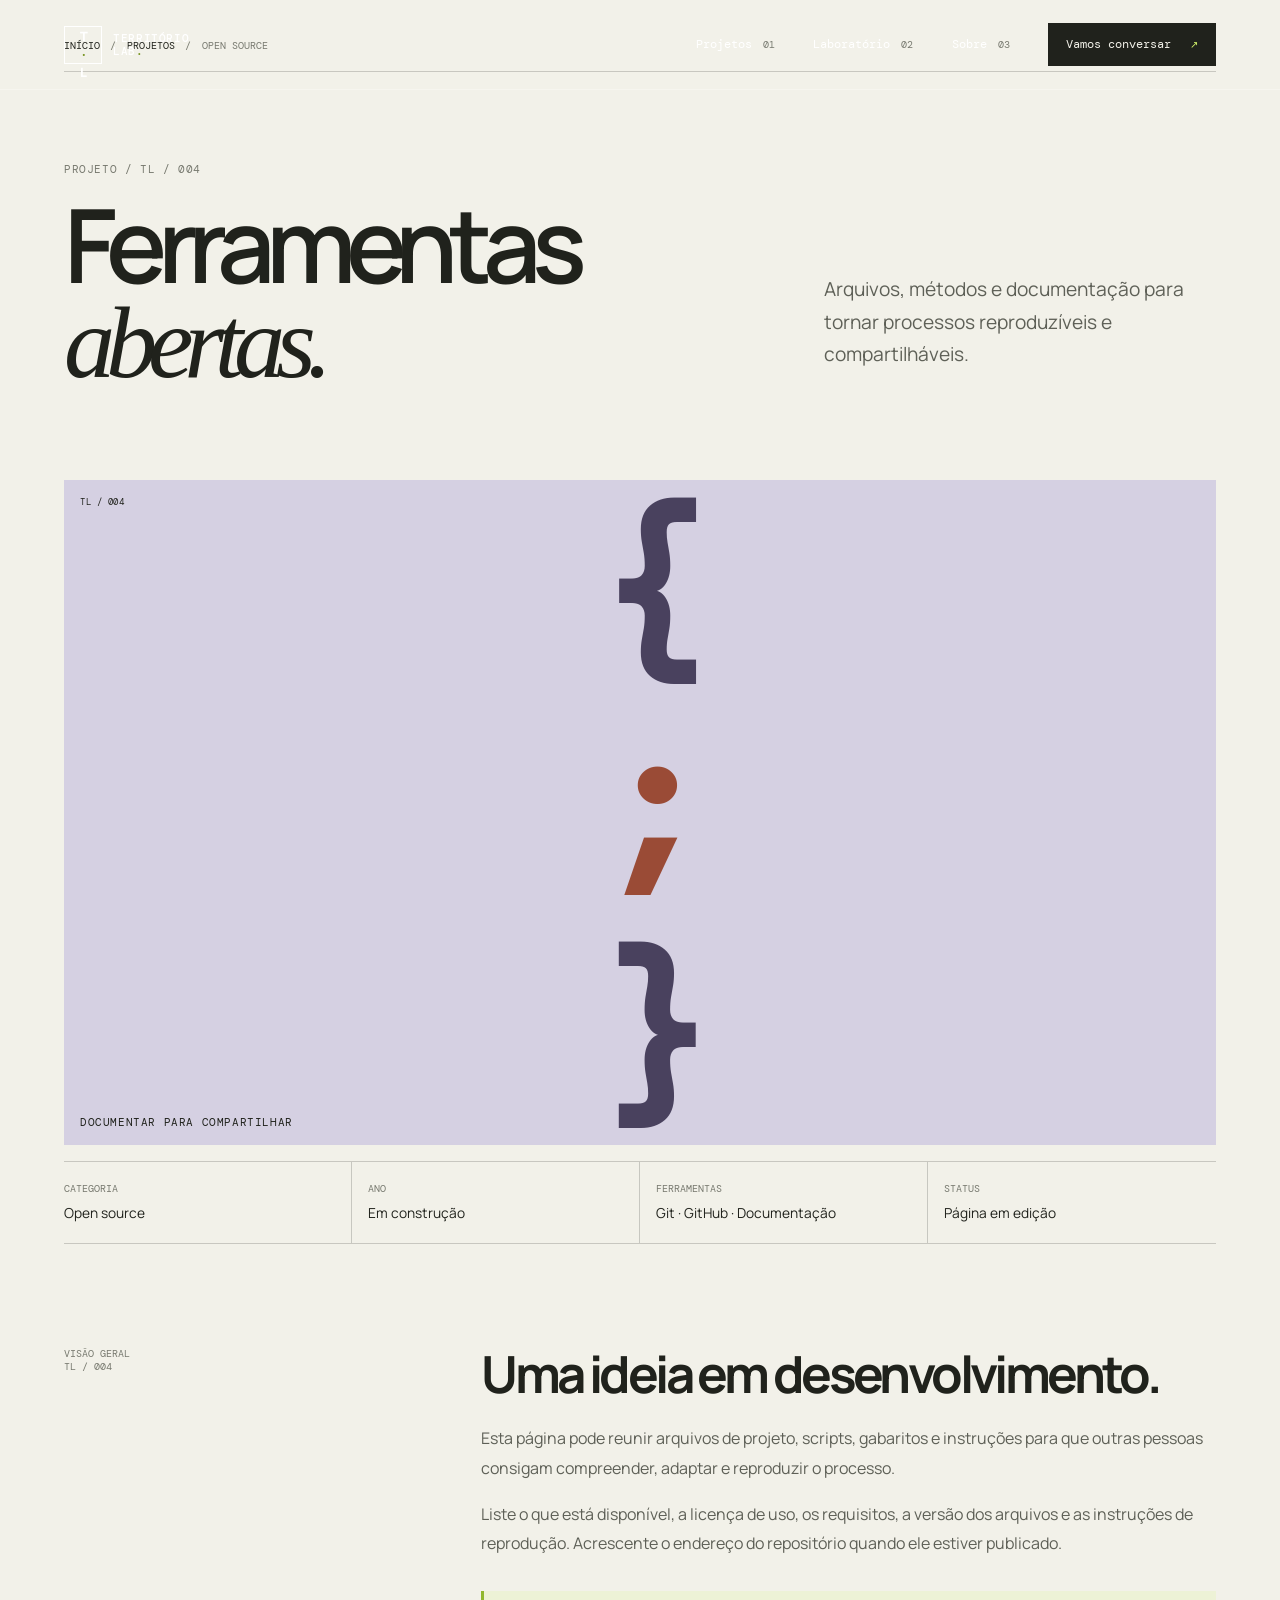
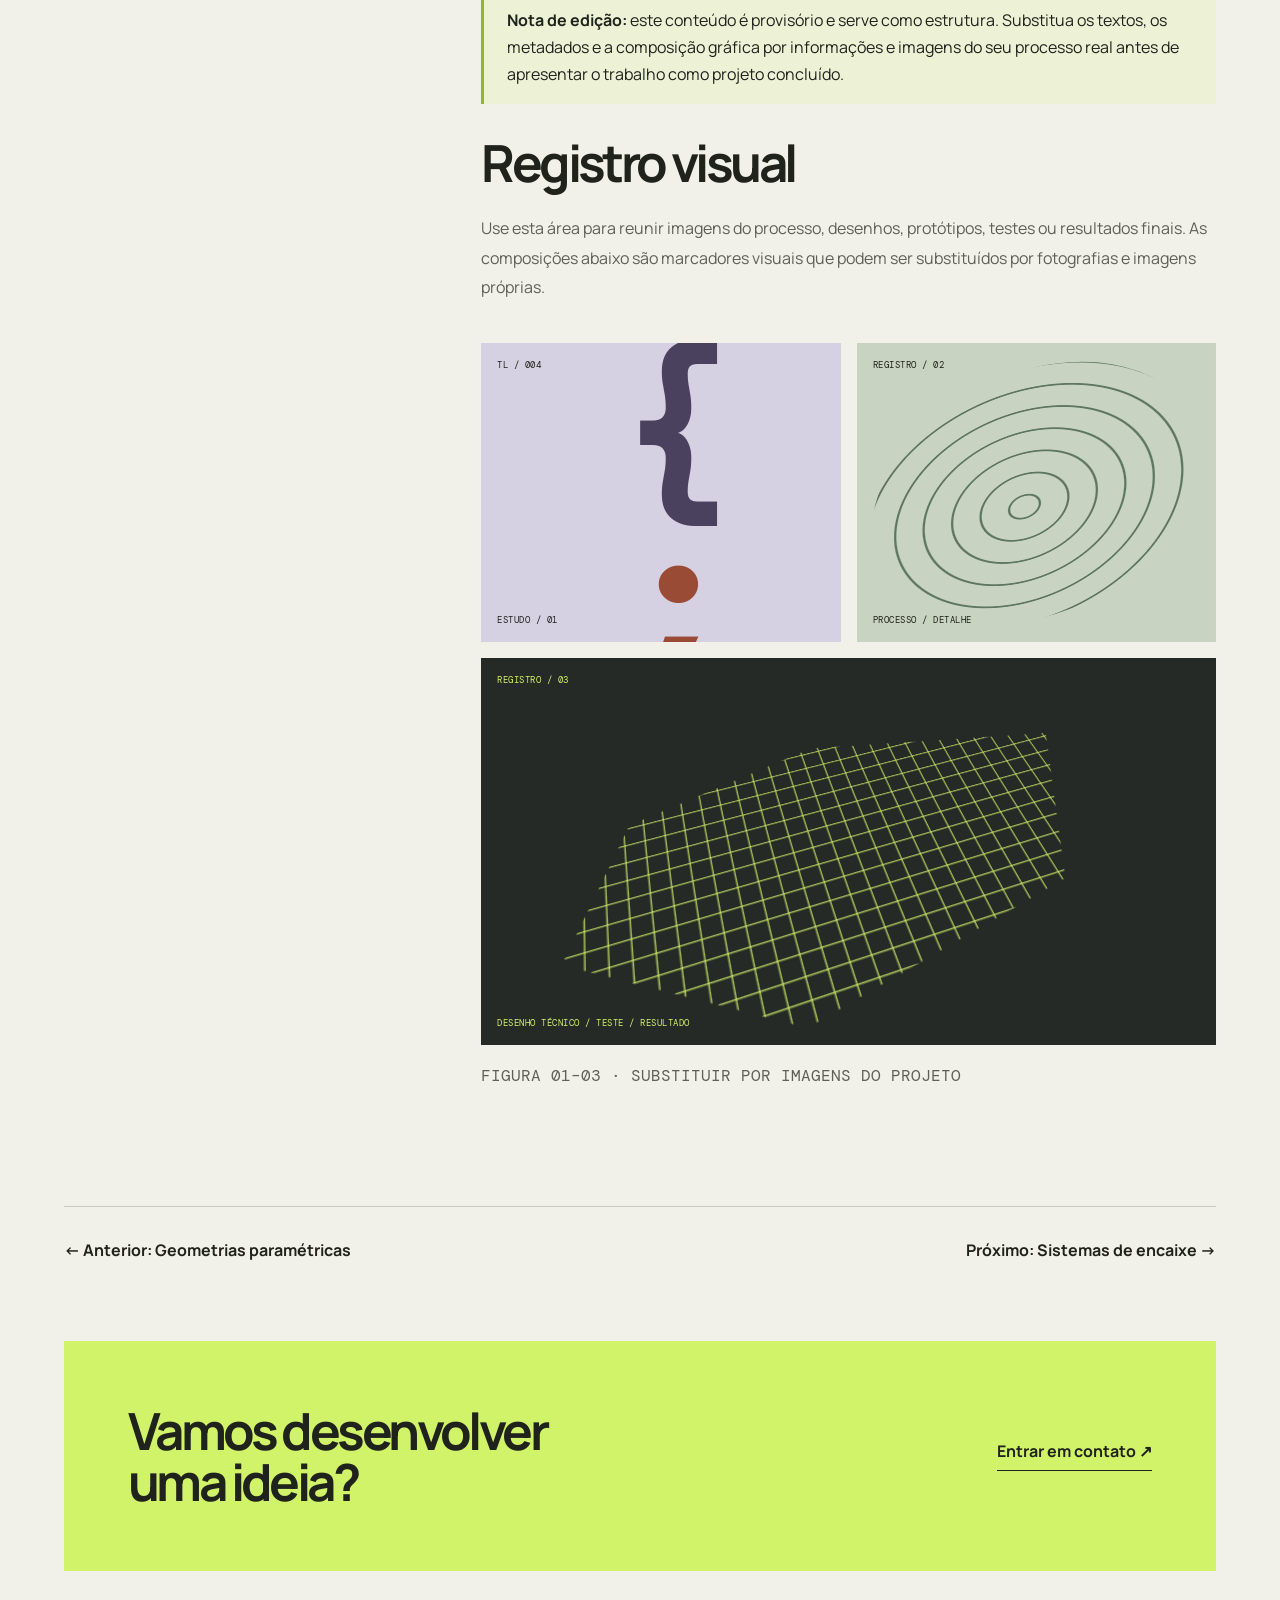
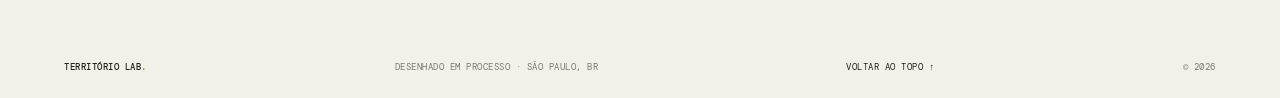
==== projetos/dados-e-territorio.html @ 07c1d5eb "Create dados-e-territorio.html" ====
<!doctype html>
<html lang="pt-BR">
<head>
  <meta charset="utf-8">
  <meta name="viewport" content="width=device-width, initial-scale=1">
  <meta name="description" content="Arquivos, métodos e documentação para tornar processos reproduzíveis e compartilháveis.">
  <meta name="theme-color" content="#171914">
  <title>Ferramentas abertas | Território Lab</title>
  <link rel="stylesheet" href="../style.css">
  <script src="../script.js" defer></script>
</head>
<body>
  <a class="skip-link" href="#conteudo">Pular para o conteúdo</a>
  <header class="site-header">
    <a class="brand" href="../index.html#inicio" aria-label="Território Lab — início"><span class="brand-mark" aria-hidden="true">T<span>·</span>L</span><span class="brand-name">TERRITÓRIO<br>LAB<span class="brand-period">.</span></span></a>
    <button class="menu-toggle" type="button" aria-expanded="false" aria-controls="site-nav"><span class="menu-toggle-lines" aria-hidden="true"></span><span class="sr-only">Abrir menu</span></button>
    <nav class="site-nav" id="site-nav" aria-label="Navegação principal"><a href="../index.html#projetos">Projetos <span>01</span></a><a href="../index.html#laboratorio">Laboratório <span>02</span></a><a href="../index.html#sobre">Sobre <span>03</span></a><a class="nav-contact" href="../index.html#contato">Vamos conversar <span aria-hidden="true">↗</span></a></nav>
  </header>
  <main id="conteudo" class="section-shell detail-hero">
    <nav class="detail-breadcrumb" aria-label="Você está aqui"><a href="../index.html">Início</a><span>/</span><a href="../index.html#projetos">Projetos</a><span>/</span><span>Open source</span></nav>
    <div class="detail-heading"><div><p class="eyebrow">PROJETO / TL / 004</p><h1>Ferramentas <em>abertas.</em></h1></div><p class="detail-summary">Arquivos, métodos e documentação para tornar processos reproduzíveis e compartilháveis.</p></div>
    <div class="detail-visual" role="img" aria-label="Composição gráfica provisória do projeto"><div class="project-art art-open"><span class="art-index">TL / 004</span><div class="open-symbol">{<span>;</span>}</div><span class="art-caption">DOCUMENTAR PARA COMPARTILHAR</span></div></div>
    <dl class="detail-meta"><div><dt>Categoria</dt><dd>Open source</dd></div><div><dt>Ano</dt><dd>Em construção</dd></div><div><dt>Ferramentas</dt><dd>Git · GitHub · Documentação</dd></div><div><dt>Status</dt><dd>Página em edição</dd></div></dl>
    <section class="detail-body"><div class="detail-side">VISÃO GERAL<br>TL / 004</div><div class="detail-copy"><h2>Uma ideia em desenvolvimento.</h2><p>Esta página pode reunir arquivos de projeto, scripts, gabaritos e instruções para que outras pessoas consigam compreender, adaptar e reproduzir o processo.</p><p>Liste o que está disponível, a licença de uso, os requisitos, a versão dos arquivos e as instruções de reprodução. Acrescente o endereço do repositório quando ele estiver publicado.</p><div class="detail-callout"><strong>Nota de edição:</strong> este conteúdo é provisório e serve como estrutura. Substitua os textos, os metadados e a composição gráfica por informações e imagens do seu processo real antes de apresentar o trabalho como projeto concluído.</div><h2>Registro visual</h2><p>Use esta área para reunir imagens do processo, desenhos, protótipos, testes ou resultados finais. As composições abaixo são marcadores visuais que podem ser substituídos por fotografias e imagens próprias.</p><div class="detail-gallery"><div class="project-art art-open"><span class="art-index">TL / 004</span><div class="open-symbol">{<span>;</span>}</div><span class="art-caption">ESTUDO / 01</span></div><div class="project-art art-map"><span class="art-index">REGISTRO / 02</span><div class="map-rings"></div><span class="art-caption">PROCESSO / DETALHE</span></div><div class="project-art art-parametric gallery-wide"><span class="art-index">REGISTRO / 03</span><div class="parametric-grid"></div><span class="art-caption">DESENHO TÉCNICO / TESTE / RESULTADO</span></div></div><p class="detail-caption">Figura 01–03 · substituir por imagens do projeto</p></div></section>
    <div class="detail-next"><a href="geometrias-parametricas.html">← Anterior: Geometrias paramétricas</a><a href="sistemas-de-encaixe.html">Próximo: Sistemas de encaixe →</a></div>
  </main>
  <section class="section-shell"><div class="detail-cta"><h2>Vamos desenvolver<br>uma ideia?</h2><a href="../index.html#contato">Entrar em contato ↗</a></div></section>
  <footer class="site-footer section-shell"><a class="footer-brand" href="../index.html#inicio">TERRITÓRIO LAB<span>.</span></a><span>DESENHADO EM PROCESSO · SÃO PAULO, BR</span><a href="#conteudo">VOLTAR AO TOPO ↑</a><span>© <span id="current-year">2026</span></span></footer>
</body>
</html>
---- style.css ----
@import url('https://fonts.googleapis.com/css2?family=DM+Mono:wght@400;500&family=Manrope:wght@400;500;600;700;800&display=swap');

:root{--ink:#20221c;--paper:#f2f1e9;--paper-deep:#e6e5da;--lime:#d1f36a;--muted:#77796f;--line:rgba(32,34,28,.2);--mono:'DM Mono',monospace;--sans:'Manrope',Arial,sans-serif;--gutter:clamp(1.2rem,5vw,5.5rem);}
*{box-sizing:border-box}html{scroll-behavior:smooth;scroll-padding-top:6rem}body{margin:0;background:var(--paper);color:var(--ink);font-family:var(--sans);-webkit-font-smoothing:antialiased}a{color:inherit;text-decoration:none}button{font:inherit}.section-shell{width:min(100%,1600px);margin-inline:auto;padding-inline:var(--gutter)}.section-block{padding-block:clamp(5rem,10vw,9rem)}.sr-only{position:absolute;width:1px;height:1px;padding:0;margin:-1px;overflow:hidden;clip:rect(0,0,0,0);white-space:nowrap;border:0}.skip-link{position:absolute;top:-5rem;left:1rem;background:var(--lime);padding:.8rem;z-index:100}.skip-link:focus{top:1rem}.eyebrow,.hero-topline,.hero-bottomline,.project-meta,.art-index,.art-caption,.project-filters,.site-footer,.visual-label,.coord,.brand-name,.contact-hint{font-family:var(--mono);font-size:.68rem;letter-spacing:.055em;text-transform:uppercase}.site-header{height:90px;padding-inline:var(--gutter);display:flex;align-items:center;justify-content:space-between;border-bottom:1px solid var(--line);position:relative;z-index:10}.brand{display:flex;align-items:center;gap:.7rem}.brand-mark{width:38px;height:38px;border:1px solid var(--ink);display:grid;place-items:center;font-size:.8rem;font-weight:800;letter-spacing:-.08em}.brand-mark span,.brand-period,.footer-brand span{color:#75921c}.brand-name{font-size:.69rem;line-height:1.15;font-weight:500}.site-nav{display:flex;align-items:center;gap:clamp(1rem,3vw,3rem)}.site-nav>a{font-family:var(--mono);font-size:.72rem}.site-nav>a span{color:var(--muted);font-size:.6rem;margin-left:.25rem}.site-nav .nav-contact{background:var(--ink);color:var(--paper);padding:.9rem 1.1rem}.site-nav .nav-contact span{color:var(--lime);margin-left:.8rem}.menu-toggle{display:none;background:none;border:0}.hero{padding-top:1.25rem}.hero-topline,.hero-bottomline{display:flex;justify-content:space-between;gap:1rem;color:var(--muted);font-size:.61rem}.live-dot:before{content:'';display:inline-block;width:6px;height:6px;border-radius:50%;background:#91b72e;margin:0 .5rem .05rem 0}.hero-grid{display:grid;grid-template-columns:1.05fr .95fr;gap:clamp(2rem,6vw,7rem);align-items:center;padding-block:clamp(3rem,7vw,7rem)}.hero-copy{padding-block:1rem}.hero-copy .eyebrow{margin-bottom:1.6rem}.hero h1{font-size:clamp(4rem,9.3vw,9rem);line-height:.88;letter-spacing:-.095em;font-weight:600;margin:0}.hero h1 span{font-weight:400}.hero h1 em,.section-heading h2 em,.lab-layout h2 em,.about-copy h2 em,.contact-layout h2 em{font-family:Georgia,serif;font-weight:400;letter-spacing:-.075em}.hero-description{font-size:clamp(1rem,1.3vw,1.15rem);line-height:1.7;max-width:470px;margin:2.2rem 0}.text-link{display:inline-flex;align-items:center;gap:2.3rem;border-bottom:1px solid var(--ink);padding-bottom:.65rem;font-size:.85rem;font-weight:700}.text-link span{font-size:1.1rem}.hero-visual{height:clamp(360px,42vw,590px);position:relative;overflow:hidden;background:var(--ink);color:var(--lime);isolation:isolate}.hero-visual:before{content:'';position:absolute;inset:0;background-image:linear-gradient(rgba(209,243,106,.09) 1px,transparent 1px),linear-gradient(90deg,rgba(209,243,106,.09) 1px,transparent 1px);background-size:26px 26px;mask-image:linear-gradient(135deg,black,transparent 90%)}.visual-label{position:absolute;z-index:3;font-size:.57rem}.label-top{top:1.2rem;left:1.2rem}.label-bottom{bottom:1.2rem;left:1.2rem}.contour{position:absolute;width:85%;aspect-ratio:1;border:1px solid var(--lime);border-radius:44% 56% 62% 38% / 45% 35% 65% 55%;left:12%;top:17%;transform:rotate(28deg)}.contour-one{box-shadow:0 0 0 18px rgba(209,243,106,.03),0 0 0 36px rgba(209,243,106,.03)}.contour-two{width:70%;left:20%;top:24%;transform:rotate(65deg);border-radius:53% 47% 34% 66% / 59% 42% 58% 41%}.contour-three{width:53%;left:29%;top:33%;transform:rotate(-15deg);border-radius:60% 40% 53% 47% / 36% 61% 39% 64%}.axis{position:absolute;background:rgba(209,243,106,.45)}.axis-x{height:1px;left:0;right:0;top:53%}.axis-y{width:1px;top:0;bottom:0;left:53%}.coord{position:absolute;font-size:.58rem}.coord-a{top:53.5%;left:1rem}.coord-b{right:1rem;top:1.2rem;writing-mode:vertical-rl}.visual-cross{position:absolute;font-size:1.3rem}.cross-a{top:22%;left:25%}.cross-b{bottom:24%;right:21%}.visual-stamp{position:absolute;right:1.4rem;bottom:1.5rem;border:1px solid var(--lime);width:75px;height:75px;display:flex;align-items:center;justify-content:center;flex-direction:column;font-size:1.3rem;line-height:1;font-weight:700;transform:rotate(-8deg)}.visual-stamp small{font: .48rem var(--mono);margin-top:.4rem}.hero-bottomline{padding-block:1rem;border-top:1px solid var(--line)}.section-heading{display:grid;grid-template-columns:1.2fr .8fr;gap:3rem;align-items:end;margin-bottom:3.5rem}.eyebrow{color:var(--muted);margin:0 0 1.3rem}.section-heading h2,.lab-layout h2,.contact-layout h2{font-size:clamp(2.7rem,5.8vw,5.6rem);letter-spacing:-.08em;line-height:.98;font-weight:600;margin:0}.section-intro{max-width:390px;line-height:1.75;color:#5e6057;margin:0 0 .25rem}.project-filters{display:flex;flex-wrap:wrap;gap:.5rem;margin-bottom:2rem}.filter-button{border:1px solid var(--line);background:transparent;padding:.65rem .9rem;border-radius:99px;font-size:.65rem;cursor:pointer;color:var(--ink)}.filter-button span{color:var(--muted);margin-left:.5rem}.filter-button:hover,.filter-button.is-active{background:var(--ink);color:var(--paper);border-color:var(--ink)}.filter-button.is-active span{color:var(--lime)}.project-grid{display:grid;grid-template-columns:repeat(2,minmax(0,1fr));gap:3.5rem 1.25rem}.project-card{min-width:0}.project-card[hidden]{display:none}.project-link{display:block}.project-art{aspect-ratio:1.35;position:relative;overflow:hidden;background:#d9d9ca}.art-index{position:absolute;left:1rem;top:1rem;z-index:2;font-size:.58rem}.art-caption{position:absolute;bottom:1rem;left:1rem;z-index:2;font-size:.56rem}.art-cnc{background:#d5c7a9}.cnc-shape{position:absolute;border:1px solid #65583e;background:rgba(255,255,255,.12);transform:skewY(-27deg) rotate(14deg)}.shape-a{width:44%;height:42%;left:15%;top:24%;box-shadow:12px 12px 0 rgba(76,63,38,.15),24px 24px 0 rgba(76,63,38,.1)}.shape-b{width:34%;height:27%;left:39%;top:40%;border-width:2px}.shape-c{width:20%;height:18%;left:24%;top:55%;background:var(--lime);border-color:#65583e}.art-map{background:#c8d4c1}.map-rings{position:absolute;inset:10%;border-radius:50%;background:repeating-radial-gradient(ellipse at 45% 53%,transparent 0 12px,rgba(38,67,48,.65) 13px 14px,transparent 15px 25px);transform:rotate(-25deg) scaleX(1.2)}.map-pin{position:absolute;left:52%;top:44%;font-size:2.5rem;color:#b54b2b}.art-parametric{background:#252a26;color:var(--lime)}.parametric-grid{position:absolute;inset:13%;background:repeating-linear-gradient(0deg,transparent 0 18px,rgba(209,243,106,.7) 19px 20px),repeating-linear-gradient(90deg,transparent 0 18px,rgba(209,243,106,.7) 19px 20px);clip-path:polygon(50% 0,100% 22%,85% 82%,35% 100%,0 60%,12% 15%);transform:perspective(400px) rotateX(28deg) rotateZ(-18deg)}.art-open{background:#d5d0e2}.open-symbol{position:absolute;inset:0;display:grid;place-items:center;font:600 clamp(6rem,14vw,12rem)/1 var(--mono);letter-spacing:-.15em;color:#49415e}.open-symbol span{color:#9a4b36}.project-meta{display:flex;justify-content:space-between;gap:1rem;color:var(--muted);font-size:.58rem;margin-top:1.15rem}.project-card h3{font-size:clamp(1.3rem,2vw,1.8rem);letter-spacing:-.05em;margin:.65rem 0 .45rem}.project-card p{color:#696b61;line-height:1.6;font-size:.9rem;max-width:460px;margin:0}.project-link:hover h3{text-decoration:underline;text-decoration-thickness:1px;text-underline-offset:4px}.projects-note{font-size:.75rem;color:var(--muted);line-height:1.6;margin-top:3rem;max-width:600px}.note-marker{color:#7d9e20}.lab-section{background:var(--paper-deep)}.lab-layout{display:grid;grid-template-columns:.8fr 1.2fr;gap:clamp(3rem,10vw,10rem)}.lab-layout h2{font-size:clamp(3.5rem,7vw,7rem)}.lab-lead{font-size:clamp(1.1rem,1.7vw,1.5rem);line-height:1.55;max-width:650px;margin:0 0 3rem}.method-list{border-top:1px solid var(--line)}.method-list>div{display:grid;grid-template-columns:45px .8fr 1.2fr;gap:1rem;align-items:start;padding:1.25rem 0;border-bottom:1px solid var(--line)}.method-list>div>span{font: .68rem var(--mono);color:var(--muted);padding-top:.3rem}.method-list h3{font-size:1rem;margin:0}.method-list p{font-size:.82rem;color:#686a60;line-height:1.6;margin:0}.about{display:grid;grid-template-columns:.65fr 1.35fr;gap:2rem 8vw}.about-index{display:flex;flex-direction:column;justify-content:space-between;align-items:flex-start}.about-symbol{font-size:clamp(4rem,8vw,8rem);font-weight:400;color:#a4b47b;line-height:1}.about-copy h2{font-size:clamp(2.5rem,5.2vw,5rem);line-height:1.02;letter-spacing:-.08em;font-weight:600;margin:0 0 2rem}.about-copy p{font-size:1rem;line-height:1.8;color:#62645a;max-width:670px}.about-tags{grid-column:2;display:flex;flex-wrap:wrap;gap:.55rem;margin-top:1rem}.about-tags span{font: .61rem var(--mono);border:1px solid var(--line);padding:.6rem .7rem}.contact-section{background:var(--lime);padding-block:clamp(4rem,8vw,8rem)}.contact-layout{display:grid;grid-template-columns:1.1fr .9fr;gap:4rem;align-items:end}.contact-layout h2{font-size:clamp(3.5rem,7vw,7rem)}.contact-copy>p{max-width:440px;line-height:1.75}.contact-link{display:flex;justify-content:space-between;align-items:center;border-bottom:1px solid var(--ink);padding:1rem 0;font-weight:700;max-width:440px;margin-top:2rem}.contact-link span{font-size:1.3rem}.contact-hint{font-size:.58rem!important;color:#596638;margin-top:1rem}.site-footer{display:flex;justify-content:space-between;align-items:center;gap:1rem;flex-wrap:wrap;padding-block:1.6rem;font-size:.58rem;color:var(--muted)}.footer-brand{color:var(--ink);font-weight:500}.site-footer>a:last-of-type{color:var(--ink)}
@media(min-width:1200px){.project-grid{gap:4rem 2rem}.project-art{aspect-ratio:1.45}}
@media(max-width:760px){.site-header{height:74px}.menu-toggle{display:block;width:42px;height:42px;position:relative;z-index:12}.menu-toggle-lines,.menu-toggle-lines:before,.menu-toggle-lines:after{display:block;width:22px;height:1px;background:var(--ink);position:absolute;left:10px;content:'';transition:transform .2s}.menu-toggle-lines{top:20px}.menu-toggle-lines:before{left:0;top:-6px}.menu-toggle-lines:after{left:0;top:6px}.menu-toggle[aria-expanded=true] .menu-toggle-lines{background:transparent}.menu-toggle[aria-expanded=true] .menu-toggle-lines:before{top:0;transform:rotate(45deg)}.menu-toggle[aria-expanded=true] .menu-toggle-lines:after{top:0;transform:rotate(-45deg)}.site-nav{display:none;position:absolute;top:73px;left:0;right:0;padding:1.5rem var(--gutter) 2rem;background:var(--paper);border-bottom:1px solid var(--line);align-items:stretch;gap:1.5rem;flex-direction:column}.site-nav.is-open{display:flex}.site-nav>a{font-size:.8rem}.site-nav .nav-contact{text-align:center}.hero-topline span:nth-child(2){display:none}.hero-grid{grid-template-columns:1fr;gap:2.5rem;padding-block:3.5rem}.hero h1{font-size:clamp(4.4rem,17vw,7rem)}.hero-visual{height:min(105vw,470px)}.hero-bottomline span:last-child{display:none}.section-heading{grid-template-columns:1fr;gap:1.4rem;margin-bottom:2.5rem}.section-heading h2{font-size:clamp(2.8rem,11vw,4.7rem)}.project-grid{gap:2.7rem 1rem}.project-art{aspect-ratio:1.05}.art-caption{font-size:.48rem;max-width:80%}.project-meta{font-size:.5rem;flex-wrap:wrap}.project-card h3{font-size:1.2rem}.project-card p{font-size:.82rem}.project-filters{gap:.4rem}.filter-button{font-size:.59rem;padding:.6rem .7rem}.lab-layout{grid-template-columns:1fr;gap:2.5rem}.lab-layout h2{font-size:clamp(4rem,15vw,6rem)}.method-list>div{grid-template-columns:30px 1fr;gap:.7rem}.method-list p{grid-column:2}.about{grid-template-columns:1fr;gap:2rem}.about-index{flex-direction:row;align-items:center}.about-symbol{font-size:3.5rem}.about-copy h2{font-size:clamp(2.8rem,11vw,4.8rem)}.about-tags{grid-column:1}.contact-layout{grid-template-columns:1fr;gap:2rem}.contact-layout h2{font-size:clamp(4rem,14vw,6rem)}.site-footer{display:grid;grid-template-columns:1fr 1fr;line-height:1.7}.site-footer span:nth-child(2){text-align:right}.site-footer>a:last-of-type{text-align:left}}
@media(max-width:430px){.project-grid{grid-template-columns:1fr}.project-art{aspect-ratio:1.25}.hero-topline,.hero-bottomline{font-size:.53rem}.hero h1{font-size:clamp(4rem,18vw,5.5rem)}.brand-mark{width:34px;height:34px}}
@media(prefers-reduced-motion:reduce){html{scroll-behavior:auto}*,*::before,*::after{transition:none!important;animation:none!important}}


/* Páginas internas de projetos e laboratório */
.detail-hero{padding-top:1.25rem}
.detail-breadcrumb{display:flex;gap:.65rem;align-items:center;flex-wrap:wrap;padding:1.2rem 0;border-bottom:1px solid var(--line);font: .65rem var(--mono);text-transform:uppercase;color:var(--muted)}
.detail-breadcrumb a{color:var(--ink)}
.detail-heading{display:grid;grid-template-columns:1fr .55fr;gap:3rem;align-items:end;padding-block:clamp(3rem,7vw,6rem)}
.detail-heading h1{font-size:clamp(3.3rem,8vw,8rem);letter-spacing:-.09em;line-height:.92;font-weight:600;margin:0}
.detail-heading h1 em{font-family:Georgia,serif;font-weight:400}
.detail-summary{font-size:clamp(1rem,1.5vw,1.25rem);line-height:1.7;color:#5e6057;max-width:480px}
.detail-visual{position:relative;min-height:clamp(300px,52vw,680px);overflow:hidden}
.detail-visual .project-art{position:absolute;inset:0;width:100%;height:100%;aspect-ratio:auto}
.detail-visual .art-caption{font-size:.68rem}
.detail-meta{display:grid;grid-template-columns:repeat(4,minmax(0,1fr));border-bottom:1px solid var(--line);border-top:1px solid var(--line);margin-bottom:clamp(4rem,8vw,8rem)}
.detail-meta div{padding:1.2rem 1rem 1.2rem 0;border-right:1px solid var(--line)}
.detail-meta div+div{padding-left:1rem}
.detail-meta div:last-child{border-right:0}
.detail-meta dt{font: .6rem var(--mono);color:var(--muted);text-transform:uppercase;margin-bottom:.55rem}
.detail-meta dd{margin:0;font-size:.86rem;line-height:1.5}
.detail-body{display:grid;grid-template-columns:.6fr 1.4fr;gap:clamp(2rem,8vw,8rem);padding-bottom:clamp(4rem,9vw,9rem)}
.detail-side{font: .65rem var(--mono);text-transform:uppercase;color:var(--muted)}
.detail-copy h2{font-size:clamp(2rem,4vw,3.5rem);letter-spacing:-.07em;line-height:1.05;margin:0 0 1.5rem}
.detail-copy p{font-size:1rem;line-height:1.85;color:#5e6057;max-width:760px}
.detail-callout{border-left:3px solid #91b72e;padding:1rem 1.4rem;margin:2rem 0;background:rgba(209,243,106,.15);line-height:1.7}
.detail-gallery{display:grid;grid-template-columns:1fr 1fr;gap:1rem;margin:2.5rem 0 1rem}
.detail-gallery .project-art{aspect-ratio:1.2}
.detail-gallery .gallery-wide{grid-column:1/-1;aspect-ratio:1.9}
.detail-caption{font: .6rem var(--mono);text-transform:uppercase;color:var(--muted);margin:.65rem 0 0}
.detail-next{display:flex;justify-content:space-between;align-items:center;gap:1rem;border-top:1px solid var(--line);padding-block:2rem;margin-bottom:3rem}
.detail-next a{font-weight:700}
.detail-next a:hover{text-decoration:underline;text-underline-offset:5px}
.detail-cta{background:var(--lime);padding:clamp(2rem,5vw,4rem);display:flex;justify-content:space-between;align-items:center;gap:2rem;margin-bottom:4rem}
.detail-cta h2{font-size:clamp(2rem,4vw,3.5rem);letter-spacing:-.07em;line-height:1;margin:0}
.detail-cta a{font-weight:700;border-bottom:1px solid;padding-bottom:.5rem;white-space:nowrap}
.method-list>a{display:grid;grid-template-columns:45px .8fr 1.2fr;gap:1rem;align-items:start;padding:1.25rem 0;border-bottom:1px solid var(--line)}
.method-list>a>span{font: .68rem var(--mono);color:var(--muted);padding-top:.3rem}
.method-list>a h3{font-size:1rem;margin:0}
.method-list>a p{font-size:.82rem;color:#686a60;line-height:1.6;margin:0}
.method-list>a b{display:inline-block;color:var(--ink);font: .6rem var(--mono);text-transform:uppercase;margin-top:.7rem}
.method-list>a:hover h3{text-decoration:underline;text-underline-offset:4px}
@media(max-width:760px){.detail-heading{grid-template-columns:1fr;gap:1.2rem;padding-block:3rem}.detail-heading h1{font-size:clamp(3.5rem,15vw,6rem)}.detail-visual{min-height:95vw}.detail-meta{grid-template-columns:1fr 1fr}.detail-meta div{padding:1rem .5rem 1rem 0;border-bottom:1px solid var(--line)}.detail-meta div+div{padding-left:.7rem}.detail-meta div:nth-child(2){border-right:0}.detail-meta div:nth-child(3),.detail-meta div:nth-child(4){border-bottom:0}.detail-body{grid-template-columns:1fr;gap:1.2rem}.detail-gallery{gap:.6rem}.detail-gallery .project-art{aspect-ratio:1}.detail-gallery .gallery-wide{aspect-ratio:1.2}.detail-cta{align-items:flex-start;flex-direction:column}.method-list>a{grid-template-columns:30px 1fr;gap:.7rem}.method-list>a p{grid-column:2}}

.site-header{position:absolute;top:0;left:0;right:0;color:#fff;border-bottom-color:rgba(255,255,255,.25)}
.brand-mark{border-color:currentColor}
.hero{width:100%;max-width:none;margin:0;padding:calc(90px + 1.25rem) 0 1.25rem;min-height:100vh;min-height:100svh;display:flex;flex-direction:column;justify-content:space-between;color:#fff;background-image:linear-gradient(90deg,rgba(20,22,18,.78) 0%,rgba(20,22,18,.56) 42%,rgba(20,22,18,.12) 100%),url("imagens/render-jadim-paulistano-1.png");background-size:cover;background-position:center}
.hero-topline,.hero-bottomline{padding-inline:var(--gutter);color:rgba(255,255,255,.78)}
.hero-grid{grid-template-columns:minmax(0,1fr);flex:1;align-items:center;padding:clamp(4rem,8vw,8rem) var(--gutter)}
.hero h1{font-size:clamp(2.5rem,5vw,5rem)}
.hero-copy{max-width:760px}
.hero-copy .eyebrow{color:rgba(255,255,255,.78)}
.hero-bottomline{border-top-color:rgba(255,255,255,.35)}
@media(max-width:760px){.site-header{height:74px}.menu-toggle-lines,.menu-toggle-lines:before,.menu-toggle-lines:after{background:#fff}.site-nav{color:var(--ink)}.hero{margin-top:-74px;padding-top:calc(74px + 1.25rem);background-image:linear-gradient(0deg,rgba(20,22,18,.78) 0%,rgba(20,22,18,.45) 70%,rgba(20,22,18,.25) 100%),url("imagens/render-jadim-paulistano-1.png")}.hero-grid{padding-block:3.5rem}}
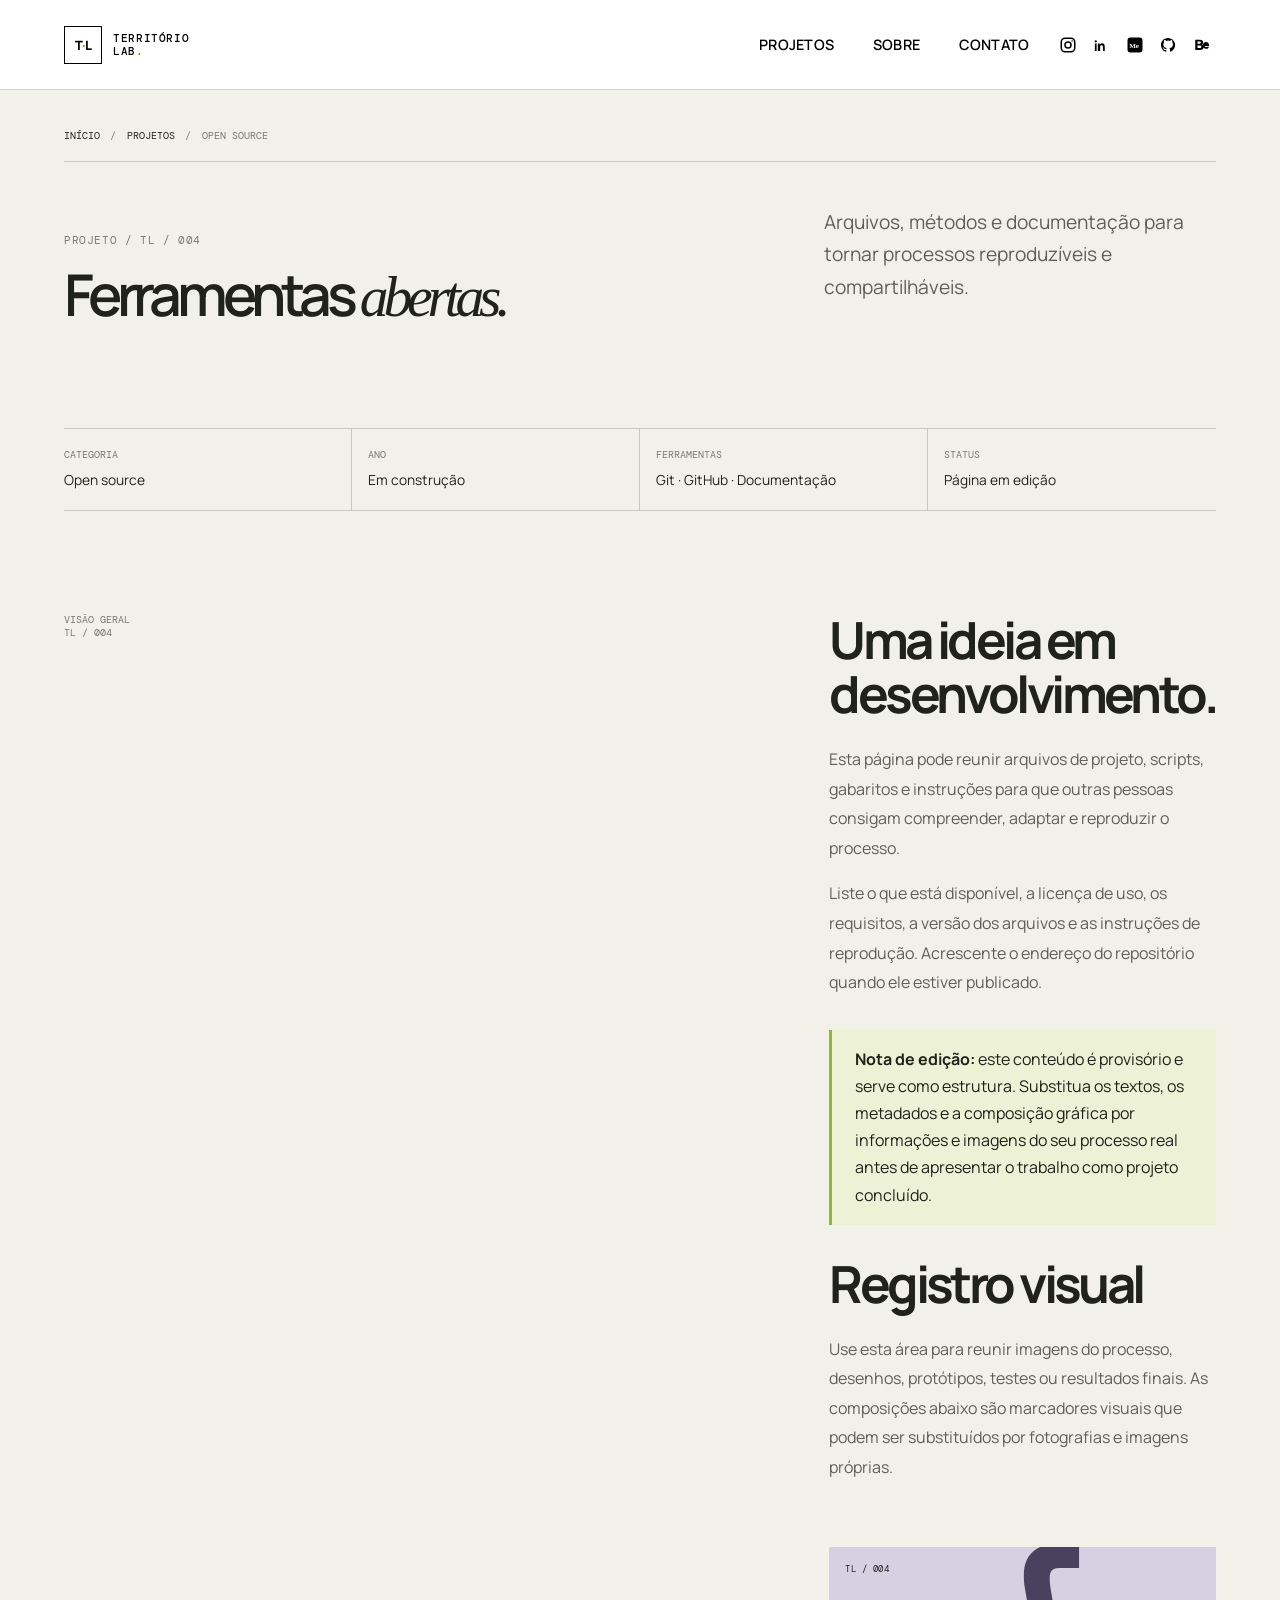
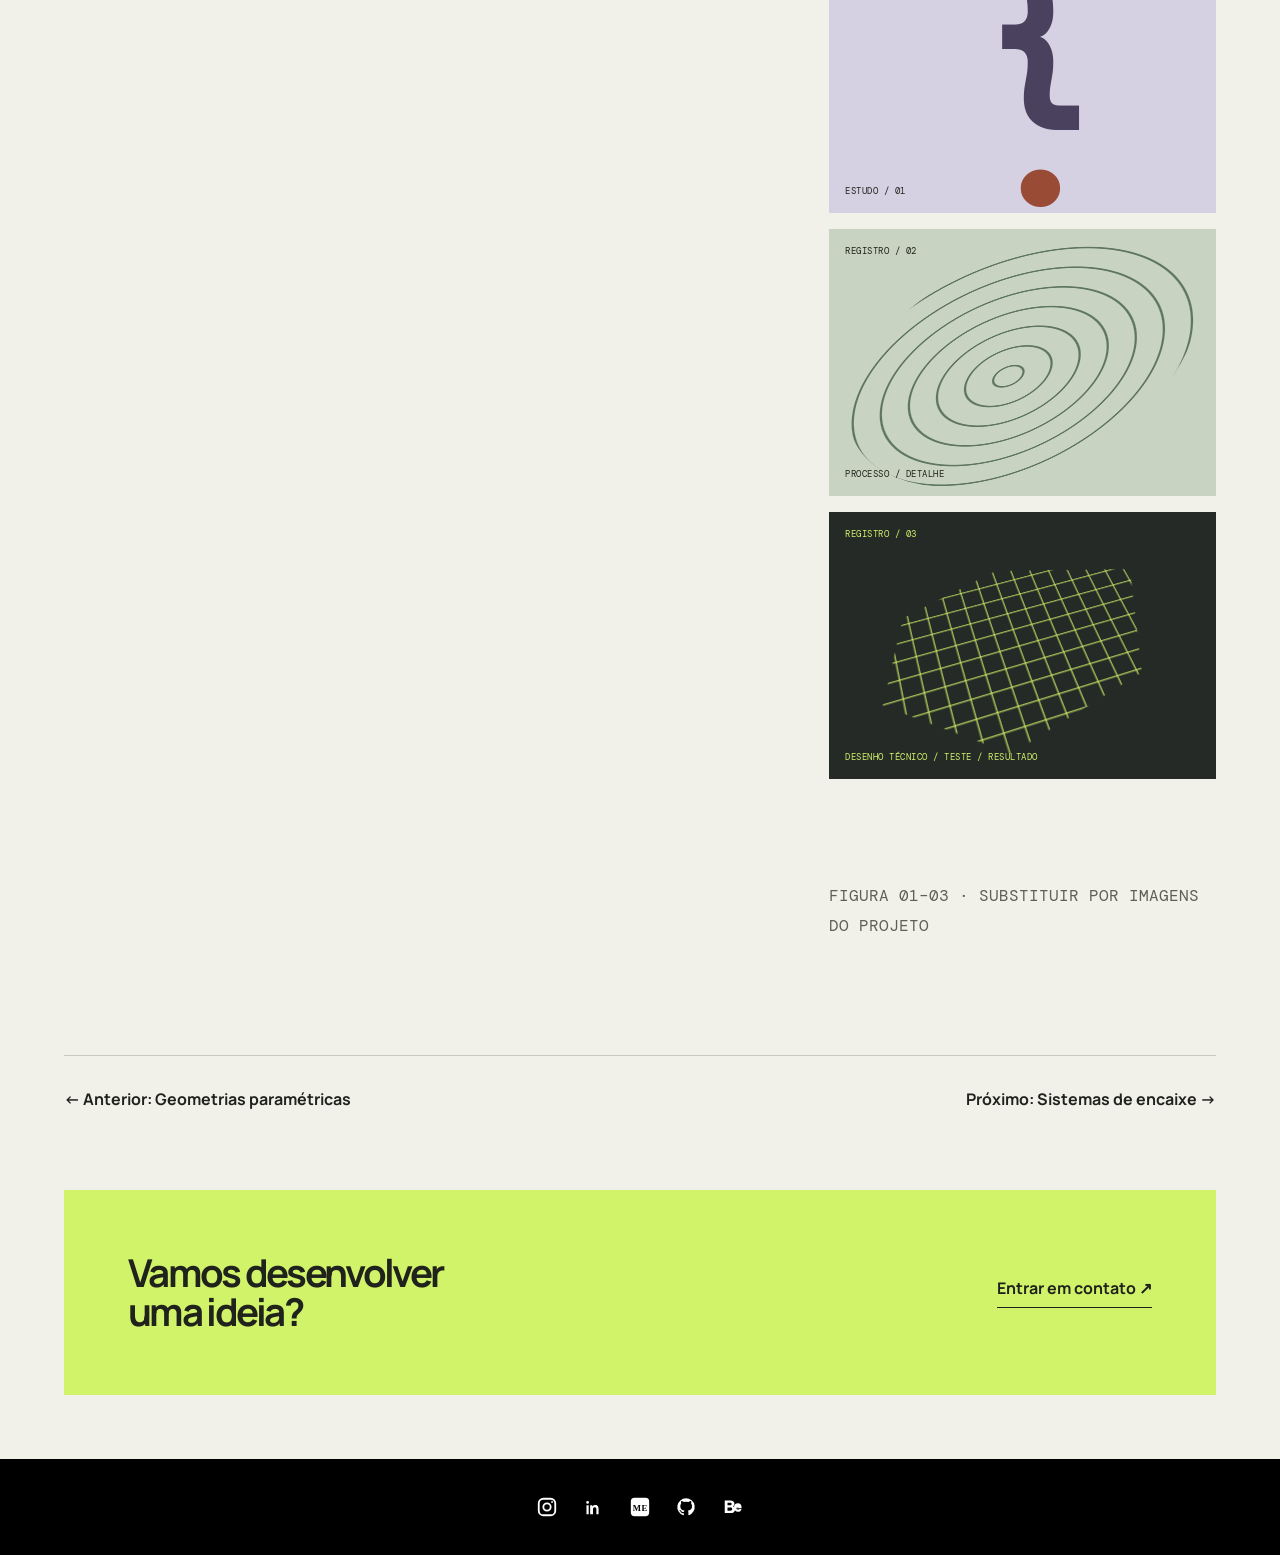
==== commit 1352e2d1: "Simplify homepage and unify header/footer across pages Homepage redesigned after mappinglab.me: whit" ====
--- a/projetos/dados-e-territorio.html
+++ b/projetos/dados-e-territorio.html
@@ -13,8 +13,25 @@
   <a class="skip-link" href="#conteudo">Pular para o conteúdo</a>
   <header class="site-header">
     <a class="brand" href="../index.html#inicio" aria-label="Território Lab — início"><span class="brand-mark" aria-hidden="true">T<span>·</span>L</span><span class="brand-name">TERRITÓRIO<br>LAB<span class="brand-period">.</span></span></a>
-    <button class="menu-toggle" type="button" aria-expanded="false" aria-controls="site-nav"><span class="menu-toggle-lines" aria-hidden="true"></span><span class="sr-only">Abrir menu</span></button>
-    <nav class="site-nav" id="site-nav" aria-label="Navegação principal"><a href="../index.html#projetos">Projetos <span>01</span></a><a href="../index.html#laboratorio">Laboratório <span>02</span></a><a href="../index.html#sobre">Sobre <span>03</span></a><a class="nav-contact" href="../index.html#contato">Vamos conversar <span aria-hidden="true">↗</span></a></nav>
+    <button class="menu-toggle" type="button" aria-expanded="false" aria-controls="site-nav"><span class="menu-toggle-lines" aria-hidden="true"></span><span class="sr-only">abrir menu</span></button>
+    <nav class="site-nav" id="site-nav" aria-label="Navegação principal"><a href="../index.html#projetos">projetos</a><a href="../index.html#sobre">sobre</a><a href="../index.html#contato">contato</a></nav>
+    <nav class="social-links header-social" aria-label="Redes sociais">
+      <a href="https://www.instagram.com/territoriolab.io/" target="_blank" rel="noopener noreferrer" aria-label="Instagram">
+        <svg viewBox="0 0 24 24" aria-hidden="true"><rect x="3" y="3" width="18" height="18" rx="5" fill="none" stroke="currentColor" stroke-width="2"/><circle cx="12" cy="12" r="4" fill="none" stroke="currentColor" stroke-width="2"/><circle cx="17.5" cy="6.5" r="1" fill="currentColor"/></svg>
+      </a>
+      <a href="https://www.linkedin.com/in/alineyuritm/" target="_blank" rel="noopener noreferrer" aria-label="LinkedIn">
+        <svg viewBox="0 0 24 24" aria-hidden="true"><path d="M5 8.5A1.5 1.5 0 1 0 5 5.5a1.5 1.5 0 0 0 0 3ZM3.8 10h2.4v10H3.8V10Zm4 0h2.3v1.4h.1c.3-.6 1.2-1.7 3-1.7 3.2 0 3.8 2.1 3.8 4.8V20h-2.4v-4.9c0-1.2 0-2.8-1.7-2.8s-2 1.3-2 2.7V20H7.8V10Z" fill="currentColor"/></svg>
+      </a>
+      <a href="https://alineyuritm.medium.com/" target="_blank" rel="noopener noreferrer" aria-label="Medium">
+        <svg viewBox="0 0 24 24" aria-hidden="true"><mask id="medium-cutout-header"><rect width="24" height="24" fill="#fff"/><text x="4.2" y="16.2" fill="#000" font-family="Georgia, serif" font-size="9.5" font-weight="700">Me</text></mask><rect x="2" y="2" width="20" height="20" rx="4" fill="currentColor" mask="url(#medium-cutout-header)"/></svg>
+      </a>
+      <a href="https://github.com/territorio-lab" target="_blank" rel="noopener noreferrer" aria-label="GitHub">
+        <svg viewBox="0 0 24 24" aria-hidden="true"><path d="M12 2.5a9.5 9.5 0 0 0-3 18.5c.5.1.7-.2.7-.5v-1.8c-2.8.6-3.4-1.2-3.4-1.2-.5-1.2-1.1-1.5-1.1-1.5-.9-.6.1-.6.1-.6 1 0 1.5 1 1.5 1 .9 1.5 2.4 1.1 3 .8.1-.7.4-1.1.7-1.3-2.3-.3-4.7-1.1-4.7-5a3.9 3.9 0 0 1 1-2.7c-.1-.3-.4-1.3.1-2.7 0 0 .8-.3 2.8 1a9.5 9.5 0 0 1 5 0c1.9-1.3 2.8-1 2.8-1 .5 1.4.2 2.4.1 2.7a3.9 3.9 0 0 1 1 2.7c0 3.9-2.4 4.7-4.7 5 .4.3.7.9.7 1.8v2.7c0 .3.2.6.7.5A9.5 9.5 0 0 0 12 2.5Z" fill="currentColor"/></svg>
+      </a>
+      <a href="https://www.behance.net/alineyuri" target="_blank" rel="noopener noreferrer" aria-label="Behance">
+        <svg viewBox="0 0 24 24" aria-hidden="true"><path d="M3 5h6.2c2.8 0 4.4 1.4 4.4 3.5 0 1.3-.7 2.3-1.8 2.8 1.5.5 2.4 1.6 2.4 3.3 0 2.4-1.8 4-4.9 4H3V5Zm3 2.4v2.8h2.7c1.2 0 1.8-.5 1.8-1.4s-.6-1.4-1.8-1.4H6Zm0 5.1v3.5h3c1.4 0 2.1-.6 2.1-1.8s-.7-1.7-2.1-1.7H6Zm9.2 2.1h5.8c-.2 1.6-1.5 2.5-3.5 2.5-2.7 0-4.5-1.7-4.5-4.3s1.8-4.3 4.4-4.3c2.5 0 4 1.7 4 4.4v.5h-5.8c.1 1 .6 1.5 1.9 1.5.8 0 1.3-.2 1.6-.7h2.2c-.4 1.5-1.8 2.4-3.9 2.4-2.7 0-4.3-1.6-4.3-4.3 0-2.6 1.7-4.3 4.3-4.3 2.4 0 3.9 1.5 3.9 4.1v.4h-5.8c0 .1 0 .2.1.3h.1Zm0-1.8h3.4c-.1-.8-.6-1.2-1.6-1.2-1 0-1.6.4-1.8 1.2Z" fill="currentColor"/></svg>
+      </a>
+    </nav>
   </header>
   <main id="conteudo" class="section-shell detail-hero">
     <nav class="detail-breadcrumb" aria-label="Você está aqui"><a href="../index.html">Início</a><span>/</span><a href="../index.html#projetos">Projetos</a><span>/</span><span>Open source</span></nav>
@@ -25,6 +42,24 @@
     <div class="detail-next"><a href="geometrias-parametricas.html">← Anterior: Geometrias paramétricas</a><a href="sistemas-de-encaixe.html">Próximo: Sistemas de encaixe →</a></div>
   </main>
   <section class="section-shell"><div class="detail-cta"><h2>Vamos desenvolver<br>uma ideia?</h2><a href="../index.html#contato">Entrar em contato ↗</a></div></section>
-  <footer class="site-footer section-shell"><a class="footer-brand" href="../index.html#inicio">TERRITÓRIO LAB<span>.</span></a><span>DESENHADO EM PROCESSO · SÃO PAULO, BR</span><a href="#conteudo">VOLTAR AO TOPO ↑</a><span>© <span id="current-year">2026</span></span></footer>
+  <footer class="site-footer">
+    <nav class="social-links footer-social" aria-label="Redes sociais">
+      <a href="https://www.instagram.com/territoriolab.io/" target="_blank" rel="noopener noreferrer" aria-label="Instagram">
+        <svg viewBox="0 0 24 24" aria-hidden="true"><rect x="3" y="3" width="18" height="18" rx="5" fill="none" stroke="currentColor" stroke-width="2"/><circle cx="12" cy="12" r="4" fill="none" stroke="currentColor" stroke-width="2"/><circle cx="17.5" cy="6.5" r="1" fill="currentColor"/></svg>
+      </a>
+      <a href="https://www.linkedin.com/in/alineyuritm/" target="_blank" rel="noopener noreferrer" aria-label="LinkedIn">
+        <svg viewBox="0 0 24 24" aria-hidden="true"><path d="M5 8.5A1.5 1.5 0 1 0 5 5.5a1.5 1.5 0 0 0 0 3ZM3.8 10h2.4v10H3.8V10Zm4 0h2.3v1.4h.1c.3-.6 1.2-1.7 3-1.7 3.2 0 3.8 2.1 3.8 4.8V20h-2.4v-4.9c0-1.2 0-2.8-1.7-2.8s-2 1.3-2 2.7V20H7.8V10Z" fill="currentColor"/></svg>
+      </a>
+      <a href="https://alineyuritm.medium.com/" target="_blank" rel="noopener noreferrer" aria-label="Medium">
+        <svg viewBox="0 0 24 24" aria-hidden="true"><mask id="medium-cutout-footer"><rect width="24" height="24" fill="#fff"/><text x="4.2" y="16.2" fill="#000" font-family="Georgia, serif" font-size="9.5" font-weight="700">Me</text></mask><rect x="2" y="2" width="20" height="20" rx="4" fill="currentColor" mask="url(#medium-cutout-footer)"/></svg>
+      </a>
+      <a href="https://github.com/territorio-lab" target="_blank" rel="noopener noreferrer" aria-label="GitHub">
+        <svg viewBox="0 0 24 24" aria-hidden="true"><path d="M12 2.5a9.5 9.5 0 0 0-3 18.5c.5.1.7-.2.7-.5v-1.8c-2.8.6-3.4-1.2-3.4-1.2-.5-1.2-1.1-1.5-1.1-1.5-.9-.6.1-.6.1-.6 1 0 1.5 1 1.5 1 .9 1.5 2.4 1.1 3 .8.1-.7.4-1.1.7-1.3-2.3-.3-4.7-1.1-4.7-5a3.9 3.9 0 0 1 1-2.7c-.1-.3-.4-1.3.1-2.7 0 0 .8-.3 2.8 1a9.5 9.5 0 0 1 5 0c1.9-1.3 2.8-1 2.8-1 .5 1.4.2 2.4.1 2.7a3.9 3.9 0 0 1 1 2.7c0 3.9-2.4 4.7-4.7 5 .4.3.7.9.7 1.8v2.7c0 .3.2.6.7.5A9.5 9.5 0 0 0 12 2.5Z" fill="currentColor"/></svg>
+      </a>
+      <a href="https://www.behance.net/alineyuri" target="_blank" rel="noopener noreferrer" aria-label="Behance">
+        <svg viewBox="0 0 24 24" aria-hidden="true"><path d="M3 5h6.2c2.8 0 4.4 1.4 4.4 3.5 0 1.3-.7 2.3-1.8 2.8 1.5.5 2.4 1.6 2.4 3.3 0 2.4-1.8 4-4.9 4H3V5Zm3 2.4v2.8h2.7c1.2 0 1.8-.5 1.8-1.4s-.6-1.4-1.8-1.4H6Zm0 5.1v3.5h3c1.4 0 2.1-.6 2.1-1.8s-.7-1.7-2.1-1.7H6Zm9.2 2.1h5.8c-.2 1.6-1.5 2.5-3.5 2.5-2.7 0-4.5-1.7-4.5-4.3s1.8-4.3 4.4-4.3c2.5 0 4 1.7 4 4.4v.5h-5.8c.1 1 .6 1.5 1.9 1.5.8 0 1.3-.2 1.6-.7h2.2c-.4 1.5-1.8 2.4-3.9 2.4-2.7 0-4.3-1.6-4.3-4.3 0-2.6 1.7-4.3 4.3-4.3 2.4 0 3.9 1.5 3.9 4.1v.4h-5.8c0 .1 0 .2.1.3h.1Zm0-1.8h3.4c-.1-.8-.6-1.2-1.6-1.2-1 0-1.6.4-1.8 1.2Z" fill="currentColor"/></svg>
+      </a>
+    </nav>
+  </footer>
 </body>
-</html>+</html>
--- a/style.css
+++ b/style.css
@@ -1,60 +1,1447 @@
 @import url('https://fonts.googleapis.com/css2?family=DM+Mono:wght@400;500&family=Manrope:wght@400;500;600;700;800&display=swap');
+:root {
+  --ink:#20221c;
+  --paper:#f2f1e9;
+  --paper-deep:#e6e5da;
+  --lime:#d1f36a;
+  --muted:#77796f;
+  --line:rgba(32,34,28,.2);
+  --mono:'DM Mono',monospace;
+  --sans:'Manrope',Arial,sans-serif;
+  --gutter:clamp(1.2rem,5vw,5.5rem);
+}
+* {
+  box-sizing:border-box
+}
+html {
+  scroll-behavior:smooth;
+  scroll-padding-top:6rem
+}
+body {
+  margin:0;
+  background:var(--paper);
+  color:var(--ink);
+  font-family:var(--sans);
+  -webkit-font-smoothing:antialiased
+}
+a {
+  color:inherit;
+  text-decoration:none
+}
+button {
+  font:inherit
+}
+.section-shell {
+  width:min(100%,1600px);
+  margin-inline:auto;
+  padding-inline:var(--gutter)
+}
+.section-block {
+  padding-block:clamp(5rem,10vw,9rem)
+}
+.sr-only {
+  position:absolute;
+  width:1px;
+  height:1px;
+  padding:0;
+  margin:-1px;
+  overflow:hidden;
+  clip:rect(0,0,0,0);
+  white-space:nowrap;
+  border:0
+}
+.skip-link {
+  position:absolute;
+  top:-5rem;
+  left:1rem;
+  background:var(--lime);
+  padding:.8rem;
+  z-index:100
+}
+.skip-link:focus {
+  top:1rem
+}
+.eyebrow,.hero-topline,.hero-bottomline,.project-meta,.art-index,.art-caption,.project-filters,.site-footer,.visual-label,.coord,.brand-name,.contact-hint {
+  font-family:var(--mono);
+  font-size:.68rem;
+  letter-spacing:.055em;
+  text-transform:uppercase
+}
+.site-header {
+  height:90px;
+  padding-inline:var(--gutter);
+  display:flex;
+  align-items:center;
+  justify-content:space-between;
+  border-bottom:1px solid var(--line);
+  position:relative;
+  z-index:10
+}
+.brand {
+  display:flex;
+  align-items:center;
+  gap:.7rem
+}
+.brand-mark {
+  width:38px;
+  height:38px;
+  border:1px solid var(--ink);
+  display:grid;
+  place-items:center;
+  font-size:.8rem;
+  font-weight:800;
+  letter-spacing:-.08em
+}
+.brand-mark span,.brand-period,.footer-brand span {
+  color:#75921c
+}
+.brand-name {
+  font-size:.69rem;
+  line-height:1.15;
+  font-weight:500
+}
+.site-nav {
+  display:flex;
+  align-items:center;
+  gap:clamp(1rem,3vw,3rem)
+}
+.site-nav>a {
+  font-family:var(--mono);
+  font-size:.72rem
+}
+.site-nav>a span {
+  color:var(--muted);
+  font-size:.6rem;
+  margin-left:.25rem
+}
+.site-nav .nav-contact {
+  background:var(--ink);
+  color:var(--paper);
+  padding:.9rem 1.1rem
+}
+.site-nav .nav-contact span {
+  color:var(--lime);
+  margin-left:.8rem
+}
+.menu-toggle {
+  display:none;
+  background:none;
+  border:0
+}
+.hero {
+  padding-top:1.25rem
+}
+.hero-topline,.hero-bottomline {
+  display:flex;
+  justify-content:space-between;
+  gap:1rem;
+  color:var(--muted);
+  font-size:.61rem
+}
+.live-dot:before {
+  content:'';
+  display:inline-block;
+  width:6px;
+  height:6px;
+  border-radius:50%;
+  background:#91b72e;
+  margin:0 .5rem .05rem 0
+}
+.hero-grid {
+  display:grid;
+  grid-template-columns:1.05fr .95fr;
+  gap:clamp(2rem,6vw,7rem);
+  align-items:center;
+  padding-block:clamp(3rem,7vw,7rem)
+}
+.hero-copy {
+  padding-block:1rem
+}
+.hero-copy .eyebrow {
+  margin-bottom:1.6rem
+}
+.hero h1 {
+  font-size:clamp(4rem,9.3vw,9rem);
+  line-height:.88;
+  letter-spacing:-.095em;
+  font-weight:600;
+  margin:0
+}
+.hero h1 span {
+  font-weight:400
+}
+.hero h1 em,.section-heading h2 em,.lab-layout h2 em,.about-copy h2 em,.contact-layout h2 em {
+  font-family:Georgia,serif;
+  font-weight:400;
+  letter-spacing:-.075em
+}
+.hero-description {
+  font-size:clamp(1rem,1.3vw,1.15rem);
+  line-height:1.7;
+  max-width:470px;
+  margin:2.2rem 0
+}
+.text-link {
+  display:inline-flex;
+  align-items:center;
+  gap:2.3rem;
+  border-bottom:1px solid var(--ink);
+  padding-bottom:.65rem;
+  font-size:.85rem;
+  font-weight:700
+}
+.text-link span {
+  font-size:1.1rem
+}
+.hero-visual {
+  height:clamp(360px,42vw,590px);
+  position:relative;
+  overflow:hidden;
+  background:var(--ink);
+  color:var(--lime);
+  isolation:isolate
+}
+.hero-visual:before {
+  content:'';
+  position:absolute;
+  inset:0;
+  background-image:linear-gradient(rgba(209,243,106,.09) 1px,transparent 1px),linear-gradient(90deg,rgba(209,243,106,.09) 1px,transparent 1px);
+  background-size:26px 26px;
+  mask-image:linear-gradient(135deg,black,transparent 90%)
+}
+.visual-label {
+  position:absolute;
+  z-index:3;
+  font-size:.57rem
+}
+.label-top {
+  top:1.2rem;
+  left:1.2rem
+}
+.label-bottom {
+  bottom:1.2rem;
+  left:1.2rem
+}
+.contour {
+  position:absolute;
+  width:85%;
+  aspect-ratio:1;
+  border:1px solid var(--lime);
+  border-radius:44% 56% 62% 38% / 45% 35% 65% 55%;
+  left:12%;
+  top:17%;
+  transform:rotate(28deg)
+}
+.contour-one {
+  box-shadow:0 0 0 18px rgba(209,243,106,.03),0 0 0 36px rgba(209,243,106,.03)
+}
+.contour-two {
+  width:70%;
+  left:20%;
+  top:24%;
+  transform:rotate(65deg);
+  border-radius:53% 47% 34% 66% / 59% 42% 58% 41%
+}
+.contour-three {
+  width:53%;
+  left:29%;
+  top:33%;
+  transform:rotate(-15deg);
+  border-radius:60% 40% 53% 47% / 36% 61% 39% 64%
+}
+.axis {
+  position:absolute;
+  background:rgba(209,243,106,.45)
+}
+.axis-x {
+  height:1px;
+  left:0;
+  right:0;
+  top:53%
+}
+.axis-y {
+  width:1px;
+  top:0;
+  bottom:0;
+  left:53%
+}
+.coord {
+  position:absolute;
+  font-size:.58rem
+}
+.coord-a {
+  top:53.5%;
+  left:1rem
+}
+.coord-b {
+  right:1rem;
+  top:1.2rem;
+  writing-mode:vertical-rl
+}
+.visual-cross {
+  position:absolute;
+  font-size:1.3rem
+}
+.cross-a {
+  top:22%;
+  left:25%
+}
+.cross-b {
+  bottom:24%;
+  right:21%
+}
+.visual-stamp {
+  position:absolute;
+  right:1.4rem;
+  bottom:1.5rem;
+  border:1px solid var(--lime);
+  width:75px;
+  height:75px;
+  display:flex;
+  align-items:center;
+  justify-content:center;
+  flex-direction:column;
+  font-size:1.3rem;
+  line-height:1;
+  font-weight:700;
+  transform:rotate(-8deg)
+}
+.visual-stamp small {
+  font: .48rem var(--mono);
+  margin-top:.4rem
+}
+.hero-bottomline {
+  padding-block:1rem;
+  border-top:1px solid var(--line)
+}
+.section-heading {
+  display:grid;
+  grid-template-columns:1.2fr .8fr;
+  gap:3rem;
+  align-items:end;
+  margin-bottom:3.5rem
+}
+.eyebrow {
+  color:var(--muted);
+  margin:0 0 1.3rem
+}
+.section-heading h2,.lab-layout h2,.contact-layout h2 {
+  font-size:clamp(2.7rem,5.8vw,5.6rem);
+  letter-spacing:-.08em;
+  line-height:.98;
+  font-weight:600;
+  margin:0
+}
+.section-intro {
+  max-width:390px;
+  line-height:1.75;
+  color:#5e6057;
+  margin:0 0 .25rem
+}
+.project-filters {
+  display:flex;
+  flex-wrap:wrap;
+  gap:.5rem;
+  margin-bottom:2rem
+}
+.gallery-filters {
+  margin-bottom:0
+}
+.filter-button {
+  border:1px solid var(--line);
+  background:transparent;
+  padding:.65rem .9rem;
+  border-radius:99px;
+  font-size:.65rem;
+  cursor:pointer;
+  color:var(--ink)
+}
+.filter-button span {
+  color:var(--muted);
+  margin-left:.5rem
+}
+.filter-button:hover,.filter-button.is-active {
+  background:var(--ink);
+  color:var(--paper);
+  border-color:var(--ink)
+}
+.filter-button.is-active span {
+  color:var(--lime)
+}
+.project-grid {
+  display:grid;
+  grid-template-columns:repeat(2,minmax(0,1fr));
+  gap:3.5rem 1.25rem
+}
+.project-card {
+  min-width:0
+}
+.project-card[hidden] {
+  display:none
+}
+.project-link {
+  display:block
+}
+.project-art {
+  aspect-ratio:1.35;
+  position:relative;
+  overflow:hidden;
+  background:#d9d9ca
+}
+.project-image img {
+  display:block;
+  width:100%;
+  height:100%;
+  object-fit:cover;
+  object-position:center;
+  filter:grayscale(100%);
+  transition:filter .35s ease;
+}
+.project-link:hover .project-image img,
+.project-link:focus-visible .project-image img {
+  filter:grayscale(0%);
+}
+.art-index {
+  position:absolute;
+  left:1rem;
+  top:1rem;
+  z-index:2;
+  font-size:.58rem
+}
+.art-caption {
+  position:absolute;
+  bottom:1rem;
+  left:1rem;
+  z-index:2;
+  font-size:.56rem
+}
+.art-cnc {
+  background:#d5c7a9
+}
+.cnc-shape {
+  position:absolute;
+  border:1px solid #65583e;
+  background:rgba(255,255,255,.12);
+  transform:skewY(-27deg) rotate(14deg)
+}
+.shape-a {
+  width:44%;
+  height:42%;
+  left:15%;
+  top:24%;
+  box-shadow:12px 12px 0 rgba(76,63,38,.15),24px 24px 0 rgba(76,63,38,.1)
+}
+.shape-b {
+  width:34%;
+  height:27%;
+  left:39%;
+  top:40%;
+  border-width:2px
+}
+.shape-c {
+  width:20%;
+  height:18%;
+  left:24%;
+  top:55%;
+  background:var(--lime);
+  border-color:#65583e
+}
+.art-map {
+  background:#c8d4c1
+}
+.map-rings {
+  position:absolute;
+  inset:10%;
+  border-radius:50%;
+  background:repeating-radial-gradient(ellipse at 45% 53%,transparent 0 12px,rgba(38,67,48,.65) 13px 14px,transparent 15px 25px);
+  transform:rotate(-25deg) scaleX(1.2)
+}
+.map-pin {
+  position:absolute;
+  left:52%;
+  top:44%;
+  font-size:2.5rem;
+  color:#b54b2b
+}
+.art-parametric {
+  background:#252a26;
+  color:var(--lime)
+}
+.parametric-grid {
+  position:absolute;
+  inset:13%;
+  background:repeating-linear-gradient(0deg,transparent 0 18px,rgba(209,243,106,.7) 19px 20px),repeating-linear-gradient(90deg,transparent 0 18px,rgba(209,243,106,.7) 19px 20px);
+  clip-path:polygon(50% 0,100% 22%,85% 82%,35% 100%,0 60%,12% 15%);
+  transform:perspective(400px) rotateX(28deg) rotateZ(-18deg)
+}
+.art-open {
+  background:#d5d0e2
+}
+.open-symbol {
+  position:absolute;
+  inset:0;
+  display:grid;
+  place-items:center;
+  font:600 clamp(6rem,14vw,12rem)/1 var(--mono);
+  letter-spacing:-.15em;
+  color:#49415e
+}
+.open-symbol span {
+  color:#9a4b36
+}
+.project-meta {
+  display:flex;
+  justify-content:space-between;
+  gap:1rem;
+  color:var(--muted);
+  font-size:.58rem;
+  margin-top:1.15rem
+}
+.project-card h3 {
+  font-size:clamp(1.3rem,2vw,1.8rem);
+  letter-spacing:-.05em;
+  margin:.65rem 0 .45rem
+}
+.project-card p {
+  color:#696b61;
+  line-height:1.6;
+  font-size:.9rem;
+  max-width:460px;
+  margin:0
+}
+.project-link:hover h3 {
+  text-decoration:underline;
+  text-decoration-thickness:1px;
+  text-underline-offset:4px
+}
+.projects-note {
+  font-size:.75rem;
+  color:var(--muted);
+  line-height:1.6;
+  margin-top:3rem;
+  max-width:600px
+}
+.note-marker {
+  color:#7d9e20
+}
+.lab-section {
+  background:var(--paper-deep)
+}
+.lab-layout {
+  display:grid;
+  grid-template-columns:.8fr 1.2fr;
+  gap:clamp(3rem,10vw,10rem)
+}
+.lab-layout h2 {
+  font-size:clamp(3.5rem,7vw,7rem)
+}
+.lab-lead {
+  font-size:clamp(1.1rem,1.7vw,1.5rem);
+  line-height:1.55;
+  max-width:650px;
+  margin:0 0 3rem
+}
+.method-list {
+  border-top:1px solid var(--line)
+}
+.method-list>div {
+  display:grid;
+  grid-template-columns:45px .8fr 1.2fr;
+  gap:1rem;
+  align-items:start;
+  padding:1.25rem 0;
+  border-bottom:1px solid var(--line)
+}
+.method-list>div>span {
+  font: .68rem var(--mono);
+  color:var(--muted);
+  padding-top:.3rem
+}
+.method-list h3 {
+  font-size:1rem;
+  margin:0
+}
+.method-list p {
+  font-size:.82rem;
+  color:#686a60;
+  line-height:1.6;
+  margin:0
+}
+.about {
+  display:grid;
+  grid-template-columns:.65fr 1.35fr;
+  gap:2rem 8vw
+}
+.about-index {
+  display:flex;
+  flex-direction:column;
+  justify-content:space-between;
+  align-items:flex-start
+}
+.about-symbol {
+  font-size:clamp(4rem,8vw,8rem);
+  font-weight:400;
+  color:#a4b47b;
+  line-height:1
+}
+.about-copy h2 {
+  font-size:clamp(2.5rem,5.2vw,5rem);
+  line-height:1.02;
+  letter-spacing:-.08em;
+  font-weight:600;
+  margin:0 0 2rem
+}
+.about-copy p {
+  font-size:1rem;
+  line-height:1.8;
+  color:#62645a;
+  max-width:670px
+}
+.about-tags {
+  grid-column:2;
+  display:flex;
+  flex-wrap:wrap;
+  gap:.55rem;
+  margin-top:1rem
+}
+.about-tags span {
+  font: .61rem var(--mono);
+  border:1px solid var(--line);
+  padding:.6rem .7rem
+}
+.contact-section {
+  background:var(--lime);
+  padding-block:clamp(4rem,8vw,8rem)
+}
+.contact-layout {
+  display:grid;
+  grid-template-columns:1.1fr .9fr;
+  gap:4rem;
+  align-items:end
+}
+.contact-layout h2 {
+  font-size:clamp(2.75rem,5vw,5rem)
+}
+.contact-copy>p {
+  max-width:440px;
+  line-height:1.75
+}
+.contact-link {
+  display:flex;
+  justify-content:space-between;
+  align-items:center;
+  border-bottom:1px solid var(--ink);
+  padding:1rem 0;
+  font-weight:700;
+  max-width:440px;
+  margin-top:2rem
+}
+.contact-link span {
+  font-size:1.3rem
+}
+.contact-hint {
+  font-size:.58rem!important;
+  color:#596638;
+  margin-top:1rem
+}
+.site-footer {
+  display:flex;
+  justify-content:space-between;
+  align-items:center;
+  gap:1rem;
+  flex-wrap:wrap;
+  padding-block:1.6rem;
+  font-size:.58rem;
+  color:var(--muted)
+}
+.footer-brand {
+  color:var(--ink);
+  font-weight:500
+}
+.site-footer>a:last-of-type {
+  color:var(--ink)
+}
+@media(min-width:1200px) {
+  .project-grid {
+    gap:4rem 2rem
+  }
+  .project-art {
+    aspect-ratio:1.45
+  }
+}
+@media(max-width:760px) {
+  .site-header {
+    height:74px
+  }
+  .menu-toggle {
+    display:block;
+    width:42px;
+    height:42px;
+    position:relative;
+    z-index:12
+  }
+  .menu-toggle-lines,.menu-toggle-lines:before,.menu-toggle-lines:after {
+    display:block;
+    width:22px;
+    height:1px;
+    background:var(--ink);
+    position:absolute;
+    left:10px;
+    content:'';
+    transition:transform .2s
+  }
+  .menu-toggle-lines {
+    top:20px
+  }
+  .menu-toggle-lines:before {
+    left:0;
+    top:-6px
+  }
+  .menu-toggle-lines:after {
+    left:0;
+    top:6px
+  }
+  .menu-toggle[aria-expanded=true] .menu-toggle-lines {
+    background:transparent
+  }
+  .menu-toggle[aria-expanded=true] .menu-toggle-lines:before {
+    top:0;
+    transform:rotate(45deg)
+  }
+  .menu-toggle[aria-expanded=true] .menu-toggle-lines:after {
+    top:0;
+    transform:rotate(-45deg)
+  }
+  .site-nav {
+    display:none;
+    position:absolute;
+    top:73px;
+    left:0;
+    right:0;
+    padding:1.5rem var(--gutter) 2rem;
+    background:var(--paper);
+    border-bottom:1px solid var(--line);
+    align-items:stretch;
+    gap:1.5rem;
+    flex-direction:column
+  }
+  .site-nav.is-open {
+    display:flex
+  }
+  .site-nav>a {
+    font-size:.8rem
+  }
+  .site-nav .nav-contact {
+    text-align:center
+  }
+  .hero-topline span:nth-child(2) {
+    display:none
+  }
+  .hero-grid {
+    grid-template-columns:1fr;
+    gap:2.5rem;
+    padding-block:3.5rem
+  }
+  .hero h1 {
+    font-size:clamp(4.4rem,17vw,7rem)
+  }
+  .hero-visual {
+    height:min(105vw,470px)
+  }
+  .hero-bottomline span:last-child {
+    display:none
+  }
+  .section-heading {
+    grid-template-columns:1fr;
+    gap:1.4rem;
+    margin-bottom:2.5rem
+  }
+  .section-heading h2 {
+    font-size:clamp(2.8rem,11vw,4.7rem)
+  }
+  .project-grid {
+    gap:2.7rem 1rem
+  }
+  .project-art {
+    aspect-ratio:1.05
+  }
+  .art-caption {
+    font-size:.48rem;
+    max-width:80%
+  }
+  .project-meta {
+    font-size:.5rem;
+    flex-wrap:wrap
+  }
+  .project-card h3 {
+    font-size:1.2rem
+  }
+  .project-card p {
+    font-size:.82rem
+  }
+  .project-filters {
+    gap:.4rem
+  }
+  .filter-button {
+    font-size:.59rem;
+    padding:.6rem .7rem
+  }
+  .lab-layout {
+    grid-template-columns:1fr;
+    gap:2.5rem
+  }
+  .lab-layout h2 {
+    font-size:clamp(4rem,15vw,6rem)
+  }
+  .method-list>div {
+    grid-template-columns:30px 1fr;
+    gap:.7rem
+  }
+  .method-list p {
+    grid-column:2
+  }
+  .about {
+    grid-template-columns:1fr;
+    gap:2rem
+  }
+  .about-index {
+    flex-direction:row;
+    align-items:center
+  }
+  .about-symbol {
+    font-size:3.5rem
+  }
+  .about-copy h2 {
+    font-size:clamp(2.8rem,11vw,4.8rem)
+  }
+  .about-tags {
+    grid-column:1
+  }
+  .contact-layout {
+    grid-template-columns:1fr;
+    gap:2rem
+  }
+  .contact-layout h2 {
+    font-size:clamp(4rem,14vw,6rem)
+  }
+}
 
-:root{--ink:#20221c;--paper:#f2f1e9;--paper-deep:#e6e5da;--lime:#d1f36a;--muted:#77796f;--line:rgba(32,34,28,.2);--mono:'DM Mono',monospace;--sans:'Manrope',Arial,sans-serif;--gutter:clamp(1.2rem,5vw,5.5rem);}
-*{box-sizing:border-box}html{scroll-behavior:smooth;scroll-padding-top:6rem}body{margin:0;background:var(--paper);color:var(--ink);font-family:var(--sans);-webkit-font-smoothing:antialiased}a{color:inherit;text-decoration:none}button{font:inherit}.section-shell{width:min(100%,1600px);margin-inline:auto;padding-inline:var(--gutter)}.section-block{padding-block:clamp(5rem,10vw,9rem)}.sr-only{position:absolute;width:1px;height:1px;padding:0;margin:-1px;overflow:hidden;clip:rect(0,0,0,0);white-space:nowrap;border:0}.skip-link{position:absolute;top:-5rem;left:1rem;background:var(--lime);padding:.8rem;z-index:100}.skip-link:focus{top:1rem}.eyebrow,.hero-topline,.hero-bottomline,.project-meta,.art-index,.art-caption,.project-filters,.site-footer,.visual-label,.coord,.brand-name,.contact-hint{font-family:var(--mono);font-size:.68rem;letter-spacing:.055em;text-transform:uppercase}.site-header{height:90px;padding-inline:var(--gutter);display:flex;align-items:center;justify-content:space-between;border-bottom:1px solid var(--line);position:relative;z-index:10}.brand{display:flex;align-items:center;gap:.7rem}.brand-mark{width:38px;height:38px;border:1px solid var(--ink);display:grid;place-items:center;font-size:.8rem;font-weight:800;letter-spacing:-.08em}.brand-mark span,.brand-period,.footer-brand span{color:#75921c}.brand-name{font-size:.69rem;line-height:1.15;font-weight:500}.site-nav{display:flex;align-items:center;gap:clamp(1rem,3vw,3rem)}.site-nav>a{font-family:var(--mono);font-size:.72rem}.site-nav>a span{color:var(--muted);font-size:.6rem;margin-left:.25rem}.site-nav .nav-contact{background:var(--ink);color:var(--paper);padding:.9rem 1.1rem}.site-nav .nav-contact span{color:var(--lime);margin-left:.8rem}.menu-toggle{display:none;background:none;border:0}.hero{padding-top:1.25rem}.hero-topline,.hero-bottomline{display:flex;justify-content:space-between;gap:1rem;color:var(--muted);font-size:.61rem}.live-dot:before{content:'';display:inline-block;width:6px;height:6px;border-radius:50%;background:#91b72e;margin:0 .5rem .05rem 0}.hero-grid{display:grid;grid-template-columns:1.05fr .95fr;gap:clamp(2rem,6vw,7rem);align-items:center;padding-block:clamp(3rem,7vw,7rem)}.hero-copy{padding-block:1rem}.hero-copy .eyebrow{margin-bottom:1.6rem}.hero h1{font-size:clamp(4rem,9.3vw,9rem);line-height:.88;letter-spacing:-.095em;font-weight:600;margin:0}.hero h1 span{font-weight:400}.hero h1 em,.section-heading h2 em,.lab-layout h2 em,.about-copy h2 em,.contact-layout h2 em{font-family:Georgia,serif;font-weight:400;letter-spacing:-.075em}.hero-description{font-size:clamp(1rem,1.3vw,1.15rem);line-height:1.7;max-width:470px;margin:2.2rem 0}.text-link{display:inline-flex;align-items:center;gap:2.3rem;border-bottom:1px solid var(--ink);padding-bottom:.65rem;font-size:.85rem;font-weight:700}.text-link span{font-size:1.1rem}.hero-visual{height:clamp(360px,42vw,590px);position:relative;overflow:hidden;background:var(--ink);color:var(--lime);isolation:isolate}.hero-visual:before{content:'';position:absolute;inset:0;background-image:linear-gradient(rgba(209,243,106,.09) 1px,transparent 1px),linear-gradient(90deg,rgba(209,243,106,.09) 1px,transparent 1px);background-size:26px 26px;mask-image:linear-gradient(135deg,black,transparent 90%)}.visual-label{position:absolute;z-index:3;font-size:.57rem}.label-top{top:1.2rem;left:1.2rem}.label-bottom{bottom:1.2rem;left:1.2rem}.contour{position:absolute;width:85%;aspect-ratio:1;border:1px solid var(--lime);border-radius:44% 56% 62% 38% / 45% 35% 65% 55%;left:12%;top:17%;transform:rotate(28deg)}.contour-one{box-shadow:0 0 0 18px rgba(209,243,106,.03),0 0 0 36px rgba(209,243,106,.03)}.contour-two{width:70%;left:20%;top:24%;transform:rotate(65deg);border-radius:53% 47% 34% 66% / 59% 42% 58% 41%}.contour-three{width:53%;left:29%;top:33%;transform:rotate(-15deg);border-radius:60% 40% 53% 47% / 36% 61% 39% 64%}.axis{position:absolute;background:rgba(209,243,106,.45)}.axis-x{height:1px;left:0;right:0;top:53%}.axis-y{width:1px;top:0;bottom:0;left:53%}.coord{position:absolute;font-size:.58rem}.coord-a{top:53.5%;left:1rem}.coord-b{right:1rem;top:1.2rem;writing-mode:vertical-rl}.visual-cross{position:absolute;font-size:1.3rem}.cross-a{top:22%;left:25%}.cross-b{bottom:24%;right:21%}.visual-stamp{position:absolute;right:1.4rem;bottom:1.5rem;border:1px solid var(--lime);width:75px;height:75px;display:flex;align-items:center;justify-content:center;flex-direction:column;font-size:1.3rem;line-height:1;font-weight:700;transform:rotate(-8deg)}.visual-stamp small{font: .48rem var(--mono);margin-top:.4rem}.hero-bottomline{padding-block:1rem;border-top:1px solid var(--line)}.section-heading{display:grid;grid-template-columns:1.2fr .8fr;gap:3rem;align-items:end;margin-bottom:3.5rem}.eyebrow{color:var(--muted);margin:0 0 1.3rem}.section-heading h2,.lab-layout h2,.contact-layout h2{font-size:clamp(2.7rem,5.8vw,5.6rem);letter-spacing:-.08em;line-height:.98;font-weight:600;margin:0}.section-intro{max-width:390px;line-height:1.75;color:#5e6057;margin:0 0 .25rem}.project-filters{display:flex;flex-wrap:wrap;gap:.5rem;margin-bottom:2rem}.filter-button{border:1px solid var(--line);background:transparent;padding:.65rem .9rem;border-radius:99px;font-size:.65rem;cursor:pointer;color:var(--ink)}.filter-button span{color:var(--muted);margin-left:.5rem}.filter-button:hover,.filter-button.is-active{background:var(--ink);color:var(--paper);border-color:var(--ink)}.filter-button.is-active span{color:var(--lime)}.project-grid{display:grid;grid-template-columns:repeat(2,minmax(0,1fr));gap:3.5rem 1.25rem}.project-card{min-width:0}.project-card[hidden]{display:none}.project-link{display:block}.project-art{aspect-ratio:1.35;position:relative;overflow:hidden;background:#d9d9ca}.art-index{position:absolute;left:1rem;top:1rem;z-index:2;font-size:.58rem}.art-caption{position:absolute;bottom:1rem;left:1rem;z-index:2;font-size:.56rem}.art-cnc{background:#d5c7a9}.cnc-shape{position:absolute;border:1px solid #65583e;background:rgba(255,255,255,.12);transform:skewY(-27deg) rotate(14deg)}.shape-a{width:44%;height:42%;left:15%;top:24%;box-shadow:12px 12px 0 rgba(76,63,38,.15),24px 24px 0 rgba(76,63,38,.1)}.shape-b{width:34%;height:27%;left:39%;top:40%;border-width:2px}.shape-c{width:20%;height:18%;left:24%;top:55%;background:var(--lime);border-color:#65583e}.art-map{background:#c8d4c1}.map-rings{position:absolute;inset:10%;border-radius:50%;background:repeating-radial-gradient(ellipse at 45% 53%,transparent 0 12px,rgba(38,67,48,.65) 13px 14px,transparent 15px 25px);transform:rotate(-25deg) scaleX(1.2)}.map-pin{position:absolute;left:52%;top:44%;font-size:2.5rem;color:#b54b2b}.art-parametric{background:#252a26;color:var(--lime)}.parametric-grid{position:absolute;inset:13%;background:repeating-linear-gradient(0deg,transparent 0 18px,rgba(209,243,106,.7) 19px 20px),repeating-linear-gradient(90deg,transparent 0 18px,rgba(209,243,106,.7) 19px 20px);clip-path:polygon(50% 0,100% 22%,85% 82%,35% 100%,0 60%,12% 15%);transform:perspective(400px) rotateX(28deg) rotateZ(-18deg)}.art-open{background:#d5d0e2}.open-symbol{position:absolute;inset:0;display:grid;place-items:center;font:600 clamp(6rem,14vw,12rem)/1 var(--mono);letter-spacing:-.15em;color:#49415e}.open-symbol span{color:#9a4b36}.project-meta{display:flex;justify-content:space-between;gap:1rem;color:var(--muted);font-size:.58rem;margin-top:1.15rem}.project-card h3{font-size:clamp(1.3rem,2vw,1.8rem);letter-spacing:-.05em;margin:.65rem 0 .45rem}.project-card p{color:#696b61;line-height:1.6;font-size:.9rem;max-width:460px;margin:0}.project-link:hover h3{text-decoration:underline;text-decoration-thickness:1px;text-underline-offset:4px}.projects-note{font-size:.75rem;color:var(--muted);line-height:1.6;margin-top:3rem;max-width:600px}.note-marker{color:#7d9e20}.lab-section{background:var(--paper-deep)}.lab-layout{display:grid;grid-template-columns:.8fr 1.2fr;gap:clamp(3rem,10vw,10rem)}.lab-layout h2{font-size:clamp(3.5rem,7vw,7rem)}.lab-lead{font-size:clamp(1.1rem,1.7vw,1.5rem);line-height:1.55;max-width:650px;margin:0 0 3rem}.method-list{border-top:1px solid var(--line)}.method-list>div{display:grid;grid-template-columns:45px .8fr 1.2fr;gap:1rem;align-items:start;padding:1.25rem 0;border-bottom:1px solid var(--line)}.method-list>div>span{font: .68rem var(--mono);color:var(--muted);padding-top:.3rem}.method-list h3{font-size:1rem;margin:0}.method-list p{font-size:.82rem;color:#686a60;line-height:1.6;margin:0}.about{display:grid;grid-template-columns:.65fr 1.35fr;gap:2rem 8vw}.about-index{display:flex;flex-direction:column;justify-content:space-between;align-items:flex-start}.about-symbol{font-size:clamp(4rem,8vw,8rem);font-weight:400;color:#a4b47b;line-height:1}.about-copy h2{font-size:clamp(2.5rem,5.2vw,5rem);line-height:1.02;letter-spacing:-.08em;font-weight:600;margin:0 0 2rem}.about-copy p{font-size:1rem;line-height:1.8;color:#62645a;max-width:670px}.about-tags{grid-column:2;display:flex;flex-wrap:wrap;gap:.55rem;margin-top:1rem}.about-tags span{font: .61rem var(--mono);border:1px solid var(--line);padding:.6rem .7rem}.contact-section{background:var(--lime);padding-block:clamp(4rem,8vw,8rem)}.contact-layout{display:grid;grid-template-columns:1.1fr .9fr;gap:4rem;align-items:end}.contact-layout h2{font-size:clamp(3.5rem,7vw,7rem)}.contact-copy>p{max-width:440px;line-height:1.75}.contact-link{display:flex;justify-content:space-between;align-items:center;border-bottom:1px solid var(--ink);padding:1rem 0;font-weight:700;max-width:440px;margin-top:2rem}.contact-link span{font-size:1.3rem}.contact-hint{font-size:.58rem!important;color:#596638;margin-top:1rem}.site-footer{display:flex;justify-content:space-between;align-items:center;gap:1rem;flex-wrap:wrap;padding-block:1.6rem;font-size:.58rem;color:var(--muted)}.footer-brand{color:var(--ink);font-weight:500}.site-footer>a:last-of-type{color:var(--ink)}
-@media(min-width:1200px){.project-grid{gap:4rem 2rem}.project-art{aspect-ratio:1.45}}
-@media(max-width:760px){.site-header{height:74px}.menu-toggle{display:block;width:42px;height:42px;position:relative;z-index:12}.menu-toggle-lines,.menu-toggle-lines:before,.menu-toggle-lines:after{display:block;width:22px;height:1px;background:var(--ink);position:absolute;left:10px;content:'';transition:transform .2s}.menu-toggle-lines{top:20px}.menu-toggle-lines:before{left:0;top:-6px}.menu-toggle-lines:after{left:0;top:6px}.menu-toggle[aria-expanded=true] .menu-toggle-lines{background:transparent}.menu-toggle[aria-expanded=true] .menu-toggle-lines:before{top:0;transform:rotate(45deg)}.menu-toggle[aria-expanded=true] .menu-toggle-lines:after{top:0;transform:rotate(-45deg)}.site-nav{display:none;position:absolute;top:73px;left:0;right:0;padding:1.5rem var(--gutter) 2rem;background:var(--paper);border-bottom:1px solid var(--line);align-items:stretch;gap:1.5rem;flex-direction:column}.site-nav.is-open{display:flex}.site-nav>a{font-size:.8rem}.site-nav .nav-contact{text-align:center}.hero-topline span:nth-child(2){display:none}.hero-grid{grid-template-columns:1fr;gap:2.5rem;padding-block:3.5rem}.hero h1{font-size:clamp(4.4rem,17vw,7rem)}.hero-visual{height:min(105vw,470px)}.hero-bottomline span:last-child{display:none}.section-heading{grid-template-columns:1fr;gap:1.4rem;margin-bottom:2.5rem}.section-heading h2{font-size:clamp(2.8rem,11vw,4.7rem)}.project-grid{gap:2.7rem 1rem}.project-art{aspect-ratio:1.05}.art-caption{font-size:.48rem;max-width:80%}.project-meta{font-size:.5rem;flex-wrap:wrap}.project-card h3{font-size:1.2rem}.project-card p{font-size:.82rem}.project-filters{gap:.4rem}.filter-button{font-size:.59rem;padding:.6rem .7rem}.lab-layout{grid-template-columns:1fr;gap:2.5rem}.lab-layout h2{font-size:clamp(4rem,15vw,6rem)}.method-list>div{grid-template-columns:30px 1fr;gap:.7rem}.method-list p{grid-column:2}.about{grid-template-columns:1fr;gap:2rem}.about-index{flex-direction:row;align-items:center}.about-symbol{font-size:3.5rem}.about-copy h2{font-size:clamp(2.8rem,11vw,4.8rem)}.about-tags{grid-column:1}.contact-layout{grid-template-columns:1fr;gap:2rem}.contact-layout h2{font-size:clamp(4rem,14vw,6rem)}.site-footer{display:grid;grid-template-columns:1fr 1fr;line-height:1.7}.site-footer span:nth-child(2){text-align:right}.site-footer>a:last-of-type{text-align:left}}
-@media(max-width:430px){.project-grid{grid-template-columns:1fr}.project-art{aspect-ratio:1.25}.hero-topline,.hero-bottomline{font-size:.53rem}.hero h1{font-size:clamp(4rem,18vw,5.5rem)}.brand-mark{width:34px;height:34px}}
-@media(prefers-reduced-motion:reduce){html{scroll-behavior:auto}*,*::before,*::after{transition:none!important;animation:none!important}}
+@media(max-width:430px) {
+  .project-grid {
+    grid-template-columns:1fr
+  }
+  .project-art {
+    aspect-ratio:1.25
+  }
+  .hero-topline,.hero-bottomline {
+    font-size:.53rem
+  }
+  .hero h1 {
+    font-size:clamp(4rem,18vw,5.5rem)
+  }
+  .brand-mark {
+    width:34px;
+    height:34px
+  }
+}
+@media(prefers-reduced-motion:reduce) {
+  html {
+    scroll-behavior:auto
+  }
+  *,*::before,*::after {
+    transition:none!important;
+    animation:none!important
+  }
+}
+/* Foto de perfil na seção Sobre */
+.about-photo {
+  width:clamp(190px,20vw,280px);
+  aspect-ratio:1;
+  margin:2.5rem 0 2rem;
+  overflow:hidden;
+  border-radius:50%;
+  background:var(--paper-deep);
+  border:1px solid var(--line)
+}
+.about-photo img {
+  display:block;
+  width:100%;
+  height:100%;
+  object-fit:cover;
+  object-position:center 35%
+}
+@media(max-width:760px) {
+  .about-index {
+    flex-direction:column;
+    align-items:flex-start;
+    gap:1rem
+  }
+  .about-photo {
+    width:min(68vw,260px);
+    margin:.5rem 0 1rem
+  }
+}
+/* Páginas internas de projetos e laboratório */
+.detail-hero {
+  padding-top:1.25rem
+}
+.detail-breadcrumb {
+  display:flex;
+  gap:.65rem;
+  align-items:center;
+  flex-wrap:wrap;
+  padding:1.2rem 0;
+  border-bottom:1px solid var(--line);
+  font: .65rem var(--mono);
+  text-transform:uppercase;
+  color:var(--muted)
+}
+.detail-breadcrumb a {
+  color:var(--ink)
+}
+.detail-heading {
+  display:grid;
+  grid-template-columns:1fr .55fr;
+  gap:3rem;
+  align-items:end;
+  padding-top:1.5rem;
+  padding-bottom:clamp(3rem,7vw,6rem)
+}
+.detail-heading h1 {
+  font-size:clamp(2rem,4.5vw,4.5rem);
+  letter-spacing:-.09em;
+  line-height:.92;
+  font-weight:600;
+  margin:0
+}
+.detail-heading h1 em {
+  font-family:Georgia,serif;
+  font-weight:400
+}
+.detail-heading:has(+ .gallery-with-filters) {
+  padding-bottom:1.25rem
+}
+.detail-summary {
+  font-size:clamp(1rem,1.5vw,1.25rem);
+  line-height:1.7;
+  color:#5e6057;
+  max-width:480px
+}
+.detail-visual {
+  position:relative;
+  min-height:0;
+  overflow:visible;
+  cursor:zoom-in
+}
+.detail-visual img {
+  display:block;
+  width:100%;
+  height:auto;
+  object-fit:contain;
+  object-position:center
+}
+.detail-visual .project-art {
+  position:absolute;
+  inset:0;
+  width:100%;
+  height:100%;
+  aspect-ratio:auto
+}
+.detail-visual .art-caption {
+  font-size:.68rem
+}
+.detail-meta {
+  display:grid;
+  grid-template-columns:repeat(4,minmax(0,1fr));
+  border-bottom:1px solid var(--line);
+  border-top:1px solid var(--line);
+  margin-bottom:clamp(4rem,8vw,8rem)
+}
+.detail-meta div {
+  padding:1.2rem 1rem 1.2rem 0;
+  border-right:1px solid var(--line)
+}
+.detail-meta div+div {
+  padding-left:1rem
+}
+.detail-meta div:last-child {
+  border-right:0
+}
+.detail-meta dt {
+  font: .6rem var(--mono);
+  color:var(--muted);
+  text-transform:uppercase;
+  margin-bottom:.55rem
+}
+.detail-meta dd {
+  margin:0;
+  font-size:.86rem;
+  line-height:1.5
+}
+.detail-body {
+  display:grid;
+  grid-template-columns:1.4fr .6fr;
+  gap:clamp(2rem,8vw,8rem);
+  padding-bottom:clamp(4rem,9vw,9rem)
+}
+.detail-side {
+  font: .65rem var(--mono);
+  text-transform:uppercase;
+  color:var(--muted)
+}
+.detail-copy h2 {
+  font-size:clamp(2rem,4vw,3.5rem);
+  letter-spacing:-.07em;
+  line-height:1.05;
+  margin:0 0 1.5rem
+}
+.detail-copy p {
+  font-size:1rem;
+  line-height:1.85;
+  color:#5e6057;
+  max-width:760px
+}
+.detail-callout {
+  border-left:3px solid #91b72e;
+  padding:1rem 1.4rem;
+  margin:2rem 0;
+  background:rgba(209,243,106,.15);
+  line-height:1.7
+}
+.detail-gallery {
+  display:flex;
+  flex-direction:column;
+  gap:1rem;
+  margin:clamp(2rem,5vw,5rem) 0 clamp(4rem,8vw,8rem)
+}
+.gallery-with-filters {
+  gap:1rem;
+  margin-top:0
+}
+.gallery-row {
+  display:flex;
+  align-items:flex-start;
+  gap:1rem;
+  width:100%
+}
+.gallery-image {
+  flex:var(--image-ratio,1) 1 0;
+  aspect-ratio:var(--image-ratio,1);
+  min-width:0;
+  margin:0;
+  overflow:hidden;
+  cursor:zoom-in
+}
+.gallery-ratio-133 {
+  --image-ratio:1.33;
+}
+.gallery-ratio-167 {
+  --image-ratio:1.67;
+}
+.gallery-ratio-178 {
+  --image-ratio:1.778;
+}
+.gallery-ratio-243 {
+  --image-ratio:2.43;
+}
+.gallery-ratio-405 {
+  --image-ratio:4.055;
+}
+.gallery-image img {
+  display:block;
+  width:100%;
+  height:100%;
+  object-fit:cover
+}
+.lightbox {
+  position:fixed;
+  inset:0;
+  z-index:1000;
+  display:grid;
+  place-items:center;
+  padding:2rem;
+  background:rgba(23,25,20,.88);
+  cursor:zoom-out
+}
+.lightbox[hidden] {
+  display:none
+}
+.lightbox img {
+  display:block;
+  max-width:calc(100vw - 4rem);
+  max-height:calc(100vh - 4rem);
+  width:auto;
+  height:auto;
+  object-fit:contain;
+  cursor:default
+}
+.lightbox-close {
+  position:absolute;
+  top:1rem;
+  right:1rem;
+  width:2.5rem;
+  height:2.5rem;
+  border:1px solid rgba(255,255,255,.7);
+  background:transparent;
+  color:#fff;
+  font-size:1.4rem;
+  line-height:1;
+  cursor:pointer
+}
+body.has-lightbox {
+  overflow:hidden
+}
+.detail-body .detail-meta {
+  grid-template-columns:1fr;
+  margin:0;
+}
+.detail-body .detail-meta div {
+  padding:1rem 0;
+  border-right:0;
+  border-bottom:1px solid var(--line);
+}
+.detail-body .detail-meta div+div {
+  padding-left:0;
+}
+.detail-body .detail-meta div:last-child {
+  border-bottom:0;
+}
+.detail-caption {
+  font: .6rem var(--mono);
+  text-transform:uppercase;
+  color:var(--muted);
+  margin:.65rem 0 0
+}
+.detail-next {
+  display:flex;
+  justify-content:space-between;
+  align-items:center;
+  gap:1rem;
+  border-top:1px solid var(--line);
+  padding-block:2rem;
+  margin-bottom:3rem
+}
+.detail-next a {
+  font-weight:700
+}
+.detail-next a:hover {
+  text-decoration:underline;
+  text-underline-offset:5px
+}
+.detail-cta {
+  background:var(--lime);
+  padding:clamp(2rem,5vw,4rem);
+  display:flex;
+  justify-content:space-between;
+  align-items:center;
+  gap:2rem;
+  margin-bottom:4rem
+}
+.detail-cta h2 {
+  font-size:clamp(1.6rem,3vw,2.75rem);
+  letter-spacing:-.07em;
+  line-height:1;
+  margin:0
+}
+.detail-cta a {
+  font-weight:700;
+  border-bottom:1px solid;
+  padding-bottom:.5rem;
+  white-space:nowrap
+}
+.method-list>a {
+  display:grid;
+  grid-template-columns:45px .8fr 1.2fr;
+  gap:1rem;
+  align-items:start;
+  padding:1.25rem 0;
+  border-bottom:1px solid var(--line)
+}
+.method-list>a>span {
+  font: .68rem var(--mono);
+  color:var(--muted);
+  padding-top:.3rem
+}
+.method-list>a h3 {
+  font-size:1rem;
+  margin:0
+}
+.method-list>a p {
+  font-size:.82rem;
+  color:#686a60;
+  line-height:1.6;
+  margin:0
+}
+.method-list>a b {
+  display:inline-block;
+  color:var(--ink);
+  font: .6rem var(--mono);
+  text-transform:uppercase;
+  margin-top:.7rem
+}
+.method-list>a:hover h3 {
+  text-decoration:underline;
+  text-underline-offset:4px
+}
+@media(max-width:760px) {
+  .detail-heading {
+    grid-template-columns:1fr;
+    gap:1.2rem;
+    padding-block:3rem
+  }
+  .detail-heading h1 {
+    font-size:clamp(3.5rem,15vw,6rem)
+  }
+  .detail-visual {
+    min-height:0
+  }
+  .detail-meta {
+    grid-template-columns:1fr 1fr
+  }
+  .detail-meta div {
+    padding:1rem .5rem 1rem 0;
+    border-bottom:1px solid var(--line)
+  }
+  .detail-meta div+div {
+    padding-left:.7rem
+  }
+  .detail-meta div:nth-child(2) {
+    border-right:0
+  }
+  .detail-meta div:nth-child(3),.detail-meta div:nth-child(4) {
+    border-bottom:0
+  }
+  .detail-body {
+    grid-template-columns:1fr;
+    gap:1.2rem
+  }
+  .detail-gallery {
+    gap:.6rem
+  }
+  .gallery-row {
+    flex-direction:column;
+    gap:.6rem
+  }
+  .gallery-image {
+    width:100%;
+    flex:none;
+    aspect-ratio:var(--image-ratio,1);
+  }
+  .gallery-image img {
+    height:100%;
+  }
+  .detail-cta {
+    align-items:flex-start;
+    flex-direction:column
+  }
+  .method-list>a {
+    grid-template-columns:30px 1fr;
+    gap:.7rem
+  }
+  .method-list>a p {
+    grid-column:2
+  }
+}
 
+/* ===== Cabeçalho e rodapé (todas as páginas) — visual inspirado no mappinglab.me ===== */
+.site-header {
+  background:#fff;
+  color:#000;
+  gap:1.5rem;
+}
+.brand-mark {
+  /* flex mantém "T·L" numa linha (com grid cada letra virava uma linha) */
+  display:flex;
+  align-items:center;
+  justify-content:center;
+  border-color:currentColor
+}
+.site-nav {
+  margin-left:auto
+}
+.site-nav>a {
+  font-family:var(--sans);
+  font-size:.9rem;
+  font-weight:600;
+  letter-spacing:.02em;
+  text-transform:uppercase
+}
+.site-nav>a:hover {
+  opacity:.6
+}
+.social-links {
+  display:flex;
+  align-items:center;
+  gap:.35rem;
+  margin:0
+}
+.social-links a {
+  display:grid;
+  place-items:center;
+  width:28px;
+  height:28px;
+  flex:0 0 28px;
+  color:#000;
+  transition:opacity .2s ease
+}
+.social-links a:hover {
+  opacity:.6
+}
+.social-links svg {
+  display:block;
+  width:18px;
+  height:18px
+}
+.site-footer {
+  display:flex;
+  justify-content:center;
+  background:#000;
+  color:#fff;
+  padding:2rem var(--gutter)
+}
+.site-footer .social-links {
+  gap:.9rem
+}
+.site-footer .social-links a {
+  color:#fff;
+  width:32px;
+  height:32px;
+  flex-basis:32px
+}
+.site-footer .social-links svg {
+  width:22px;
+  height:22px
+}
+@media(max-width:760px) {
+  /* No celular os ícones ficam só no rodapé */
+  .header-social {
+    display:none
+  }
+  .site-nav {
+    margin-left:0;
+    background:#fff
+  }
+}
 
-/* Páginas internas de projetos e laboratório */
-.detail-hero{padding-top:1.25rem}
-.detail-breadcrumb{display:flex;gap:.65rem;align-items:center;flex-wrap:wrap;padding:1.2rem 0;border-bottom:1px solid var(--line);font: .65rem var(--mono);text-transform:uppercase;color:var(--muted)}
-.detail-breadcrumb a{color:var(--ink)}
-.detail-heading{display:grid;grid-template-columns:1fr .55fr;gap:3rem;align-items:end;padding-block:clamp(3rem,7vw,6rem)}
-.detail-heading h1{font-size:clamp(3.3rem,8vw,8rem);letter-spacing:-.09em;line-height:.92;font-weight:600;margin:0}
-.detail-heading h1 em{font-family:Georgia,serif;font-weight:400}
-.detail-summary{font-size:clamp(1rem,1.5vw,1.25rem);line-height:1.7;color:#5e6057;max-width:480px}
-.detail-visual{position:relative;min-height:clamp(300px,52vw,680px);overflow:hidden}
-.detail-visual .project-art{position:absolute;inset:0;width:100%;height:100%;aspect-ratio:auto}
-.detail-visual .art-caption{font-size:.68rem}
-.detail-meta{display:grid;grid-template-columns:repeat(4,minmax(0,1fr));border-bottom:1px solid var(--line);border-top:1px solid var(--line);margin-bottom:clamp(4rem,8vw,8rem)}
-.detail-meta div{padding:1.2rem 1rem 1.2rem 0;border-right:1px solid var(--line)}
-.detail-meta div+div{padding-left:1rem}
-.detail-meta div:last-child{border-right:0}
-.detail-meta dt{font: .6rem var(--mono);color:var(--muted);text-transform:uppercase;margin-bottom:.55rem}
-.detail-meta dd{margin:0;font-size:.86rem;line-height:1.5}
-.detail-body{display:grid;grid-template-columns:.6fr 1.4fr;gap:clamp(2rem,8vw,8rem);padding-bottom:clamp(4rem,9vw,9rem)}
-.detail-side{font: .65rem var(--mono);text-transform:uppercase;color:var(--muted)}
-.detail-copy h2{font-size:clamp(2rem,4vw,3.5rem);letter-spacing:-.07em;line-height:1.05;margin:0 0 1.5rem}
-.detail-copy p{font-size:1rem;line-height:1.85;color:#5e6057;max-width:760px}
-.detail-callout{border-left:3px solid #91b72e;padding:1rem 1.4rem;margin:2rem 0;background:rgba(209,243,106,.15);line-height:1.7}
-.detail-gallery{display:grid;grid-template-columns:1fr 1fr;gap:1rem;margin:2.5rem 0 1rem}
-.detail-gallery .project-art{aspect-ratio:1.2}
-.detail-gallery .gallery-wide{grid-column:1/-1;aspect-ratio:1.9}
-.detail-caption{font: .6rem var(--mono);text-transform:uppercase;color:var(--muted);margin:.65rem 0 0}
-.detail-next{display:flex;justify-content:space-between;align-items:center;gap:1rem;border-top:1px solid var(--line);padding-block:2rem;margin-bottom:3rem}
-.detail-next a{font-weight:700}
-.detail-next a:hover{text-decoration:underline;text-underline-offset:5px}
-.detail-cta{background:var(--lime);padding:clamp(2rem,5vw,4rem);display:flex;justify-content:space-between;align-items:center;gap:2rem;margin-bottom:4rem}
-.detail-cta h2{font-size:clamp(2rem,4vw,3.5rem);letter-spacing:-.07em;line-height:1;margin:0}
-.detail-cta a{font-weight:700;border-bottom:1px solid;padding-bottom:.5rem;white-space:nowrap}
-.method-list>a{display:grid;grid-template-columns:45px .8fr 1.2fr;gap:1rem;align-items:start;padding:1.25rem 0;border-bottom:1px solid var(--line)}
-.method-list>a>span{font: .68rem var(--mono);color:var(--muted);padding-top:.3rem}
-.method-list>a h3{font-size:1rem;margin:0}
-.method-list>a p{font-size:.82rem;color:#686a60;line-height:1.6;margin:0}
-.method-list>a b{display:inline-block;color:var(--ink);font: .6rem var(--mono);text-transform:uppercase;margin-top:.7rem}
-.method-list>a:hover h3{text-decoration:underline;text-underline-offset:4px}
-@media(max-width:760px){.detail-heading{grid-template-columns:1fr;gap:1.2rem;padding-block:3rem}.detail-heading h1{font-size:clamp(3.5rem,15vw,6rem)}.detail-visual{min-height:95vw}.detail-meta{grid-template-columns:1fr 1fr}.detail-meta div{padding:1rem .5rem 1rem 0;border-bottom:1px solid var(--line)}.detail-meta div+div{padding-left:.7rem}.detail-meta div:nth-child(2){border-right:0}.detail-meta div:nth-child(3),.detail-meta div:nth-child(4){border-bottom:0}.detail-body{grid-template-columns:1fr;gap:1.2rem}.detail-gallery{gap:.6rem}.detail-gallery .project-art{aspect-ratio:1}.detail-gallery .gallery-wide{aspect-ratio:1.2}.detail-cta{align-items:flex-start;flex-direction:column}.method-list>a{grid-template-columns:30px 1fr;gap:.7rem}.method-list>a p{grid-column:2}}
+/* Galeria: o filtro esconde imagens e também as linhas que ficam vazias */
+.gallery-row[hidden],
+.gallery-image[hidden] {
+  display:none
+}
 
-.site-header{position:absolute;top:0;left:0;right:0;color:#fff;border-bottom-color:rgba(255,255,255,.25)}
-.brand-mark{border-color:currentColor}
-.hero{width:100%;max-width:none;margin:0;padding:calc(90px + 1.25rem) 0 1.25rem;min-height:100vh;min-height:100svh;display:flex;flex-direction:column;justify-content:space-between;color:#fff;background-image:linear-gradient(90deg,rgba(20,22,18,.78) 0%,rgba(20,22,18,.56) 42%,rgba(20,22,18,.12) 100%),url("imagens/render-jadim-paulistano-1.png");background-size:cover;background-position:center}
-.hero-topline,.hero-bottomline{padding-inline:var(--gutter);color:rgba(255,255,255,.78)}
-.hero-grid{grid-template-columns:minmax(0,1fr);flex:1;align-items:center;padding:clamp(4rem,8vw,8rem) var(--gutter)}
-.hero h1{font-size:clamp(2.5rem,5vw,5rem)}
-.hero-copy{max-width:760px}
-.hero-copy .eyebrow{color:rgba(255,255,255,.78)}
-.hero-bottomline{border-top-color:rgba(255,255,255,.35)}
-@media(max-width:760px){.site-header{height:74px}.menu-toggle-lines,.menu-toggle-lines:before,.menu-toggle-lines:after{background:#fff}.site-nav{color:var(--ink)}.hero{margin-top:-74px;padding-top:calc(74px + 1.25rem);background-image:linear-gradient(0deg,rgba(20,22,18,.78) 0%,rgba(20,22,18,.45) 70%,rgba(20,22,18,.25) 100%),url("imagens/render-jadim-paulistano-1.png")}.hero-grid{padding-block:3.5rem}}
+/* ===== Página inicial ===== */
+.hero {
+  width:100%;
+  max-width:none;
+  margin:0;
+  padding:0;
+  min-height:calc(100vh - 90px);
+  min-height:calc(100svh - 90px);
+  display:flex;
+  flex-direction:column;
+  justify-content:center;
+  align-items:center;
+  text-align:center;
+  color:#fff;
+  background:linear-gradient(rgba(20,22,18,.55),rgba(20,22,18,.55)),url("imagens/mapa-1.jpg") center/cover
+}
+.hero-grid {
+  display:block;
+  padding:3rem var(--gutter)
+}
+.hero-copy {
+  max-width:980px;
+  margin-inline:auto;
+  padding:0
+}
+.hero h1 {
+  font-size:clamp(2.2rem,5.5vw,4.6rem);
+  font-weight:800;
+  letter-spacing:-.03em;
+  line-height:1.08
+}
+.hero-description {
+  max-width:760px;
+  margin:1.6rem auto 2rem;
+  font-size:clamp(.8rem,1.2vw,1rem);
+  font-weight:700;
+  letter-spacing:.06em;
+  line-height:1.7;
+  text-transform:uppercase
+}
+.hero .about-tags {
+  justify-content:center;
+  margin-top:0
+}
+.hero .about-tags span {
+  border-color:rgba(255,255,255,.55);
+  color:#fff
+}
+.section-title {
+  text-align:center;
+  font-size:clamp(1.6rem,3vw,2.4rem);
+  font-weight:800;
+  letter-spacing:.04em;
+  margin:0 0 clamp(2rem,4vw,3.5rem)
+}
+body.home .project-art {
+  border-radius:10px
+}
+body.home .project-meta {
+  font-family:var(--sans);
+  font-size:1.1rem;
+  font-weight:600;
+  letter-spacing:.02em;
+  color:#000
+}
+body.home .about-copy h2 {
+  font-size:clamp(1.8rem,3.4vw,2.8rem);
+  font-weight:800;
+  letter-spacing:.02em;
+  line-height:1.1;
+  margin:0 0 .6rem
+}
+body.home .about-copy .about-role {
+  font-size:1rem;
+  font-weight:600;
+  color:#000;
+  margin:0 0 1.6rem
+}
+body.home .about-copy p {
+  font-size:.9rem;
+  line-height:1.7
+}
+body.home .contact-layout {
+  display:block;
+  text-align:center
+}
+body.home .contact-layout h2 {
+  font-size:clamp(1.6rem,3vw,2.4rem);
+  font-weight:800;
+  letter-spacing:.04em;
+  margin:0 0 1.2rem
+}
+body.home .contact-layout p {
+  max-width:640px;
+  margin:0 auto;
+  font-size:1rem;
+  line-height:1.7
+}
+body.home .contact-link {
+  display:inline;
+  border:0;
+  padding:0;
+  margin:0;
+  font-weight:700
+}
+@media(max-width:760px) {
+  .hero {
+    min-height:calc(100svh - 74px)
+  }
+  .hero h1 {
+    font-size:clamp(2rem,9vw,3rem)
+  }
+  body.home .project-meta {
+    font-size:.95rem
+  }
+}
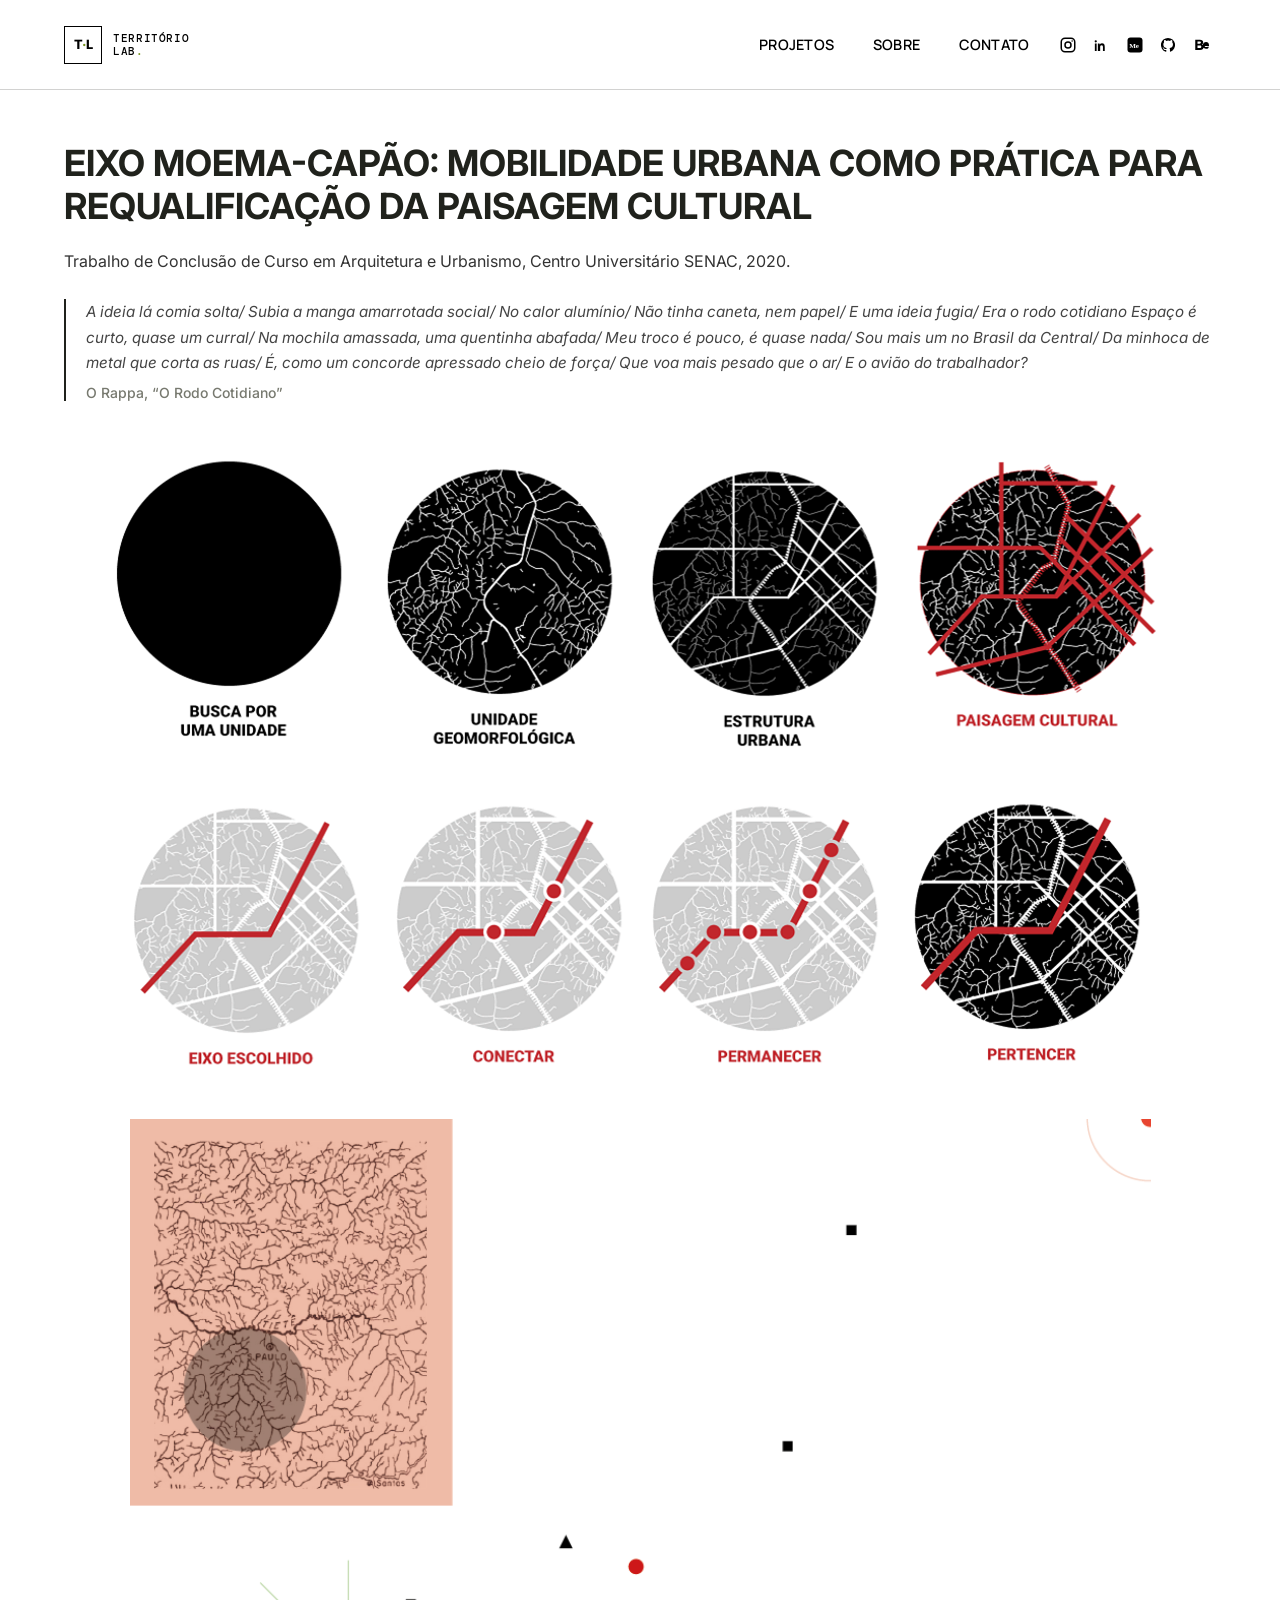
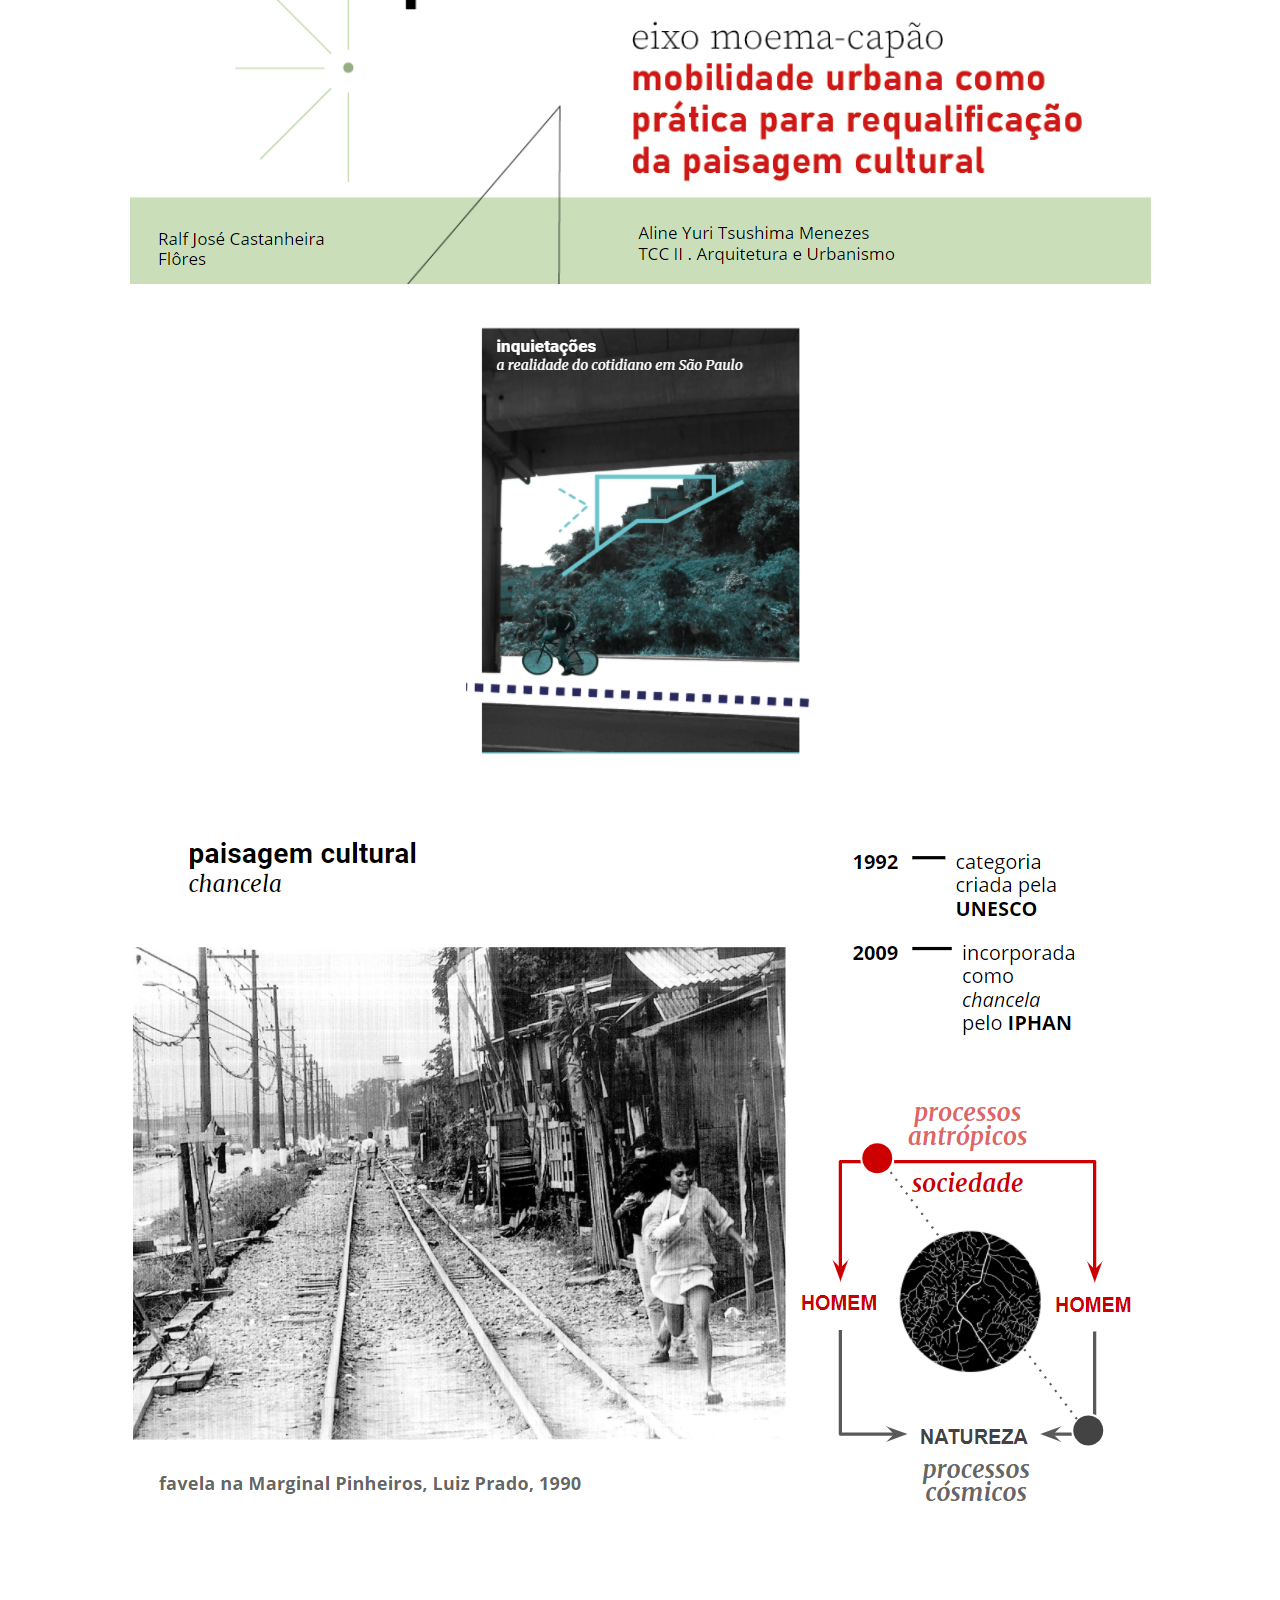
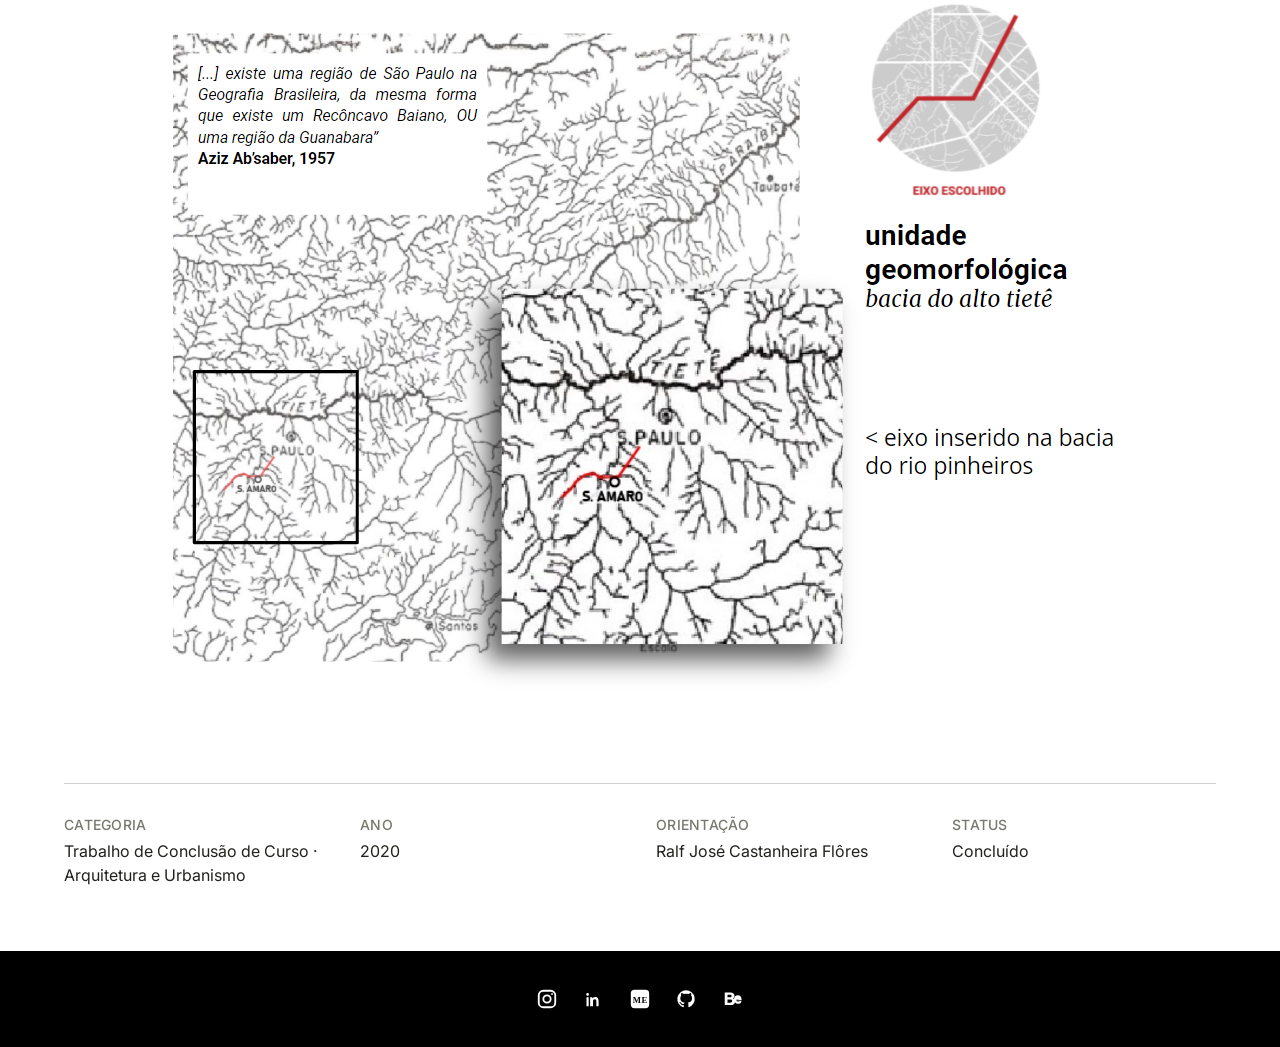
==== commit 8696a42d: "Restyle project pages, add TCC page and switch to white background Project pages follow mappinglab.m" ====
--- a/projetos/dados-e-territorio.html
+++ b/projetos/dados-e-territorio.html
@@ -3,13 +3,13 @@
 <head>
   <meta charset="utf-8">
   <meta name="viewport" content="width=device-width, initial-scale=1">
-  <meta name="description" content="Arquivos, métodos e documentação para tornar processos reproduzíveis e compartilháveis.">
+  <meta name="description" content="TCC em Arquitetura e Urbanismo: mobilidade urbana como prática para requalificação da paisagem cultural no eixo Moema-Capão, São Paulo.">
   <meta name="theme-color" content="#171914">
-  <title>Ferramentas abertas | Território Lab</title>
+  <title>Eixo Moema-Capão | Território Lab</title>
   <link rel="stylesheet" href="../style.css">
   <script src="../script.js" defer></script>
 </head>
-<body>
+<body class="project-page">
   <a class="skip-link" href="#conteudo">Pular para o conteúdo</a>
   <header class="site-header">
     <a class="brand" href="../index.html#inicio" aria-label="Território Lab — início"><span class="brand-mark" aria-hidden="true">T<span>·</span>L</span><span class="brand-name">TERRITÓRIO<br>LAB<span class="brand-period">.</span></span></a>
@@ -34,14 +34,29 @@
     </nav>
   </header>
   <main id="conteudo" class="section-shell detail-hero">
-    <nav class="detail-breadcrumb" aria-label="Você está aqui"><a href="../index.html">Início</a><span>/</span><a href="../index.html#projetos">Projetos</a><span>/</span><span>Open source</span></nav>
-    <div class="detail-heading"><div><p class="eyebrow">PROJETO / TL / 004</p><h1>Ferramentas <em>abertas.</em></h1></div><p class="detail-summary">Arquivos, métodos e documentação para tornar processos reproduzíveis e compartilháveis.</p></div>
-    <div class="detail-visual" role="img" aria-label="Composição gráfica provisória do projeto"><div class="project-art art-open"><span class="art-index">TL / 004</span><div class="open-symbol">{<span>;</span>}</div><span class="art-caption">DOCUMENTAR PARA COMPARTILHAR</span></div></div>
-    <dl class="detail-meta"><div><dt>Categoria</dt><dd>Open source</dd></div><div><dt>Ano</dt><dd>Em construção</dd></div><div><dt>Ferramentas</dt><dd>Git · GitHub · Documentação</dd></div><div><dt>Status</dt><dd>Página em edição</dd></div></dl>
-    <section class="detail-body"><div class="detail-side">VISÃO GERAL<br>TL / 004</div><div class="detail-copy"><h2>Uma ideia em desenvolvimento.</h2><p>Esta página pode reunir arquivos de projeto, scripts, gabaritos e instruções para que outras pessoas consigam compreender, adaptar e reproduzir o processo.</p><p>Liste o que está disponível, a licença de uso, os requisitos, a versão dos arquivos e as instruções de reprodução. Acrescente o endereço do repositório quando ele estiver publicado.</p><div class="detail-callout"><strong>Nota de edição:</strong> este conteúdo é provisório e serve como estrutura. Substitua os textos, os metadados e a composição gráfica por informações e imagens do seu processo real antes de apresentar o trabalho como projeto concluído.</div><h2>Registro visual</h2><p>Use esta área para reunir imagens do processo, desenhos, protótipos, testes ou resultados finais. As composições abaixo são marcadores visuais que podem ser substituídos por fotografias e imagens próprias.</p><div class="detail-gallery"><div class="project-art art-open"><span class="art-index">TL / 004</span><div class="open-symbol">{<span>;</span>}</div><span class="art-caption">ESTUDO / 01</span></div><div class="project-art art-map"><span class="art-index">REGISTRO / 02</span><div class="map-rings"></div><span class="art-caption">PROCESSO / DETALHE</span></div><div class="project-art art-parametric gallery-wide"><span class="art-index">REGISTRO / 03</span><div class="parametric-grid"></div><span class="art-caption">DESENHO TÉCNICO / TESTE / RESULTADO</span></div></div><p class="detail-caption">Figura 01–03 · substituir por imagens do projeto</p></div></section>
-    <div class="detail-next"><a href="geometrias-parametricas.html">← Anterior: Geometrias paramétricas</a><a href="sistemas-de-encaixe.html">Próximo: Sistemas de encaixe →</a></div>
+    <div class="project-intro">
+      <h1>Eixo Moema-Capão: mobilidade urbana como prática para requalificação da paisagem cultural</h1>
+      <p>Trabalho de Conclusão de Curso em Arquitetura e Urbanismo, Centro Universitário SENAC, 2020.</p>
+      <blockquote class="project-epigraph">
+        <p>A ideia lá comia solta/ Subia a manga amarrotada social/ No calor alumínio/ Não tinha caneta, nem papel/ E uma ideia fugia/ Era o rodo cotidiano Espaço é curto, quase um curral/ Na mochila amassada, uma quentinha abafada/ Meu troco é pouco, é quase nada/ Sou mais um no Brasil da Central/ Da minhoca de metal que corta as ruas/ É, como um concorde apressado cheio de força/ Que voa mais pesado que o ar/ E o avião do trabalhador?</p>
+        <cite>O Rappa, “O Rodo Cotidiano”</cite>
+      </blockquote>
+    </div>
+    <div class="detail-gallery gallery-natural">
+      <figure class="gallery-image lightbox-trigger" role="button" tabindex="0" data-lightbox-src="../imagens/eixo-moema-capao-diagrama-paisagem.png" data-lightbox-alt="Diagrama: busca por uma unidade, unidade geomorfológica, estrutura urbana e paisagem cultural" aria-label="Ampliar diagrama da paisagem cultural"><img src="../imagens/eixo-moema-capao-diagrama-paisagem.png" alt="Diagrama: busca por uma unidade, unidade geomorfológica, estrutura urbana e paisagem cultural"></figure>
+      <figure class="gallery-image lightbox-trigger" role="button" tabindex="0" data-lightbox-src="../imagens/eixo-moema-capao-diagrama-eixo.png" data-lightbox-alt="Diagrama do eixo: eixo escolhido, conectar, permanecer e pertencer" aria-label="Ampliar diagrama do eixo"><img src="../imagens/eixo-moema-capao-diagrama-eixo.png" alt="Diagrama do eixo: eixo escolhido, conectar, permanecer e pertencer"></figure>
+      <figure class="gallery-image lightbox-trigger" role="button" tabindex="0" data-lightbox-src="../imagens/eixo-moema-capao-capa.png" data-lightbox-alt="Capa do TCC Eixo Moema-Capão, com mapa da rede hidrográfica de São Paulo" aria-label="Ampliar capa do TCC"><img src="../imagens/eixo-moema-capao-capa.png" alt="Capa do TCC Eixo Moema-Capão, com mapa da rede hidrográfica de São Paulo"></figure>
+      <figure class="gallery-image lightbox-trigger" role="button" tabindex="0" data-lightbox-src="../imagens/eixo-moema-capao-inquietacoes.png" data-lightbox-alt="Inquietações: a realidade do cotidiano em São Paulo, ciclista sob um viaduto" aria-label="Ampliar prancha Inquietações"><img src="../imagens/eixo-moema-capao-inquietacoes.png" alt="Inquietações: a realidade do cotidiano em São Paulo, ciclista sob um viaduto"></figure>
+      <figure class="gallery-image lightbox-trigger" role="button" tabindex="0" data-lightbox-src="../imagens/eixo-moema-capao-paisagem-cultural.png" data-lightbox-alt="Paisagem cultural como chancela: favela na Marginal Pinheiros (Luiz Prado, 1990) e diagrama entre processos antrópicos e cósmicos" aria-label="Ampliar prancha Paisagem cultural"><img src="../imagens/eixo-moema-capao-paisagem-cultural.png" alt="Paisagem cultural como chancela: favela na Marginal Pinheiros (Luiz Prado, 1990) e diagrama entre processos antrópicos e cósmicos"></figure>
+      <figure class="gallery-image lightbox-trigger" role="button" tabindex="0" data-lightbox-src="../imagens/eixo-moema-capao-unidade-geomorfologica.png" data-lightbox-alt="Unidade geomorfológica: bacia do Alto Tietê, com o eixo inserido na bacia do rio Pinheiros" aria-label="Ampliar prancha Unidade geomorfológica"><img src="../imagens/eixo-moema-capao-unidade-geomorfologica.png" alt="Unidade geomorfológica: bacia do Alto Tietê, com o eixo inserido na bacia do rio Pinheiros"></figure>
+    </div>
+    <dl class="project-info">
+      <div><dt>Categoria</dt><dd>Trabalho de Conclusão de Curso · Arquitetura e Urbanismo</dd></div>
+      <div><dt>Ano</dt><dd>2020</dd></div>
+      <div><dt>Orientação</dt><dd>Ralf José Castanheira Flôres</dd></div>
+      <div><dt>Status</dt><dd>Concluído</dd></div>
+    </dl>
   </main>
-  <section class="section-shell"><div class="detail-cta"><h2>Vamos desenvolver<br>uma ideia?</h2><a href="../index.html#contato">Entrar em contato ↗</a></div></section>
   <footer class="site-footer">
     <nav class="social-links footer-social" aria-label="Redes sociais">
       <a href="https://www.instagram.com/territoriolab.io/" target="_blank" rel="noopener noreferrer" aria-label="Instagram">
--- a/style.css
+++ b/style.css
@@ -1,13 +1,14 @@
-@import url('https://fonts.googleapis.com/css2?family=DM+Mono:wght@400;500&family=Manrope:wght@400;500;600;700;800&display=swap');
+@import url('https://fonts.googleapis.com/css2?family=DM+Mono:wght@400;500&family=Inter:wght@400;500;700;900&family=Manrope:wght@400;500;600;700;800&display=swap');
 :root {
   --ink:#20221c;
-  --paper:#f2f1e9;
+  --paper:#fff;
   --paper-deep:#e6e5da;
   --lime:#d1f36a;
   --muted:#77796f;
   --line:rgba(32,34,28,.2);
   --mono:'DM Mono',monospace;
   --sans:'Manrope',Arial,sans-serif;
+  --inter:'Inter',Arial,sans-serif;
   --gutter:clamp(1.2rem,5vw,5.5rem);
 }
 * {
@@ -1047,6 +1048,25 @@
 .gallery-ratio-405 {
   --image-ratio:4.055;
 }
+/* Galeria em tamanho original (como no Medium): uma imagem por linha,
+   centralizada, sem ampliar além do tamanho do arquivo e sem cortes. */
+.gallery-natural {
+  align-items:center;
+  gap:2rem
+}
+.gallery-natural .gallery-image {
+  flex:none;
+  width:auto;
+  max-width:100%;
+  aspect-ratio:auto;
+  overflow:visible
+}
+.gallery-natural .gallery-image img {
+  width:auto;
+  max-width:100%;
+  height:auto;
+  object-fit:contain
+}
 .gallery-image img {
   display:block;
   width:100%;
@@ -1329,14 +1349,19 @@
   display:none
 }
 
-/* ===== Página inicial ===== */
+/* ===== Página inicial — tipografia e espaçamentos do mappinglab.me =====
+   Referência: textos em Inter; títulos de seção em Inter 900 maiúsculo,
+   ~36px, com 4rem de respiro; conteúdo em coluna de até 1024px. */
+body.home {
+  font-family:var(--inter)
+}
 .hero {
   width:100%;
   max-width:none;
   margin:0;
   padding:0;
-  min-height:calc(100vh - 90px);
-  min-height:calc(100svh - 90px);
+  min-height:50vh;
+  min-height:50svh;
   display:flex;
   flex-direction:column;
   justify-content:center;
@@ -1355,18 +1380,24 @@
   padding:0
 }
 .hero h1 {
-  font-size:clamp(2.2rem,5.5vw,4.6rem);
+  font-size:clamp(2.2rem,5vw,4rem);
   font-weight:800;
   letter-spacing:-.03em;
   line-height:1.08
 }
+body.home .hero h1 {
+  font-family:var(--inter);
+  font-weight:900;
+  letter-spacing:-.02em
+}
 .hero-description {
   max-width:760px;
-  margin:1.6rem auto 2rem;
-  font-size:clamp(.8rem,1.2vw,1rem);
+  margin:1.4rem auto 1.8rem;
+  font-family:var(--inter);
+  font-size:clamp(1rem,1.6vw,1.35rem);
   font-weight:700;
-  letter-spacing:.06em;
-  line-height:1.7;
+  letter-spacing:0;
+  line-height:1.4;
   text-transform:uppercase
 }
 .hero .about-tags {
@@ -1374,58 +1405,102 @@
   margin-top:0
 }
 .hero .about-tags span {
-  border-color:rgba(255,255,255,.55);
-  color:#fff
-}
-.section-title {
+  font-family:var(--inter);
+  font-size:.72rem;
+  font-weight:700;
+  letter-spacing:.06em;
+  color:#fff;
+  background:rgba(0,0,0,.35);
+  border-color:rgba(255,255,255,.75);
+  padding:.55rem .75rem
+}
+
+/* Títulos de seção (PROJETOS, CONTATO) */
+.section-title,
+body.home .contact-layout h2 {
   text-align:center;
-  font-size:clamp(1.6rem,3vw,2.4rem);
-  font-weight:800;
-  letter-spacing:.04em;
-  margin:0 0 clamp(2rem,4vw,3.5rem)
+  font-family:var(--inter);
+  font-size:2.25rem;
+  font-weight:900;
+  letter-spacing:0;
+  line-height:1.1;
+  text-transform:uppercase;
+  margin:0;
+  padding-block:3rem
+}
+
+/* Projetos */
+body.home .projects {
+  padding-block:0 3rem
 }
 body.home .project-art {
-  border-radius:10px
+  border-radius:6px
 }
 body.home .project-meta {
-  font-family:var(--sans);
-  font-size:1.1rem;
-  font-weight:600;
-  letter-spacing:.02em;
-  color:#000
+  font-family:var(--inter);
+  font-size:1.05rem;
+  font-weight:700;
+  letter-spacing:0;
+  color:#000;
+  margin-top:1rem
+}
+
+/* Sobre: coluna central de até 1024px, foto em 1/3 e texto em 2/3 */
+body.home .about {
+  max-width:calc(1024px + 2 * var(--gutter));
+  grid-template-columns:1fr 2fr;
+  gap:2.5rem;
+  align-items:start;
+  padding-block:3rem
+}
+body.home .about-index {
+  align-items:center;
+  justify-content:flex-start
+}
+body.home .about-photo {
+  width:100%;
+  max-width:280px;
+  margin:0
 }
 body.home .about-copy h2 {
-  font-size:clamp(1.8rem,3.4vw,2.8rem);
-  font-weight:800;
-  letter-spacing:.02em;
-  line-height:1.1;
-  margin:0 0 .6rem
+  font-family:var(--inter);
+  font-size:1.6rem;
+  font-weight:900;
+  letter-spacing:0;
+  line-height:1.15;
+  margin:0 0 .5rem
 }
 body.home .about-copy .about-role {
+  font-size:1.05rem;
+  font-weight:500;
+  color:#000;
+  margin:0 0 1.5rem
+}
+body.home .about-copy p {
   font-size:1rem;
-  font-weight:600;
-  color:#000;
-  margin:0 0 1.6rem
-}
-body.home .about-copy p {
-  font-size:.9rem;
-  line-height:1.7
+  line-height:1.65;
+  color:#333;
+  max-width:none
+}
+
+/* Contato: mesmo fundo do site */
+body.home .contact-section {
+  background:transparent;
+  padding-block:0 3.5rem
 }
 body.home .contact-layout {
   display:block;
   text-align:center
 }
 body.home .contact-layout h2 {
-  font-size:clamp(1.6rem,3vw,2.4rem);
-  font-weight:800;
-  letter-spacing:.04em;
-  margin:0 0 1.2rem
+  padding-top:2rem;
+  padding-bottom:1.25rem
 }
 body.home .contact-layout p {
   max-width:640px;
   margin:0 auto;
   font-size:1rem;
-  line-height:1.7
+  line-height:1.65
 }
 body.home .contact-link {
   display:inline;
@@ -1435,13 +1510,124 @@
   font-weight:700
 }
 @media(max-width:760px) {
-  .hero {
-    min-height:calc(100svh - 74px)
-  }
   .hero h1 {
     font-size:clamp(2rem,9vw,3rem)
   }
+  .section-title,
+  body.home .contact-layout h2 {
+    font-size:1.9rem;
+    padding-block:2.25rem
+  }
   body.home .project-meta {
     font-size:.95rem
   }
-}
+  body.home .about {
+    grid-template-columns:1fr;
+    gap:1.5rem;
+    padding-block:2rem
+  }
+  body.home .about-photo {
+    width:min(68vw,240px)
+  }
+  body.home .about-copy h2,
+  body.home .about-copy .about-role {
+    text-align:center
+  }
+}
+
+/* ===== Página de projeto (body.project-page) — referência: mappinglab.me/venezia-2018 =====
+   Título em Inter 500 maiúsculo, texto logo abaixo, galeria e, no fim,
+   só as informações (rótulo pequeno em maiúsculas + valor em texto simples). */
+body.project-page {
+  font-family:var(--inter)
+}
+.project-intro {
+  max-width:none;
+  padding:2rem 0 2.25rem
+}
+.project-intro h1 {
+  font-family:var(--inter);
+  font-size:clamp(1.6rem,3.2vw,2.25rem);
+  font-weight:700;
+  letter-spacing:0;
+  line-height:1.2;
+  text-transform:uppercase;
+  margin:0 0 1.25rem
+}
+.project-intro p {
+  font-size:1rem;
+  line-height:1.65;
+  color:#333;
+  margin:0
+}
+.project-page .gallery-filters {
+  margin-bottom:1rem
+}
+.project-page .detail-gallery {
+  margin-top:0;
+  margin-bottom:3rem
+}
+/* Composições provisórias no lugar das fotos (substituir por .gallery-image) */
+.gallery-placeholder {
+  flex:1 1 0;
+  min-width:0
+}
+.gallery-row>.gallery-placeholder:only-child {
+  aspect-ratio:2.7
+}
+@media(max-width:760px) {
+  .gallery-placeholder {
+    flex:none;
+    width:100%
+  }
+}
+.project-info {
+  display:grid;
+  grid-template-columns:repeat(4,minmax(0,1fr));
+  gap:1.5rem 2rem;
+  margin:0;
+  padding:2rem 0 4rem;
+  border-top:1px solid var(--line)
+}
+.project-info dt {
+  font-size:.875rem;
+  font-weight:500;
+  letter-spacing:.02em;
+  text-transform:uppercase;
+  color:var(--muted)
+}
+.project-info dd {
+  margin:.35rem 0 0;
+  font-size:1rem;
+  line-height:1.5
+}
+@media(max-width:760px) {
+  .project-intro {
+    padding:1.5rem 0 1.75rem
+  }
+  .project-info {
+    grid-template-columns:1fr 1fr;
+    padding-bottom:3rem
+  }
+}
+
+/* Epígrafe na apresentação do projeto */
+.project-epigraph {
+  margin:1.5rem 0 0;
+  padding-left:1.25rem;
+  border-left:2px solid var(--ink)
+}
+.project-epigraph p {
+  font-style:italic;
+  font-size:.95rem;
+  line-height:1.7;
+  color:#444
+}
+.project-epigraph cite {
+  display:block;
+  margin-top:.5rem;
+  font-style:normal;
+  font-size:.875rem;
+  font-weight:500;
+  color:var(--muted)
+}
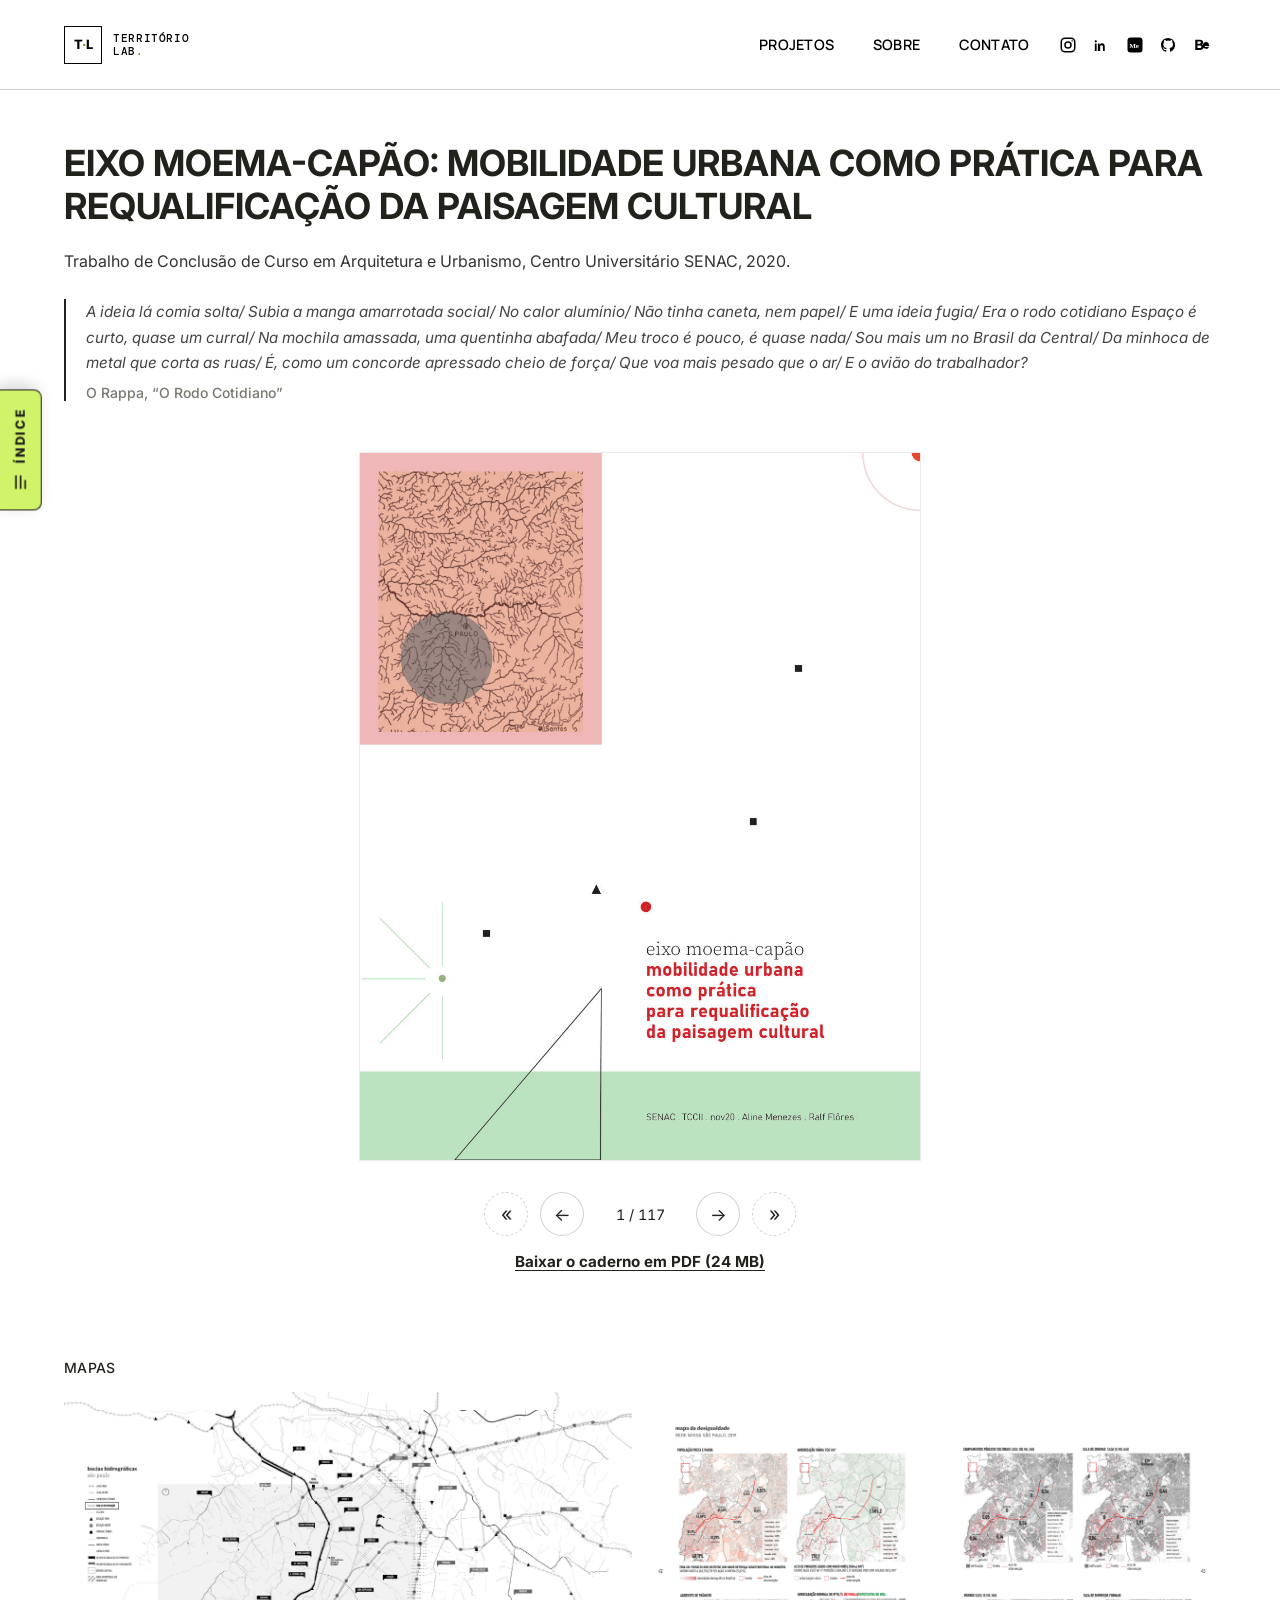
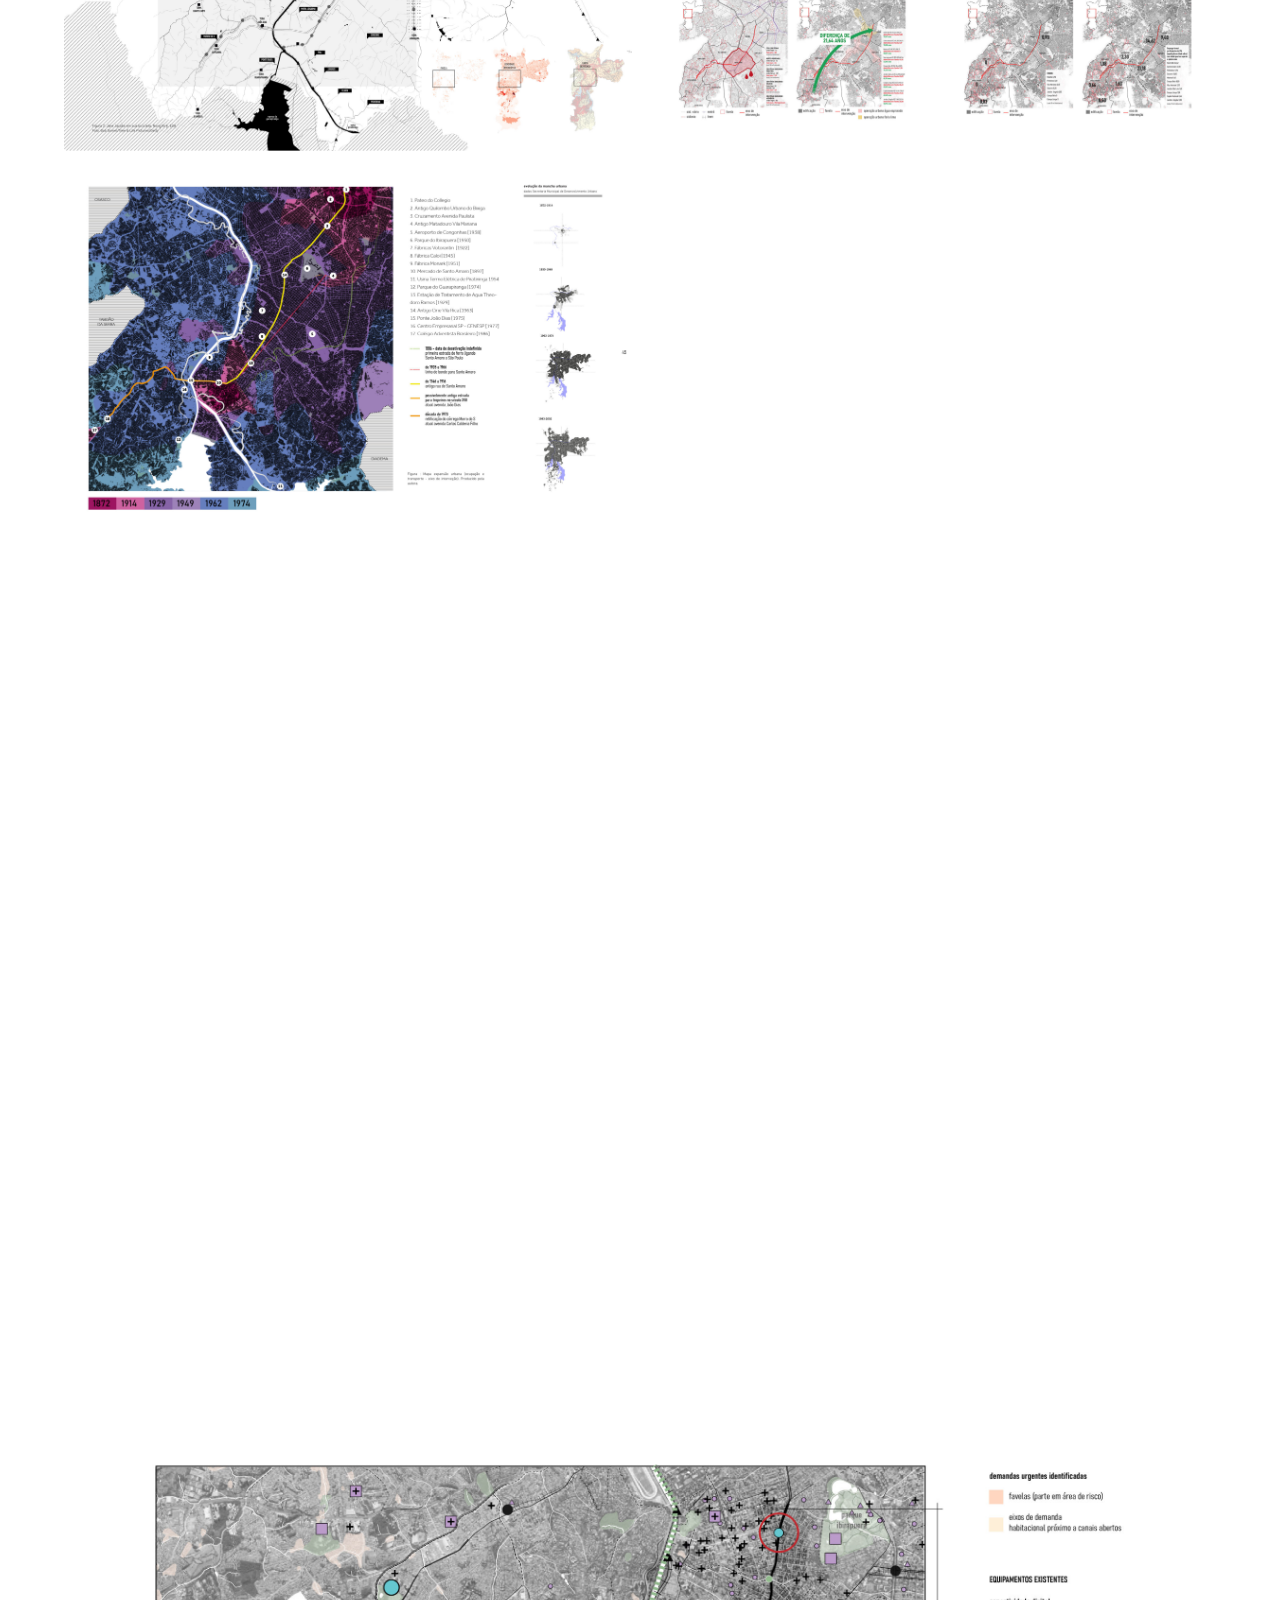
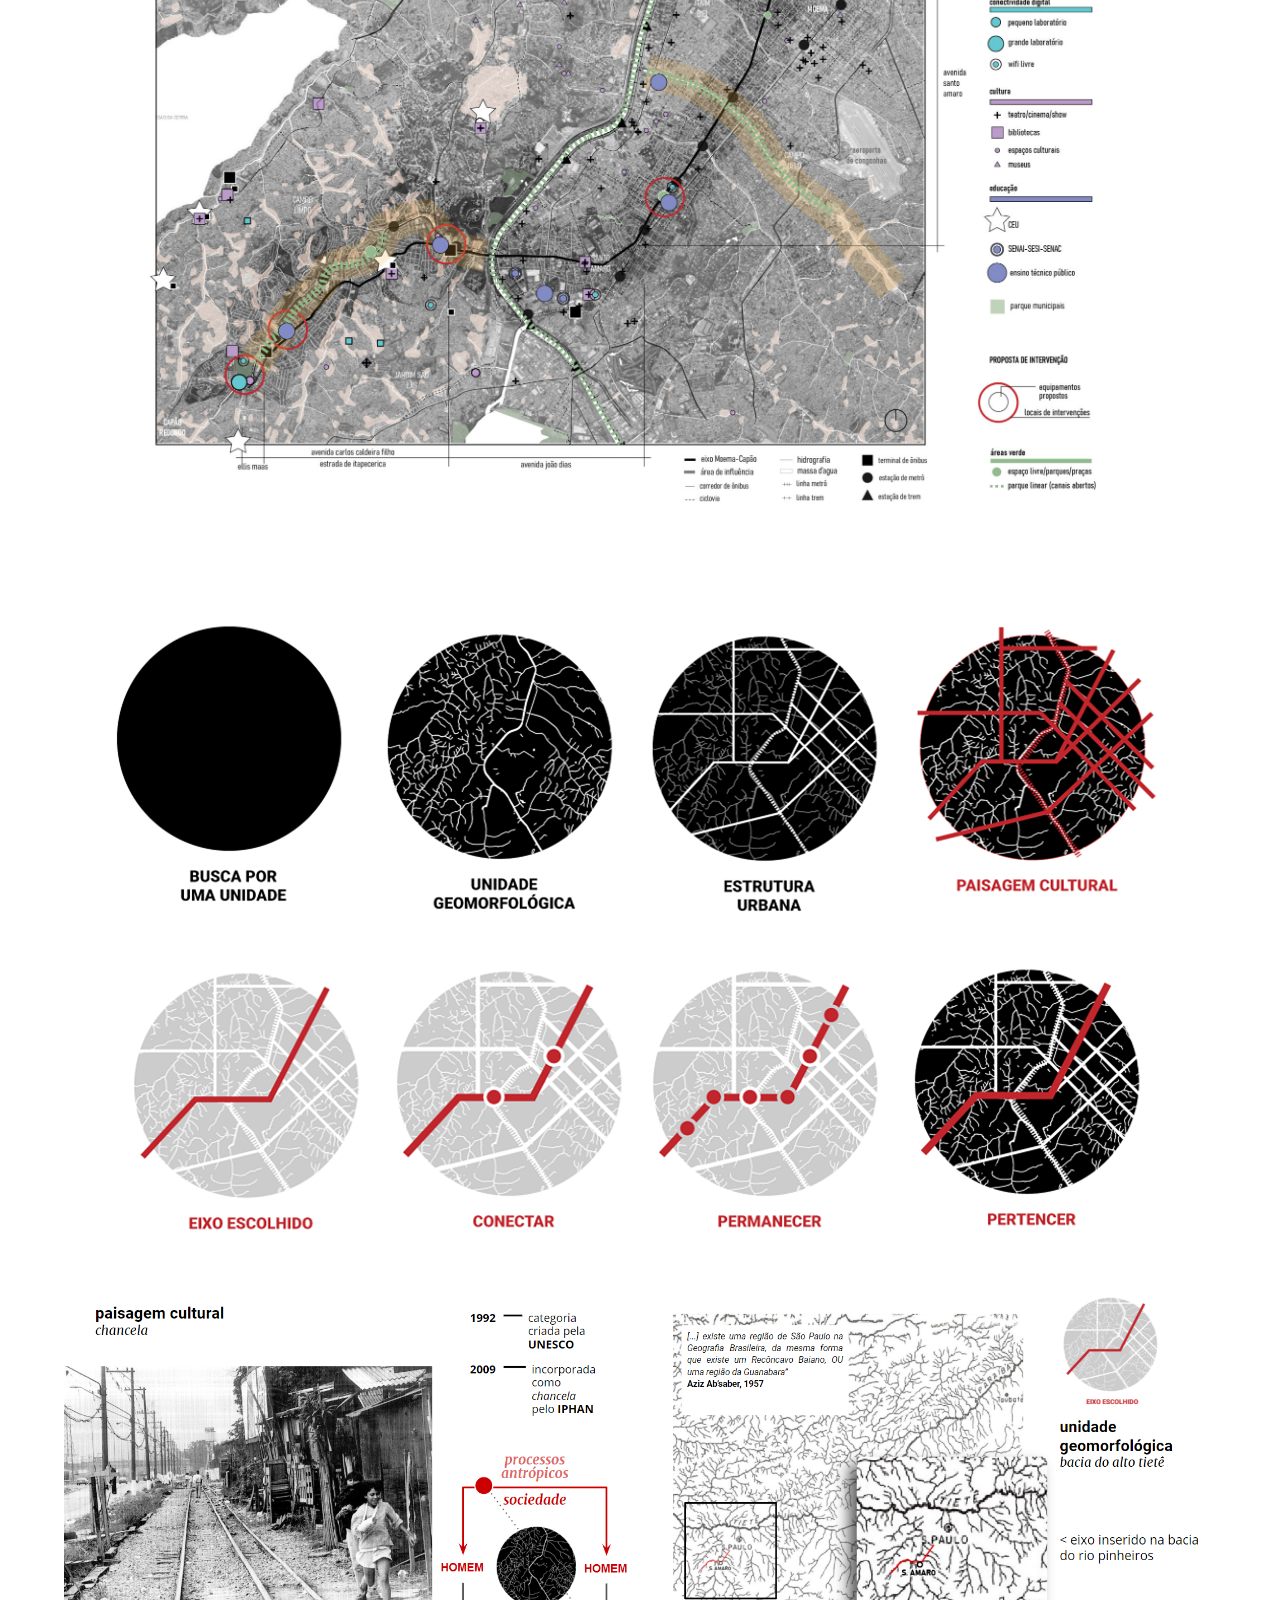
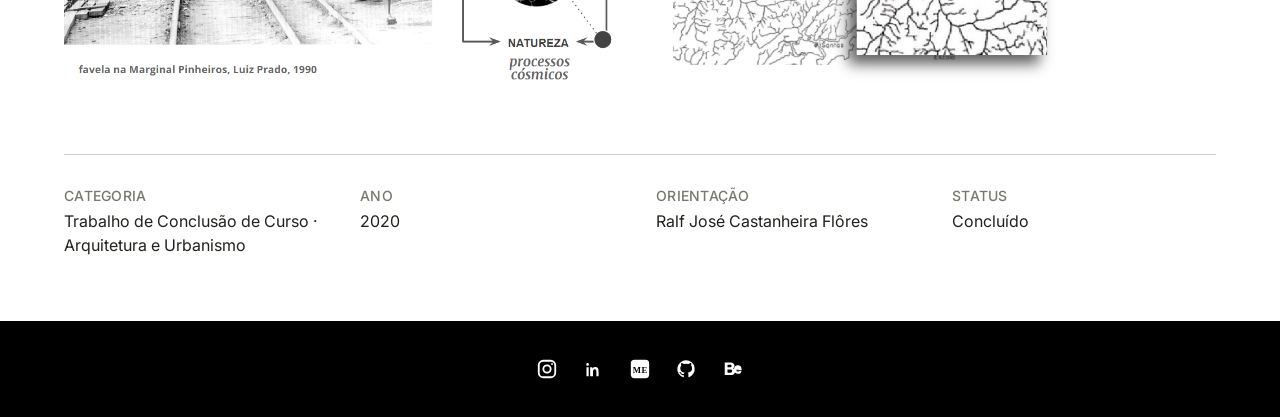
==== commit 43708685: "Add TCC notebook, index, maps grid and download - Flip book of the TCC (StPageFlip 2.0.7 in vendor/)" ====
--- a/projetos/dados-e-territorio.html
+++ b/projetos/dados-e-territorio.html
@@ -8,6 +8,8 @@
   <title>Eixo Moema-Capão | Território Lab</title>
   <link rel="stylesheet" href="../style.css">
   <script src="../script.js" defer></script>
+  <script src="../vendor/page-flip/page-flip.browser.js" defer></script>
+  <script src="../flipbook.js" defer></script>
 </head>
 <body class="project-page">
   <a class="skip-link" href="#conteudo">Pular para o conteúdo</a>
@@ -42,13 +44,130 @@
         <cite>O Rappa, “O Rodo Cotidiano”</cite>
       </blockquote>
     </div>
+    <section class="tcc-book" aria-label="Caderno do TCC">
+      <div class="tcc-index" data-flip-index>
+        <button class="tcc-index-tab" type="button" aria-expanded="false" aria-controls="tcc-index-panel"><svg viewBox="0 0 24 24" aria-hidden="true"><path d="M4 6h16M4 12h16M4 18h10" fill="none" stroke="currentColor" stroke-width="2.2" stroke-linecap="round"/></svg><span>Índice</span></button>
+        <nav class="tcc-index-panel" id="tcc-index-panel" aria-label="Índice do caderno">
+          <div class="tcc-index-top">
+            <h2 class="tcc-index-title">Índice do caderno</h2>
+            <button class="tcc-index-close" type="button" aria-label="Fechar índice">×</button>
+          </div>
+          <div class="tcc-index-body">
+            <h3 class="tcc-index-heading">Capítulos</h3>
+            <ol class="tcc-index-list">
+              <li><button type="button" data-flip-to="p001.jpg"><span>capa</span> <span class="tcc-index-page" data-flip-page></span></button></li>
+              <li><button type="button" data-flip-to="p009.jpg"><span>considerações iniciais</span> <span class="tcc-index-page" data-flip-page></span></button></li>
+              <li class="tcc-index-group">
+                <div class="tcc-index-row">
+                  <button type="button" data-flip-to="p010.jpg"><span>introdução</span> <span class="tcc-index-page" data-flip-page></span></button>
+                  <button class="tcc-index-expand" type="button" aria-expanded="false" aria-controls="tcc-index-sub-2" aria-label="Mostrar seções de introdução"></button>
+                </div>
+                <div class="tcc-index-sub" id="tcc-index-sub-2">
+                  <ol class="tcc-index-list">
+                    <li><button type="button" data-flip-to="p013.jpg"><span>o território e o cotidiano na cidade do trabalho</span> <span class="tcc-index-page" data-flip-page></span></button></li>
+                    <li><button type="button" data-flip-to="p017.jpg"><span>a cidade como prática</span> <span class="tcc-index-page" data-flip-page></span></button></li>
+                    <li><button type="button" data-flip-to="p021.jpg"><span>dimensionamento do problema</span> <span class="tcc-index-page" data-flip-page></span></button></li>
+                    <li><button type="button" data-flip-to="p022.jpg"><span>a mobilidade urbana em São Paulo</span> <span class="tcc-index-page" data-flip-page></span></button></li>
+                    <li><button type="button" data-flip-to="p027.jpg"><span>dinâmicas globais e a construção da metrópole em um país periférico</span> <span class="tcc-index-page" data-flip-page></span></button></li>
+                    <li><button type="button" data-flip-to="p033.jpg"><span>de várzea à cidade</span> <span class="tcc-index-page" data-flip-page></span></button></li>
+                    <li><button type="button" data-flip-to="p039.jpg"><span>segregação urbana e o quadrante sudoeste</span> <span class="tcc-index-page" data-flip-page></span></button></li>
+                  </ol>
+                </div>
+              </li>
+              <li class="tcc-index-group">
+                <div class="tcc-index-row">
+                  <button type="button" data-flip-to="p042.jpg"><span>eixo Moema-Capão</span> <span class="tcc-index-page" data-flip-page></span></button>
+                  <button class="tcc-index-expand" type="button" aria-expanded="false" aria-controls="tcc-index-sub-3" aria-label="Mostrar seções de eixo Moema-Capão"></button>
+                </div>
+                <div class="tcc-index-sub" id="tcc-index-sub-3">
+                  <ol class="tcc-index-list">
+                    <li><button type="button" data-flip-to="p047.jpg"><span>(re)construindo o percurso</span> <span class="tcc-index-page" data-flip-page></span></button></li>
+                    <li><button type="button" data-flip-to="p048.jpg"><span>histórico da ocupação</span> <span class="tcc-index-page" data-flip-page></span></button></li>
+                    <li><button type="button" data-flip-to="p057.jpg"><span>dinâmicas atuais</span> <span class="tcc-index-page" data-flip-page></span></button></li>
+                    <li><button type="button" data-flip-to="p061.jpg"><span>paradigmas enfrentados</span> <span class="tcc-index-page" data-flip-page></span></button></li>
+                    <li><button type="button" data-flip-to="p063.jpg"><span>parâmetros adotados</span> <span class="tcc-index-page" data-flip-page></span></button></li>
+                    <li><button type="button" data-flip-to="p070.jpg"><span>referências projetuais</span> <span class="tcc-index-page" data-flip-page></span></button></li>
+                    <li><button type="button" data-flip-to="p072-esq.jpg"><span>projetos previstos</span> <span class="tcc-index-page" data-flip-page></span></button></li>
+                  </ol>
+                </div>
+              </li>
+              <li class="tcc-index-group">
+                <div class="tcc-index-row">
+                  <button type="button" data-flip-to="p074.jpg"><span>estratégias de intervenção</span> <span class="tcc-index-page" data-flip-page></span></button>
+                  <button class="tcc-index-expand" type="button" aria-expanded="false" aria-controls="tcc-index-sub-4" aria-label="Mostrar seções de estratégias de intervenção"></button>
+                </div>
+                <div class="tcc-index-sub" id="tcc-index-sub-4">
+                  <ol class="tcc-index-list">
+                    <li><button type="button" data-flip-to="p080.jpg"><span>projeto: roteiro temático</span> <span class="tcc-index-page" data-flip-page></span></button></li>
+                  </ol>
+                </div>
+              </li>
+              <li><button type="button" data-flip-to="p096.jpg"><span>referências bibliográficas</span> <span class="tcc-index-page" data-flip-page></span></button></li>
+            </ol>
+            <h3 class="tcc-index-heading">Mapas</h3>
+            <ol class="tcc-index-list" data-flip-maps>
+              <li><button type="button" data-flip-to="p036.jpg" data-flip-end="p037.jpg"><span>bacias hidrográficas</span> <span class="tcc-index-page" data-flip-page></span></button></li>
+              <li><button type="button" data-flip-to="p040.jpg" data-flip-end="p041.jpg"><span>mapa da desigualdade</span> <span class="tcc-index-page" data-flip-page></span></button></li>
+              <li><button type="button" data-flip-to="p043-esq.jpg" data-flip-end="p043-dir.jpg"><span>evolução da mancha urbana</span> <span class="tcc-index-page" data-flip-page></span></button></li>
+              <li><button type="button" data-flip-to="p046-esq.jpg" data-flip-end="p046-dir.jpg"><span>o eixo Moema-Capão</span> <span class="tcc-index-page" data-flip-page></span></button></li>
+              <li><button type="button" data-flip-to="p056.jpg"><span>padrões de deslocamento</span> <span class="tcc-index-page" data-flip-page></span></button></li>
+              <li><button type="button" data-flip-to="p060.jpg"><span>eixo de intervenção e área de influência</span> <span class="tcc-index-page" data-flip-page></span></button></li>
+              <li><button type="button" data-flip-to="p062.jpg"><span>centralidades</span> <span class="tcc-index-page" data-flip-page></span></button></li>
+              <li><button type="button" data-flip-to="p064-esq.jpg" data-flip-end="p064-dir.jpg"><span>favelas e área de influência</span> <span class="tcc-index-page" data-flip-page></span></button></li>
+              <li><button type="button" data-flip-to="p069-esq.jpg" data-flip-end="p069-dir.jpg"><span>perfil do percurso</span> <span class="tcc-index-page" data-flip-page></span></button></li>
+              <li><button type="button" data-flip-to="p094-esq.jpg" data-flip-end="p094-dir.jpg"><span>demandas e proposta de intervenção</span> <span class="tcc-index-page" data-flip-page></span></button></li>
+            </ol>
+          </div>
+        </nav>
+      </div>
+      <div class="tcc-book-main">
+        <div class="tcc-book-stage" data-flip-stage tabindex="0" aria-describedby="tcc-book-help">
+          <div id="flipbook" class="flipbook" data-base="../imagens/tcc/"></div>
+        </div>
+        <div class="tcc-book-controls">
+          <button class="tcc-book-button tcc-book-jump" type="button" data-flip="-10" aria-label="Voltar 10 páginas" title="Voltar 10 páginas">«</button>
+          <button class="tcc-book-button" type="button" data-flip="prev" aria-label="Página anterior">←</button>
+          <span class="tcc-book-status" data-flip-status aria-live="polite">1 / 117</span>
+          <button class="tcc-book-button" type="button" data-flip="next" aria-label="Próxima página">→</button>
+          <button class="tcc-book-button tcc-book-jump" type="button" data-flip="10" aria-label="Avançar 10 páginas" title="Avançar 10 páginas">»</button>
+        </div>
+        <p class="tcc-book-download"><a href="../documentos/tcc-eixo-moema-capao.pdf" download>Baixar o caderno em PDF (24 MB)</a></p>
+      </div>
+      <p id="tcc-book-help" class="sr-only">Clique ou arraste as páginas, use os botões ou as setas do teclado para folhear o caderno (com Shift, as setas avançam e voltam 10 páginas). Para leitura com leitor de tela, baixe o PDF.</p>
+      <script type="application/json" id="flipbook-pages">["p001.jpg", null, "p003.jpg", "p008.jpg", "p009.jpg", "p010.jpg", "p011.jpg", "p012.jpg", "p013.jpg", "p014.jpg", "p015.jpg", "p016.jpg", "p017.jpg", "p018.jpg", "p019.jpg", "p020.jpg", "p021.jpg", "p022.jpg", "p023.jpg", "p024.jpg", "p025.jpg", "p026.jpg", "p027.jpg", "p028.jpg", "p029.jpg", "p030.jpg", "p031.jpg", "p032.jpg", "p033.jpg", "p034.jpg", "p035.jpg", "p036.jpg", "p037.jpg", "p038.jpg", "p039.jpg", "p040.jpg", "p041.jpg", "p042.jpg", null, "p043-esq.jpg", "p043-dir.jpg", "p044.jpg", "p045.jpg", "p046-esq.jpg", "p046-dir.jpg", null, "p047.jpg", "p048.jpg", "p049.jpg", "p050.jpg", "p051.jpg", "p052.jpg", "p053.jpg", "p054.jpg", "p055.jpg", "p056.jpg", "p057.jpg", "p058.jpg", "p059.jpg", "p060.jpg", "p061.jpg", "p062.jpg", "p063.jpg", "p064-esq.jpg", "p064-dir.jpg", null, "p065.jpg", "p066.jpg", "p067.jpg", "p068.jpg", null, "p069-esq.jpg", "p069-dir.jpg", "p070.jpg", "p071.jpg", "p072-esq.jpg", "p072-dir.jpg", null, "p073.jpg", "p074.jpg", "p075.jpg", "p076-esq.jpg", "p076-dir.jpg", "p077-esq.jpg", "p077-dir.jpg", "p078.jpg", "p079.jpg", "p080.jpg", "p081.jpg", "p082.jpg", null, "p083-esq.jpg", "p083-dir.jpg", "p084.jpg", null, "p085-esq.jpg", "p085-dir.jpg", "p086.jpg", null, "p087-esq.jpg", "p087-dir.jpg", "p088.jpg", null, "p089-esq.jpg", "p089-dir.jpg", "p090.jpg", "p091.jpg", "p092.jpg", null, "p093-esq.jpg", "p093-dir.jpg", "p094-esq.jpg", "p094-dir.jpg", null, "p095.jpg", "p096.jpg", "p097.jpg"]</script>
+    </section>
+    <section class="tcc-maps" aria-labelledby="tcc-maps-title">
+      <h2 class="tcc-maps-title" id="tcc-maps-title">Mapas</h2>
+      <div class="detail-gallery tcc-maps-gallery">
+      <div class="gallery-row">
+        <figure class="gallery-image gallery-ratio-158 lightbox-trigger" role="button" tabindex="0" data-lightbox-src="../imagens/tcc-mapas/01-bacias-hidrograficas.jpg" data-lightbox-alt="Mapa: Bacias hidrográficas de São Paulo" aria-label="Ampliar mapa bacias hidrográficas de São Paulo"><img src="../imagens/tcc-mapas/01-bacias-hidrograficas.jpg" alt="Mapa: Bacias hidrográficas de São Paulo" width="2400" height="1515" loading="lazy" decoding="async"></figure>
+        <figure class="gallery-image gallery-ratio-158 lightbox-trigger" role="button" tabindex="0" data-lightbox-src="../imagens/tcc-mapas/02-mapa-da-desigualdade.jpg" data-lightbox-alt="Mapa: Mapa da desigualdade" aria-label="Ampliar mapa mapa da desigualdade"><img src="../imagens/tcc-mapas/02-mapa-da-desigualdade.jpg" alt="Mapa: Mapa da desigualdade" width="2400" height="1515" loading="lazy" decoding="async"></figure>
+      </div>
+      <div class="gallery-row">
+        <figure class="gallery-image gallery-ratio-158 lightbox-trigger" role="button" tabindex="0" data-lightbox-src="../imagens/tcc-mapas/03-evolucao-da-mancha-urbana.jpg" data-lightbox-alt="Mapa: Evolução da mancha urbana" aria-label="Ampliar mapa evolução da mancha urbana"><img src="../imagens/tcc-mapas/03-evolucao-da-mancha-urbana.jpg" alt="Mapa: Evolução da mancha urbana" width="2400" height="1515" loading="lazy" decoding="async"></figure>
+        <figure class="gallery-image gallery-ratio-158 lightbox-trigger" role="button" tabindex="0" data-lightbox-src="../imagens/tcc-mapas/04-eixo-moema-capao.jpg" data-lightbox-alt="Mapa: O eixo Moema-Capão" aria-label="Ampliar mapa o eixo Moema-Capão"><img src="../imagens/tcc-mapas/04-eixo-moema-capao.jpg" alt="Mapa: O eixo Moema-Capão" width="2400" height="1515" loading="lazy" decoding="async"></figure>
+      </div>
+      <div class="gallery-row">
+        <figure class="gallery-image gallery-ratio-079 lightbox-trigger" role="button" tabindex="0" data-lightbox-src="../imagens/tcc-mapas/05-padroes-de-deslocamento.jpg" data-lightbox-alt="Mapa: Padrões de deslocamento por modo coletivo" aria-label="Ampliar mapa padrões de deslocamento por modo coletivo"><img src="../imagens/tcc-mapas/05-padroes-de-deslocamento.jpg" alt="Mapa: Padrões de deslocamento por modo coletivo" width="1200" height="1515" loading="lazy" decoding="async"></figure>
+        <figure class="gallery-image gallery-ratio-079 lightbox-trigger" role="button" tabindex="0" data-lightbox-src="../imagens/tcc-mapas/06-eixo-de-intervencao.jpg" data-lightbox-alt="Mapa: Eixo de intervenção e área de influência" aria-label="Ampliar mapa eixo de intervenção e área de influência"><img src="../imagens/tcc-mapas/06-eixo-de-intervencao.jpg" alt="Mapa: Eixo de intervenção e área de influência" width="1200" height="1515" loading="lazy" decoding="async"></figure>
+        <figure class="gallery-image gallery-ratio-079 lightbox-trigger" role="button" tabindex="0" data-lightbox-src="../imagens/tcc-mapas/07-centralidades.jpg" data-lightbox-alt="Mapa: Centralidades" aria-label="Ampliar mapa centralidades"><img src="../imagens/tcc-mapas/07-centralidades.jpg" alt="Mapa: Centralidades" width="1200" height="1515" loading="lazy" decoding="async"></figure>
+      </div>
+      <div class="gallery-row">
+        <figure class="gallery-image gallery-ratio-158 lightbox-trigger" role="button" tabindex="0" data-lightbox-src="../imagens/tcc-mapas/08-favelas-e-area-de-influencia.jpg" data-lightbox-alt="Mapa: Favelas e área de influência" aria-label="Ampliar mapa favelas e área de influência"><img src="../imagens/tcc-mapas/08-favelas-e-area-de-influencia.jpg" alt="Mapa: Favelas e área de influência" width="2400" height="1515" loading="lazy" decoding="async"></figure>
+        <figure class="gallery-image gallery-ratio-158 lightbox-trigger" role="button" tabindex="0" data-lightbox-src="../imagens/tcc-mapas/09-perfil-do-percurso.jpg" data-lightbox-alt="Mapa: Perfil do percurso" aria-label="Ampliar mapa perfil do percurso"><img src="../imagens/tcc-mapas/09-perfil-do-percurso.jpg" alt="Mapa: Perfil do percurso" width="2400" height="1515" loading="lazy" decoding="async"></figure>
+      </div>
+      <div class="gallery-row">
+        <figure class="gallery-image gallery-ratio-158 lightbox-trigger" role="button" tabindex="0" data-lightbox-src="../imagens/tcc-mapas/10-demandas-e-proposta.jpg" data-lightbox-alt="Mapa: Demandas e proposta de intervenção" aria-label="Ampliar mapa demandas e proposta de intervenção"><img src="../imagens/tcc-mapas/10-demandas-e-proposta.jpg" alt="Mapa: Demandas e proposta de intervenção" width="2400" height="1515" loading="lazy" decoding="async"></figure>
+      </div>
+      </div>
+    </section>
     <div class="detail-gallery gallery-natural">
       <figure class="gallery-image lightbox-trigger" role="button" tabindex="0" data-lightbox-src="../imagens/eixo-moema-capao-diagrama-paisagem.png" data-lightbox-alt="Diagrama: busca por uma unidade, unidade geomorfológica, estrutura urbana e paisagem cultural" aria-label="Ampliar diagrama da paisagem cultural"><img src="../imagens/eixo-moema-capao-diagrama-paisagem.png" alt="Diagrama: busca por uma unidade, unidade geomorfológica, estrutura urbana e paisagem cultural"></figure>
       <figure class="gallery-image lightbox-trigger" role="button" tabindex="0" data-lightbox-src="../imagens/eixo-moema-capao-diagrama-eixo.png" data-lightbox-alt="Diagrama do eixo: eixo escolhido, conectar, permanecer e pertencer" aria-label="Ampliar diagrama do eixo"><img src="../imagens/eixo-moema-capao-diagrama-eixo.png" alt="Diagrama do eixo: eixo escolhido, conectar, permanecer e pertencer"></figure>
-      <figure class="gallery-image lightbox-trigger" role="button" tabindex="0" data-lightbox-src="../imagens/eixo-moema-capao-capa.png" data-lightbox-alt="Capa do TCC Eixo Moema-Capão, com mapa da rede hidrográfica de São Paulo" aria-label="Ampliar capa do TCC"><img src="../imagens/eixo-moema-capao-capa.png" alt="Capa do TCC Eixo Moema-Capão, com mapa da rede hidrográfica de São Paulo"></figure>
-      <figure class="gallery-image lightbox-trigger" role="button" tabindex="0" data-lightbox-src="../imagens/eixo-moema-capao-inquietacoes.png" data-lightbox-alt="Inquietações: a realidade do cotidiano em São Paulo, ciclista sob um viaduto" aria-label="Ampliar prancha Inquietações"><img src="../imagens/eixo-moema-capao-inquietacoes.png" alt="Inquietações: a realidade do cotidiano em São Paulo, ciclista sob um viaduto"></figure>
-      <figure class="gallery-image lightbox-trigger" role="button" tabindex="0" data-lightbox-src="../imagens/eixo-moema-capao-paisagem-cultural.png" data-lightbox-alt="Paisagem cultural como chancela: favela na Marginal Pinheiros (Luiz Prado, 1990) e diagrama entre processos antrópicos e cósmicos" aria-label="Ampliar prancha Paisagem cultural"><img src="../imagens/eixo-moema-capao-paisagem-cultural.png" alt="Paisagem cultural como chancela: favela na Marginal Pinheiros (Luiz Prado, 1990) e diagrama entre processos antrópicos e cósmicos"></figure>
-      <figure class="gallery-image lightbox-trigger" role="button" tabindex="0" data-lightbox-src="../imagens/eixo-moema-capao-unidade-geomorfologica.png" data-lightbox-alt="Unidade geomorfológica: bacia do Alto Tietê, com o eixo inserido na bacia do rio Pinheiros" aria-label="Ampliar prancha Unidade geomorfológica"><img src="../imagens/eixo-moema-capao-unidade-geomorfologica.png" alt="Unidade geomorfológica: bacia do Alto Tietê, com o eixo inserido na bacia do rio Pinheiros"></figure>
+      <div class="gallery-row">
+        <figure class="gallery-image gallery-ratio-136 lightbox-trigger" role="button" tabindex="0" data-lightbox-src="../imagens/eixo-moema-capao-paisagem-cultural.png" data-lightbox-alt="Paisagem cultural como chancela: favela na Marginal Pinheiros (Luiz Prado, 1990) e diagrama entre processos antrópicos e cósmicos" aria-label="Ampliar prancha Paisagem cultural"><img src="../imagens/eixo-moema-capao-paisagem-cultural.png" alt="Paisagem cultural como chancela: favela na Marginal Pinheiros (Luiz Prado, 1990) e diagrama entre processos antrópicos e cósmicos"></figure>
+        <figure class="gallery-image gallery-ratio-134 lightbox-trigger" role="button" tabindex="0" data-lightbox-src="../imagens/eixo-moema-capao-unidade-geomorfologica.png" data-lightbox-alt="Unidade geomorfológica: bacia do Alto Tietê, com o eixo inserido na bacia do rio Pinheiros" aria-label="Ampliar prancha Unidade geomorfológica"><img src="../imagens/eixo-moema-capao-unidade-geomorfologica.png" alt="Unidade geomorfológica: bacia do Alto Tietê, com o eixo inserido na bacia do rio Pinheiros"></figure>
+      </div>
     </div>
     <dl class="project-info">
       <div><dt>Categoria</dt><dd>Trabalho de Conclusão de Curso · Arquitetura e Urbanismo</dd></div>
--- a/style.css
+++ b/style.css
@@ -1033,14 +1033,26 @@
   overflow:hidden;
   cursor:zoom-in
 }
+.gallery-ratio-079 {
+  --image-ratio:.792;
+}
 .gallery-ratio-133 {
   --image-ratio:1.33;
 }
+.gallery-ratio-134 {
+  --image-ratio:1.338;
+}
+.gallery-ratio-136 {
+  --image-ratio:1.359;
+}
 .gallery-ratio-167 {
   --image-ratio:1.67;
 }
 .gallery-ratio-178 {
   --image-ratio:1.778;
+}
+.gallery-ratio-158 {
+  --image-ratio:1.584;
 }
 .gallery-ratio-243 {
   --image-ratio:2.43;
@@ -1066,6 +1078,25 @@
   max-width:100%;
   height:auto;
   object-fit:contain
+}
+/* Linha dentro da galeria em tamanho original: imagens lado a lado com a
+   mesma altura (mosaico), sem cortes porque a classe segue a proporção real. */
+.gallery-natural .gallery-row {
+  align-items:flex-start
+}
+.gallery-natural .gallery-row .gallery-image {
+  flex:var(--image-ratio,1) 1 0;
+  aspect-ratio:var(--image-ratio,1)
+}
+.gallery-natural .gallery-row .gallery-image img {
+  width:100%;
+  height:100%
+}
+@media(max-width:760px) {
+  .gallery-natural .gallery-row .gallery-image {
+    flex:none;
+    width:100%
+  }
 }
 .gallery-image img {
   display:block;
@@ -1631,3 +1662,359 @@
   font-weight:500;
   color:var(--muted)
 }
+
+/* Caderno do TCC (flip book, flipbook.js) */
+.tcc-book {
+  margin:0 0 3rem
+}
+.tcc-book-stage {
+  padding:1rem 0;
+  outline-offset:6px
+}
+.flipbook {
+  margin-inline:auto
+}
+.tcc-book-stage.is-ready .flipbook {
+  transition:transform .6s ease
+}
+@media(prefers-reduced-motion:reduce) {
+  .tcc-book-stage.is-ready .flipbook {
+    transition:none
+  }
+}
+/* Caderno fechado: a capa ocupa a metade direita e a contracapa a esquerda;
+   desloca um quarto da largura para centralizá-las (flipbook.js). */
+.tcc-book-stage {
+  overflow-x:clip
+}
+.tcc-book-stage.is-cover .flipbook {
+  transform:translateX(-25%)
+}
+.tcc-book-stage.is-back .flipbook {
+  transform:translateX(25%)
+}
+.flipbook-page {
+  background:#fff;
+  overflow:hidden
+}
+.flipbook-page img {
+  display:block;
+  width:100%;
+  height:100%;
+  object-fit:contain;
+  user-select:none
+}
+.flipbook .stf__item {
+  box-shadow:0 0 0 1px rgba(0,0,0,.08)
+}
+.tcc-book-controls {
+  display:flex;
+  justify-content:center;
+  align-items:center;
+  gap:.75rem;
+  margin-top:1rem
+}
+.tcc-book-button {
+  width:2.75rem;
+  height:2.75rem;
+  border:1px solid var(--line);
+  border-radius:50%;
+  background:#fff;
+  color:var(--ink);
+  font-size:1.1rem;
+  cursor:pointer
+}
+.tcc-book-button:hover,
+.tcc-book-button:focus-visible {
+  background:var(--ink);
+  color:#fff;
+  border-color:var(--ink)
+}
+/* Saltos de 10 páginas: mais discretos que as setas de página a página. */
+.tcc-book-jump {
+  border-style:dashed;
+  font-size:1.25rem;
+  line-height:1
+}
+.tcc-book-status {
+  min-width:5.5rem;
+  text-align:center;
+  font-size:.9rem;
+  font-variant-numeric:tabular-nums
+}
+.tcc-book-download {
+  text-align:center;
+  margin:1rem 0 0;
+  font-size:.95rem
+}
+.tcc-book-download a {
+  font-weight:700;
+  text-decoration:underline;
+  text-underline-offset:3px
+}
+.tcc-book-main {
+  min-width:0
+}
+
+/* Índice do caderno (flipbook.js): aba recolhida na borda esquerda da tela,
+   visível só enquanto o caderno está na tela; ao abrir, o painel desliza.
+   Na primeira vez que a aba aparece, ela "acena" (.is-hinting). */
+.tcc-index {
+  --tcc-index-w:min(19rem,86vw);
+  position:fixed;
+  top:0;
+  left:0;
+  bottom:0;
+  z-index:60;
+  width:var(--tcc-index-w);
+  transform:translateX(calc(-100% - 3.5rem));
+  transition:transform .35s ease
+}
+.tcc-index.is-available {
+  transform:translateX(-100%)
+}
+.tcc-index.is-open {
+  transform:none
+}
+.tcc-index-tab {
+  position:absolute;
+  top:50%;
+  left:100%;
+  display:flex;
+  align-items:center;
+  gap:.6rem;
+  padding:1.1rem .7rem;
+  border:1px solid var(--ink);
+  /* A aba está girada 180°: lados e cantos aparecem espelhados na tela. */
+  border-right:0;
+  border-radius:8px 0 0 8px;
+  background:var(--lime);
+  color:var(--ink);
+  box-shadow:4px 4px 16px rgba(0,0,0,.18);
+  font:inherit;
+  font-size:.8rem;
+  font-weight:800;
+  letter-spacing:.14em;
+  text-transform:uppercase;
+  writing-mode:vertical-rl;
+  transform:translateY(-50%) rotate(180deg);
+  cursor:pointer;
+  transition:padding .2s ease
+}
+.tcc-index-tab svg {
+  width:1.15rem;
+  height:1.15rem;
+  transform:rotate(90deg)
+}
+.tcc-index-tab:hover {
+  padding-left:1rem
+}
+.tcc-index.is-open .tcc-index-tab {
+  box-shadow:none
+}
+.tcc-index-tab:focus-visible {
+  outline:2px solid var(--ink);
+  outline-offset:3px
+}
+.tcc-index.is-hinting .tcc-index-tab {
+  animation:tcc-index-hint 1.4s ease .4s 2
+}
+@keyframes tcc-index-hint {
+  0%,100% { margin-left:0 }
+  30% { margin-left:.7rem }
+  55% { margin-left:0 }
+  75% { margin-left:.35rem }
+}
+.tcc-index-panel {
+  display:flex;
+  flex-direction:column;
+  height:100%;
+  background:#fff;
+  border-right:1px solid var(--line);
+  box-shadow:12px 0 32px rgba(0,0,0,.08);
+  visibility:hidden;
+  transition:visibility 0s .35s
+}
+.tcc-index.is-open .tcc-index-panel {
+  visibility:visible;
+  transition:none
+}
+.tcc-index-top {
+  display:flex;
+  justify-content:space-between;
+  align-items:center;
+  padding:.9rem .75rem .9rem 1.1rem;
+  border-bottom:1px solid var(--line)
+}
+.tcc-index-title {
+  margin:0;
+  font-size:.72rem;
+  font-weight:700;
+  letter-spacing:.08em;
+  text-transform:uppercase
+}
+.tcc-index-close {
+  width:2rem;
+  height:2rem;
+  border:0;
+  border-radius:50%;
+  background:none;
+  color:var(--ink);
+  font-size:1.3rem;
+  line-height:1;
+  cursor:pointer
+}
+.tcc-index-close:hover,
+.tcc-index-close:focus-visible {
+  background:rgba(0,0,0,.06)
+}
+.tcc-index-body {
+  flex:1;
+  overflow-y:auto;
+  overscroll-behavior:contain;
+  padding:.25rem .6rem 1.5rem
+}
+.tcc-index-heading {
+  margin:1rem .5rem .3rem;
+  font-size:.62rem;
+  font-weight:700;
+  letter-spacing:.1em;
+  text-transform:uppercase;
+  color:var(--muted)
+}
+.tcc-index-list {
+  list-style:none;
+  margin:0;
+  padding:0
+}
+.tcc-index-list [data-flip-to] {
+  display:flex;
+  justify-content:space-between;
+  align-items:baseline;
+  gap:.6rem;
+  width:100%;
+  padding:.3rem .5rem;
+  border:0;
+  border-radius:4px;
+  background:none;
+  color:var(--ink);
+  font:inherit;
+  font-size:.78rem;
+  line-height:1.3;
+  text-align:left;
+  cursor:pointer
+}
+.tcc-index-list [data-flip-to]:hover {
+  background:rgba(0,0,0,.05)
+}
+.tcc-index-list button:focus-visible {
+  outline:2px solid var(--ink);
+  outline-offset:-2px
+}
+.tcc-index-list [data-flip-to][aria-current] {
+  background:var(--ink);
+  color:#fff
+}
+.tcc-index-page {
+  flex:none;
+  font-size:.68rem;
+  color:var(--muted);
+  font-variant-numeric:tabular-nums
+}
+.tcc-index-list [aria-current] .tcc-index-page {
+  color:inherit
+}
+/* Capítulo com seções: linha com o link e o botão de abrir/fechar. */
+.tcc-index-row {
+  display:flex;
+  align-items:center;
+  gap:.15rem
+}
+.tcc-index-row [data-flip-to] {
+  flex:1;
+  min-width:0
+}
+.tcc-index-group.has-current > .tcc-index-row [data-flip-to] {
+  font-weight:700
+}
+.tcc-index-expand {
+  flex:none;
+  width:1.6rem;
+  height:1.6rem;
+  border:0;
+  border-radius:4px;
+  background:none;
+  color:var(--ink);
+  cursor:pointer
+}
+.tcc-index-expand::before {
+  content:"";
+  display:block;
+  width:.4rem;
+  height:.4rem;
+  margin:auto;
+  border-right:1.5px solid currentColor;
+  border-bottom:1.5px solid currentColor;
+  transform:translateY(-25%) rotate(45deg);
+  transition:transform .25s ease
+}
+.tcc-index-group.is-open .tcc-index-expand::before {
+  transform:translateY(25%) rotate(-135deg)
+}
+.tcc-index-expand:hover {
+  background:rgba(0,0,0,.05)
+}
+.tcc-index-sub {
+  display:grid;
+  grid-template-rows:0fr;
+  visibility:hidden;
+  transition:grid-template-rows .25s ease,visibility 0s .25s
+}
+.tcc-index-group.is-open > .tcc-index-sub {
+  grid-template-rows:1fr;
+  visibility:visible;
+  transition:grid-template-rows .25s ease
+}
+.tcc-index-sub > .tcc-index-list {
+  min-height:0;
+  overflow:hidden;
+  margin-left:.6rem;
+  padding-left:.35rem;
+  border-left:1px solid var(--line)
+}
+.tcc-index-sub [data-flip-to] {
+  font-size:.74rem
+}
+@media(prefers-reduced-motion:reduce) {
+  .tcc-index,
+  .tcc-index-panel,
+  .tcc-index-sub,
+  .tcc-index-expand::before {
+    transition:none
+  }
+  .tcc-index.is-hinting .tcc-index-tab {
+    animation:none
+  }
+}
+
+/* Mapas do TCC (referência: grade do mappinglab.me/venezia-2018): título
+   pequeno em maiúsculas, mosaico sem legendas e cantos levemente arredondados.
+   Imagens geradas por ferramentas/gerar-mapas-tcc.py. */
+.tcc-maps {
+  margin:clamp(2.5rem,6vw,4.5rem) 0 0
+}
+.tcc-maps-title {
+  margin:0;
+  padding:1rem 0;
+  font-family:var(--inter);
+  font-size:.875rem;
+  font-weight:500;
+  letter-spacing:.02em;
+  text-transform:uppercase
+}
+.project-page .tcc-maps-gallery {
+  margin:0 0 clamp(2.5rem,6vw,4.5rem)
+}
+.tcc-maps-gallery .gallery-image {
+  border-radius:4px
+}
